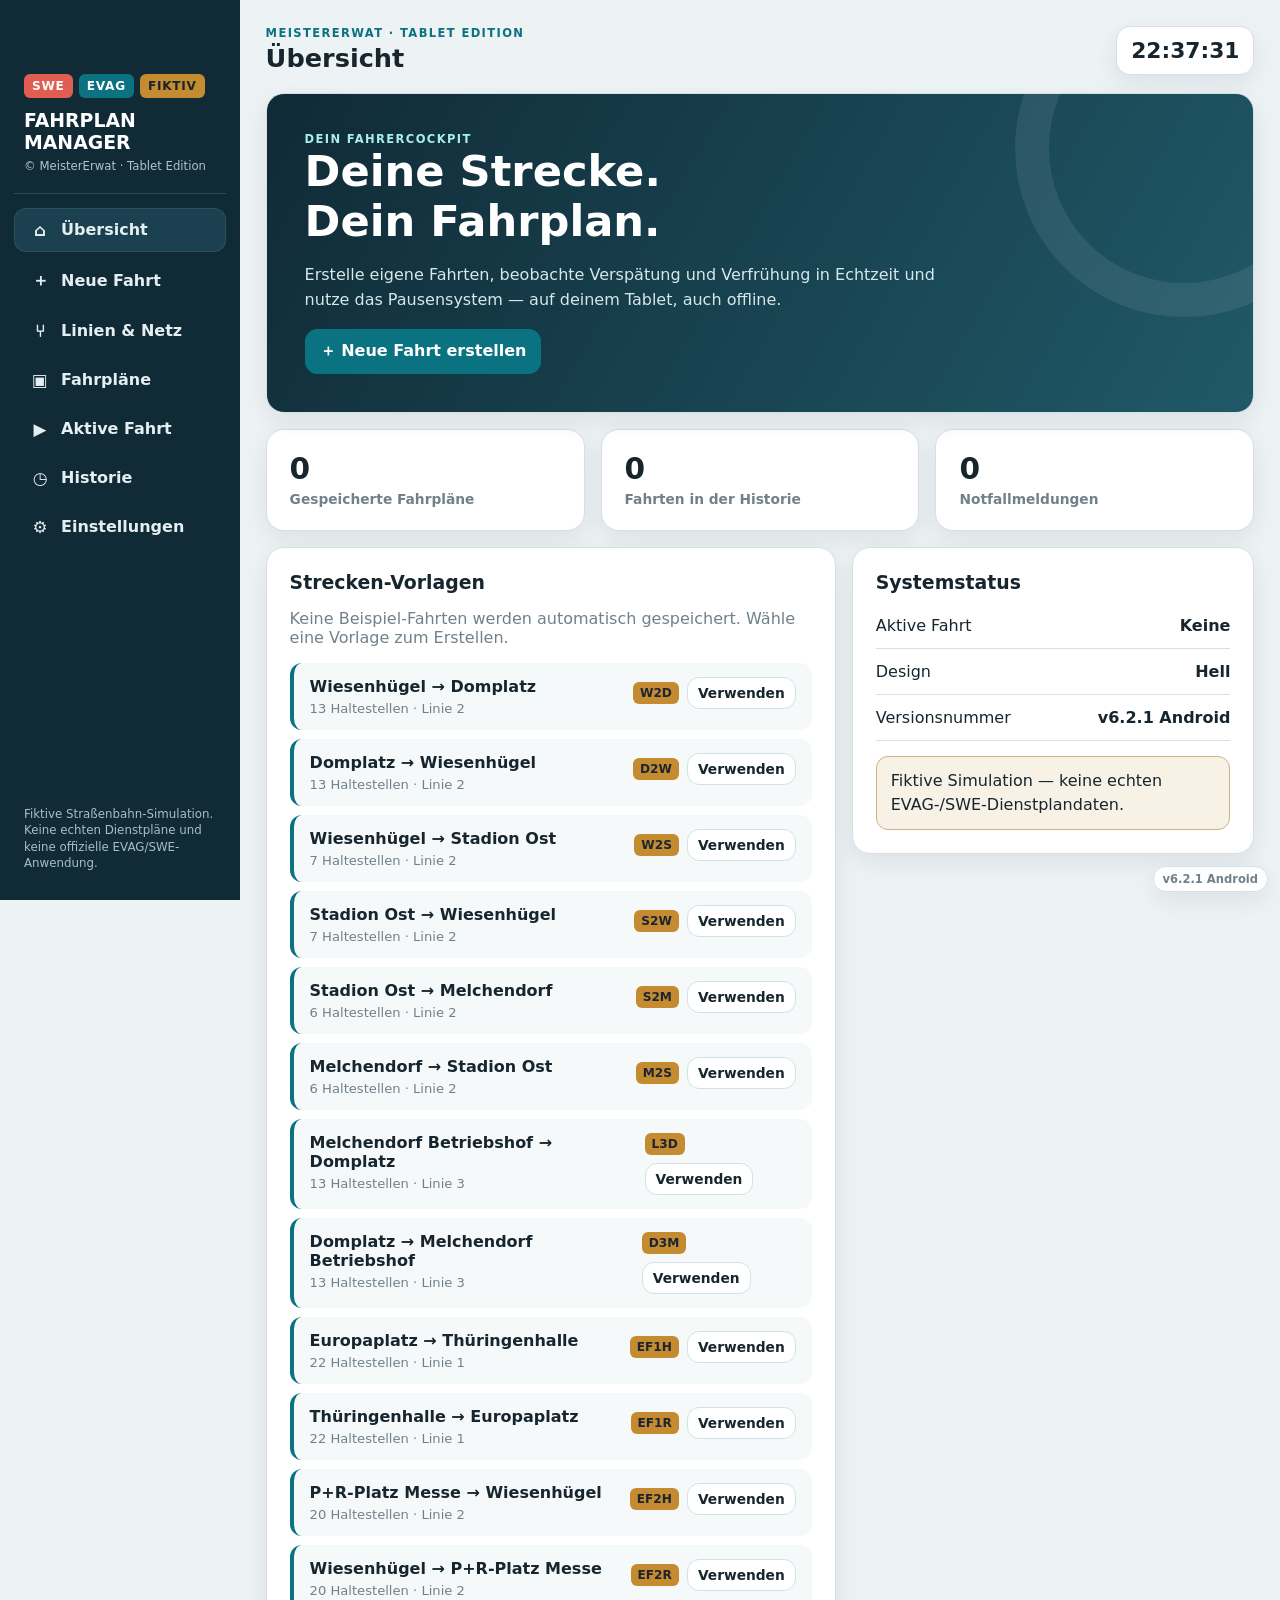
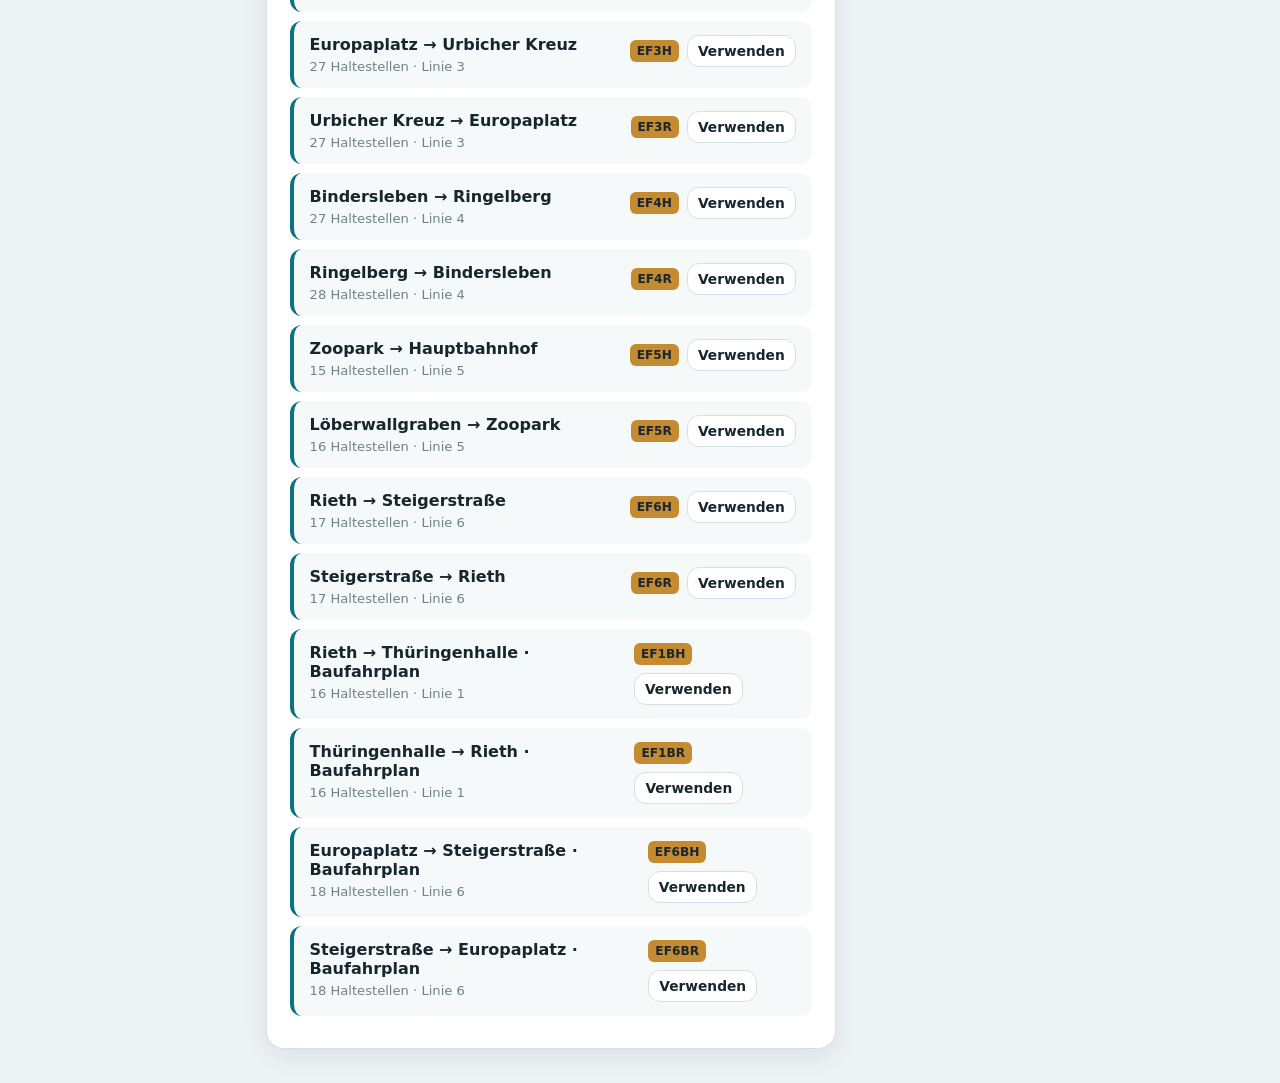
==== app/src/main/assets/index.html @ 9c811a41 "Add Erfurt line editor and photographed tram cockpit with MP3 effects Include current construction a" ====
<!doctype html>
<html lang="de">
<head>
<meta charset="utf-8">
<meta name="viewport" content="width=device-width, initial-scale=1, viewport-fit=cover">
<meta name="theme-color" content="#102a36">
<meta name="description" content="Fiktive Straßenbahn-Fahrplan-Simulation von MeisterErwat">
<link rel="manifest" href="manifest.webmanifest">
<title>Fahrplan Manager • MeisterErwat</title>
<style>
:root{--bg:#edf2f4;--panel:#fff;--nav:#102a36;--nav2:#1b4150;--text:#17262e;--muted:#71818a;--teal:#0a7280;--teal2:#075560;--coral:#e05d52;--gold:#c48b31;--green:#14845a;--red:#b72d3c;--line:#d5e0e5;--soft:#f6f9fa;--shadow:0 8px 24px rgba(16,42,54,.08)}
*{box-sizing:border-box}html,body{margin:0;min-height:100%;font-family:system-ui,-apple-system,"Segoe UI",Roboto,sans-serif;background:var(--bg);color:var(--text)}body.dark{--bg:#101b21;--panel:#192930;--nav:#09151b;--nav2:#203943;--text:#ecf3f5;--muted:#9cb0b7;--teal:#42bdc8;--teal2:#2aa3af;--coral:#f0796e;--gold:#e3b45e;--green:#4fc28e;--red:#ff7380;--line:#30464f;--soft:#132229;--shadow:0 8px 24px rgba(0,0,0,.22)}
button,input,select,textarea{font:inherit}button{cursor:pointer;border:1px solid var(--line);background:var(--panel);color:var(--text);padding:11px 14px;border-radius:12px;font-weight:700;transition:filter .12s,transform .12s}button:active{transform:scale(.99)}button:hover{filter:brightness(.98)}button:disabled{opacity:.45;cursor:not-allowed}.primary{background:var(--teal);border-color:var(--teal);color:white}.danger{background:var(--red);border-color:var(--red);color:white}.gold{background:var(--gold);border-color:var(--gold);color:#1d2630}.ghost{background:transparent}.small{font-size:.86rem;padding:7px 10px}.muted{color:var(--muted)}.hidden{display:none!important}
.shell{min-height:100dvh;display:grid;grid-template-columns:240px minmax(0,1fr)}.sidebar{--menu-offset:48px;min-width:0;background:var(--nav);color:#fff;padding:calc(18px + var(--menu-offset) + env(safe-area-inset-top,0px)) 14px max(18px,env(safe-area-inset-bottom,0px)) max(14px,env(safe-area-inset-left,0px));display:flex;flex-direction:column;gap:10px;min-height:100dvh;position:sticky;top:0;height:100dvh;overflow-x:hidden;overflow-y:auto;overscroll-behavior:contain}.sidebar>*{flex-shrink:0}.brand{padding:8px 10px 18px;border-bottom:1px solid rgba(255,255,255,.14);margin-bottom:4px}.brand-badges{display:flex;gap:6px;align-items:center}.badge{font-size:.76rem;font-weight:900;letter-spacing:.06em;padding:5px 8px;border-radius:6px;color:#fff;background:var(--coral)}.badge.teal{background:var(--teal)}.brand h1{font-size:1.18rem;line-height:1.15;margin:12px 0 5px}.brand p{font-size:.73rem;line-height:1.4;color:#afc3ca;margin:0}.nav{display:flex;flex-direction:column;gap:5px}.nav button{background:transparent;border-color:transparent;color:#e5eef1;text-align:left;display:flex;align-items:center;gap:10px}.nav button.active,.nav button:hover{background:var(--nav2);border-color:rgba(255,255,255,.08)}.nav-icon{width:22px;text-align:center;font-size:1.05rem}.side-bottom{margin-top:auto;padding:10px;color:#a9bec5;font-size:.74rem;line-height:1.4}.main{min-width:0;padding:clamp(12px,2vw,28px);padding-bottom:34px}.topbar{display:flex;align-items:center;justify-content:space-between;gap:12px;margin-bottom:18px}.title-area{min-width:0}.eyebrow{color:var(--teal);text-transform:uppercase;letter-spacing:.12em;font-size:.72rem;font-weight:900}.page-title{font-size:clamp(1.45rem,2vw,2rem);line-height:1.15;margin:4px 0 0;overflow-wrap:anywhere}.clock-chip{font-variant-numeric:tabular-nums;font-weight:850;font-size:clamp(1rem,1.7vw,1.45rem);padding:11px 14px;border:1px solid var(--line);background:var(--panel);border-radius:14px;white-space:nowrap;box-shadow:var(--shadow)}.content{max-width:1480px;margin:0 auto}.grid{display:grid;grid-template-columns:repeat(12,minmax(0,1fr));gap:16px}.col-12{grid-column:span 12}.col-8{grid-column:span 8}.col-7{grid-column:span 7}.col-6{grid-column:span 6}.col-5{grid-column:span 5}.col-4{grid-column:span 4}.card{min-width:0;background:var(--panel);border:1px solid var(--line);border-radius:18px;box-shadow:var(--shadow);padding:clamp(15px,2vw,23px)}.card h2,.card h3{margin:0 0 10px}.card h2{font-size:1.18rem}.card h3{font-size:1rem}.lead{font-size:1.02rem;line-height:1.6;color:var(--muted);max-width:65ch}.hero{background:linear-gradient(120deg,var(--nav),#205968);color:#fff;position:relative;overflow:hidden;padding:clamp(22px,4vw,38px)}.hero:after{content:"";position:absolute;width:270px;height:270px;border-radius:50%;right:-100px;top:-115px;border:34px solid rgba(255,255,255,.08)}.hero h2{font-size:clamp(1.7rem,3.5vw,2.7rem);max-width:16ch;margin-bottom:8px}.hero p{color:#d5e8ec;max-width:62ch;line-height:1.6}.hero button{position:relative;z-index:1}.stat{display:flex;flex-direction:column;gap:6px}.stat strong{font-size:1.85rem;line-height:1.1}.stat span{color:var(--muted);font-weight:650;font-size:.86rem}.route-card{border-left:4px solid var(--teal);padding:14px 16px;background:var(--soft);border-radius:12px;display:flex;align-items:flex-start;justify-content:space-between;gap:14px;margin:9px 0}.route-name{font-weight:800}.route-code{display:inline-block;background:var(--gold);color:#1d2630;border-radius:6px;padding:4px 7px;font-size:.76rem;font-weight:900;white-space:nowrap}.actions{display:flex;gap:8px;flex-wrap:wrap;align-items:center}.field{display:flex;flex-direction:column;gap:6px;min-width:0}.field label{font-size:.78rem;font-weight:850;color:var(--muted)}input,select,textarea{width:100%;min-width:0;background:var(--panel);color:var(--text);border:1px solid var(--line);border-radius:11px;padding:11px 12px;outline:0}input:focus,select:focus,textarea:focus{border-color:var(--teal);box-shadow:0 0 0 3px color-mix(in srgb,var(--teal) 16%,transparent)}input[type=checkbox]{width:auto;accent-color:var(--teal);transform:scale(1.1)}input[type=time]{color-scheme:light}body.dark input[type=time]{color-scheme:dark}body.dark input[type=time]::-webkit-calendar-picker-indicator{filter:brightness(0) invert(1);opacity:1}.form-grid{display:grid;grid-template-columns:repeat(3,minmax(0,1fr));gap:12px}.stop-editor{border:1px solid var(--line);border-radius:13px;margin:9px 0;overflow:hidden;background:var(--panel)}.stop-editor-top{display:flex;align-items:center;gap:10px;background:var(--soft);padding:11px 13px}.stop-number{flex:none;border-radius:8px;background:var(--teal);color:#fff;width:30px;height:30px;display:grid;place-items:center;font-weight:900}.stop-label{font-weight:800;flex:1;min-width:0}.time-text{font-size:.82rem;color:var(--muted);white-space:nowrap;font-variant-numeric:tabular-nums}.stop-editor-fields{display:grid;grid-template-columns:1fr 1fr;gap:10px;padding:12px}.stop-editor-fields .field input{padding:9px}.pill{display:inline-flex;align-items:center;gap:7px;border-radius:999px;padding:7px 10px;font-size:.8rem;font-weight:850;background:var(--soft);border:1px solid var(--line)}.status{display:inline-flex;align-items:center;gap:7px;padding:9px 12px;border-radius:10px;font-weight:900}.status.on-time{background:color-mix(in srgb,var(--teal) 15%,var(--panel));color:var(--teal)}.status.late{background:color-mix(in srgb,var(--red) 13%,var(--panel));color:var(--red)}.status.early{background:color-mix(in srgb,var(--green) 13%,var(--panel));color:var(--green)}.driver-station{font-size:clamp(1.7rem,4vw,3rem);line-height:1.13;font-weight:900;overflow-wrap:anywhere}.big-time{font-size:clamp(1.5rem,3vw,2.5rem);font-weight:900;font-variant-numeric:tabular-nums}.driver-controls{display:flex;flex-wrap:wrap;justify-content:center;gap:8px;margin-top:18px}.route-progress{display:flex;flex-direction:column;gap:0;max-height:520px;overflow:auto;padding-right:4px}.route-stop{position:relative;isolation:isolate;flex:0 0 auto;display:grid;grid-template-columns:23px minmax(0,1fr) auto;gap:9px;align-items:center;padding:9px 2px;border-bottom:1px dashed var(--line)}.route-stop::before{content:"";position:absolute;z-index:0;left:10px;top:0;bottom:-1px;width:3px;background:var(--teal);opacity:.45;pointer-events:none}.route-stop:first-child::before{top:50%}.route-stop:last-child::before{bottom:50%}.route-stop:only-child::before{display:none}.route-dot{width:13px;height:13px;border-radius:100%;border:3px solid var(--teal);background:var(--panel);position:relative;z-index:1;margin-left:3px}.route-stop.current .route-dot{background:var(--coral);border-color:var(--coral)}.route-stop.visited .route-stop-name,.route-stop.visited .route-stop-time{opacity:.55}.route-stop.visited .route-dot{border-color:color-mix(in srgb,var(--teal) 55%,var(--panel))}.route-stop-name{font-weight:750;overflow-wrap:anywhere}.route-stop-time{font-size:.8rem;color:var(--muted);white-space:nowrap;font-variant-numeric:tabular-nums}.route-stop small{display:block;color:var(--muted);font-size:.75rem}.data-list{display:flex;flex-direction:column;gap:10px}.data-item{border:1px solid var(--line);border-radius:14px;padding:14px;display:flex;justify-content:space-between;align-items:flex-start;gap:12px}.data-main{min-width:0}.data-main strong{display:block;font-size:1rem;overflow-wrap:anywhere}.data-main p{margin:5px 0;color:var(--muted);font-size:.88rem;line-height:1.5}.data-actions{display:flex;flex-wrap:wrap;gap:6px;justify-content:flex-end}.empty{border:1px dashed var(--line);border-radius:15px;padding:28px;text-align:center;color:var(--muted)}.notice{border:1px solid color-mix(in srgb,var(--gold) 55%,var(--line));background:color-mix(in srgb,var(--gold) 12%,var(--panel));padding:12px 14px;border-radius:12px;line-height:1.5}.settings-row{display:flex;justify-content:space-between;align-items:center;gap:12px;padding:13px 0;border-bottom:1px solid var(--line)}.settings-row:last-child{border-bottom:0}.version{position:fixed;right:12px;bottom:8px;z-index:10;color:var(--muted);background:color-mix(in srgb,var(--panel) 90%,transparent);border:1px solid var(--line);border-radius:999px;padding:5px 9px;font-size:.72rem;font-weight:800;box-shadow:var(--shadow)}.modal-backdrop{position:fixed;z-index:50;inset:0;background:rgba(4,15,20,.63);display:grid;place-items:center;padding:14px}.modal{width:min(640px,100%);max-height:min(88dvh,850px);overflow:auto;background:var(--panel);border:1px solid var(--line);border-radius:20px;box-shadow:0 24px 70px rgba(0,0,0,.35);padding:22px}.modal h2{margin:0 0 7px}.modal p{color:var(--muted);line-height:1.5}.modal-footer{display:flex;gap:8px;justify-content:flex-end;flex-wrap:wrap;margin-top:17px}.toast{position:fixed;left:50%;bottom:22px;transform:translateX(-50%);z-index:80;background:var(--nav);color:white;border-radius:12px;padding:12px 16px;box-shadow:var(--shadow);max-width:90vw;font-weight:750;text-align:center}
@media(max-width:900px){.shell{grid-template-columns:minmax(0,1fr)}.sidebar{position:relative;min-height:0;height:auto;padding:calc(10px + var(--menu-offset) + env(safe-area-inset-top,0px)) max(12px,env(safe-area-inset-right,0px)) 10px max(12px,env(safe-area-inset-left,0px));gap:8px;overflow:visible}.brand{display:flex;justify-content:space-between;align-items:center;padding:4px 4px 10px;margin:0}.brand h1{margin:0 0 2px;font-size:1rem}.brand p{display:none}.nav{display:flex;flex-direction:row;overflow:auto;padding-bottom:2px}.nav button{white-space:nowrap;padding:9px 11px;font-size:.84rem}.nav-icon{width:auto}.side-bottom{display:none}.main{padding:14px;padding-bottom:42px}.col-8,.col-7,.col-6,.col-5,.col-4{grid-column:span 12}.form-grid{grid-template-columns:1fr 1fr}.topbar{margin-bottom:12px}}
@media(max-width:520px){.main{padding:10px;padding-bottom:40px}.topbar{align-items:flex-start}.clock-chip{padding:8px 9px;font-size:.95rem}.page-title{font-size:1.4rem}.form-grid{grid-template-columns:1fr}.card{border-radius:15px}.stop-editor-fields{gap:8px}.route-card{display:block}.route-card .actions{margin-top:10px}.data-item{display:block}.data-actions{justify-content:flex-start;margin-top:12px}.driver-controls button{flex:1 1 42%}.driver-controls .primary{flex-basis:100%}.hero h2{font-size:1.75rem}}
.network-map{margin-top:14px;overflow:auto;max-height:700px;border:1px solid var(--line);border-radius:12px}.network-map svg{display:block;width:1100px;height:1080px;touch-action:pan-x pan-y}.network-map text{font:12px system-ui;fill:var(--text);pointer-events:none}.network-map .draft-node text{fill:white;font-weight:800}.network-node{cursor:crosshair}.network-node:focus circle{stroke:var(--teal);stroke-width:5}.draft-node{cursor:grab;touch-action:none}.line-stops{max-height:620px;overflow:auto;margin-top:12px}.line-stop{display:grid;grid-template-columns:30px minmax(0,1fr) 38px;gap:10px;border-bottom:1px solid var(--line);padding:12px 0}.line-stop-actions{display:flex;flex-direction:column;gap:6px}.line-stop input{padding:8px}details summary{cursor:pointer;font-weight:750}details p{line-height:1.6}a{color:var(--teal)}
#networkTemplate{flex-basis:100%!important}input[type=color]{height:46px;padding:4px}.network-map-tools{margin-top:12px}
.content.network-view{max-width:none}.network-view .network-map{max-height:none}.network-view .line-stops{display:grid;grid-template-columns:repeat(auto-fit,minmax(260px,1fr));gap:0 22px}.network-mode-field{margin:12px 0;max-width:540px}.network-legend{display:flex;flex-wrap:wrap;gap:8px;margin-top:12px}.network-legend .pill{border-left:5px solid var(--route-color)}
.departure-controls{display:flex;gap:8px;align-items:center}.departure-controls input{flex:1}.departure-controls button{flex:none}
.traffic-actions{display:grid;grid-template-columns:repeat(5,minmax(0,1fr));gap:8px;width:100%;align-items:stretch}.traffic-actions button{min-width:0;padding:11px 4px;font-size:clamp(.7rem,2.6vw,.9rem);overflow-wrap:anywhere}</style>
<link rel="stylesheet" href="cockpit.css">
</head>
<body>
<div class="shell">
  <aside class="sidebar">
    <div class="brand"><div><div class="brand-badges"><span class="badge">SWE</span><span class="badge teal">EVAG</span><span class="badge" style="background:var(--gold);color:#19252b">FIKTIV</span></div><h1>FAHRPLAN MANAGER</h1><p>© MeisterErwat · Tablet Edition</p></div></div>
    <nav class="nav" id="nav">
      <button data-view="home" onclick="showView('home')" class="active"><span class="nav-icon">⌂</span> Übersicht</button>
      <button data-view="new" onclick="showView('new')"><span class="nav-icon">＋</span> Neue Fahrt</button>
      <button data-view="network" onclick="showView('network')"><span class="nav-icon">⑂</span> Linien & Netz</button>
      <button data-view="plans" onclick="showView('plans')"><span class="nav-icon">▣</span> Fahrpläne</button>
      <button data-view="driver" onclick="openActiveTrip()"><span class="nav-icon">▶</span> Aktive Fahrt <span id="activeDot"></span></button>
      <button data-view="history" onclick="showView('history')"><span class="nav-icon">◷</span> Historie</button>
      <button data-view="settings" onclick="showView('settings')"><span class="nav-icon">⚙</span> Einstellungen</button>
    </nav>
    <div class="side-bottom">Fiktive Straßenbahn-Simulation.<br>Keine echten Dienstpläne und keine offizielle EVAG/SWE-Anwendung.</div>
  </aside>
  <main class="main">
    <div class="topbar"><div class="title-area"><div class="eyebrow">MeisterErwat · Tablet Edition</div><h1 class="page-title" id="pageTitle">Übersicht</h1></div><div class="clock-chip" id="clock">--:--:--</div></div>
    <div class="content" id="view"></div>
  </main>
</div>
<div class="version" id="appVersion"></div>
<div id="modalRoot"></div>
<div id="toastRoot"></div>
<script src="audio/announcements-data.js"></script>
<script src="announcements.js"></script>
<script src="erfurt-network.js"></script>
<script src="line-editor.js"></script>
<script src="cockpit.js"></script>
<script src="app.js"></script>
</body></html>
---- app/src/main/assets/cockpit.css ----
.cab-console{margin-top:24px;border:1px solid #131b20;border-radius:20px;background:radial-gradient(ellipse at top,#404a50,#252e34 70%);padding:18px;color:#eef3f5;box-shadow:inset 0 2px 2px #ffffff20,inset 0 -3px 8px #0008,0 8px 18px #0002;position:relative}.cab-console:before,.cab-console:after{content:'⊖';position:absolute;bottom:10px;color:#91a1aa;font-size:17px;text-shadow:0 1px #000}.cab-console:before{left:12px}.cab-console:after{right:12px}.cab-header{display:flex;align-items:center;justify-content:space-between;gap:12px;font-size:.72rem;font-weight:900;letter-spacing:.1em;border-bottom:1px solid #ffffff20;padding-bottom:14px}.cab-header small{color:#a3b2bc;margin-left:8px;font-size:.65rem}.cab-lamp{display:flex;align-items:center;gap:8px;font-size:.62rem;letter-spacing:.06em}.cab-lamp i{display:block;width:8px;height:8px;border-radius:50%;background:#72ed9e;box-shadow:0 0 9px #53d88399}.cab-lamp.is-open i{background:#ffc55c;box-shadow:0 0 9px #ffc55c99}.driver-controls.cab-controls{display:grid;grid-template-columns:repeat(4,minmax(0,1fr));gap:22px 10px;margin:22px 0 24px;align-items:start}.cab-button{--face:#e7ecee;--deep:#82919a;--ink:#172329;display:flex;align-items:center;flex-direction:column;gap:10px;background:none!important;border:0!important;box-shadow:none;color:#f1f5f7;padding:0 2px;min-width:0}.cab-bezel{display:grid;place-items:center;width:82px;height:82px;border-radius:50%;background:linear-gradient(140deg,#10181d,#65727a 48%,#121a20 53%);padding:7px;box-shadow:0 4px 5px #0009,inset 0 1px 1px #b9c6ca66}.cab-face{display:grid;place-items:center;width:100%;height:100%;border-radius:50%;color:var(--ink);background:radial-gradient(circle at 35% 25%,color-mix(in srgb,var(--face) 78%,white),var(--face) 60%,var(--deep));box-shadow:inset 0 3px 4px #ffffff88,inset 0 -4px 5px #0005,0 2px 3px #0009;border:1px solid #ffffff30;transition:box-shadow .12s,transform .12s}.cab-button:hover{filter:none}.cab-button:hover .cab-face{filter:brightness(1.1)}.cab-button:active{transform:none}.cab-button:active .cab-face{transform:translateY(2px);box-shadow:inset 0 2px 8px #0009}.cab-button:focus-visible{outline:3px solid #9adaff;outline-offset:5px;border-radius:8px}.cab-button:disabled{opacity:.42}.cab-button:disabled .cab-face{filter:saturate(.35)}.cab-face svg{width:34px;height:34px;fill:none;stroke:currentColor;stroke-width:2;stroke-linecap:round;stroke-linejoin:round}.cab-label{display:block;font-size:.76rem;font-weight:800;line-height:1.4;text-align:center;max-width:120px;min-height:2.8em;letter-spacing:.02em;text-shadow:0 1px 1px #000;overflow-wrap:anywhere}.cab-green{--face:#63d58c;--deep:#258649}.cab-amber{--face:#ffc658;--deep:#b47713}.cab-blue{--face:#71c4f6;--deep:#247cae}.cab-red{--face:#ed4f4a;--deep:#9b191e;--ink:#fff}.cab-red .cab-bezel{background:linear-gradient(135deg,#e8b951,#8e6722);padding:8px}.cab-black{--face:#53616a;--deep:#17232a;--ink:#fff}.cab-footer{display:flex;align-items:center;justify-content:space-between;flex-wrap:wrap;gap:10px;border-top:1px solid #ffffff20;padding:12px 12px 8px;color:#acbac3;font-size:.57rem;letter-spacing:.1em}.cab-footer>div{display:flex;gap:14px}.cab-text-button{color:#cbd7df;background:none;border:none;font-size:.67rem;text-decoration:underline;text-underline-offset:3px;padding:4px 0}.cab-text-button[aria-pressed=true]{color:#ffcc71}@media(max-width:520px){.cab-console{padding:15px 10px}.cab-header{flex-wrap:wrap}.driver-controls.cab-controls{grid-template-columns:repeat(3,minmax(0,1fr));gap:18px 4px}.cab-bezel{width:74px;height:74px}.cab-label{font-size:.7rem}.cab-footer{padding-left:12px;padding-right:12px}}

.cab-photographic{padding:0;background:#202b32;overflow:hidden}.cab-photographic .cab-header{padding:17px 20px;margin:0;border:0;background:linear-gradient(#354149,#202b32)}.cab-deck{position:relative;isolation:isolate;min-height:490px;padding:190px 18px 18px;display:flex;align-items:flex-end;overflow:hidden}.cab-photo{position:absolute;inset:0;width:100%;height:100%;object-fit:cover;object-position:60% 52%;z-index:-2}.cab-deck::before{content:'';position:absolute;inset:0;background:linear-gradient(180deg,#08131a00 15%,#08131a16 35%,#08131aab 62%,#08131aeb);z-index:-1;pointer-events:none}.cab-photo-note{position:absolute;top:12px;right:12px;padding:5px 8px;border-radius:4px;background:#142129c9;color:#e5edf2;font-size:.63rem;letter-spacing:.04em}.cab-photographic .cab-controls{width:100%;margin:0;gap:18px 8px}.cab-photographic .cab-bezel{width:72px;height:72px;padding:6px;background:linear-gradient(140deg,#0a1015,#5d6b74 48%,#111a20 53%)}.cab-photographic .cab-face svg{width:30px;height:30px}.cab-photographic .cab-label{background:#111d25e8;border:1px solid #7b8c9759;border-radius:4px;box-shadow:0 2px 3px #0005;padding:5px 8px;min-height:2.7em;max-width:132px;display:flex;align-items:center;justify-content:center;font-size:.72rem}.cab-photographic .cab-footer{padding:12px 20px 17px;margin:0;border-color:#5b6e7966}.cab-photographic .cab-button:disabled{opacity:.6}.cab-photographic .cab-button:disabled .cab-label{color:#c0cbd2}@media(max-width:520px){.cab-photographic .cab-header{padding:14px}.cab-photographic .cab-header small{display:block;margin:6px 0 0}.cab-deck{min-height:560px;padding:180px 10px 20px}.cab-photo{object-position:62% 48%}.cab-photographic .cab-controls{gap:18px 5px}.cab-photographic .cab-bezel{width:66px;height:66px}.cab-photographic .cab-label{font-size:.67rem;padding:5px}.cab-photographic .cab-footer{padding:12px 20px 18px}.cab-photographic .cab-footer>span{font-size:.5rem}}
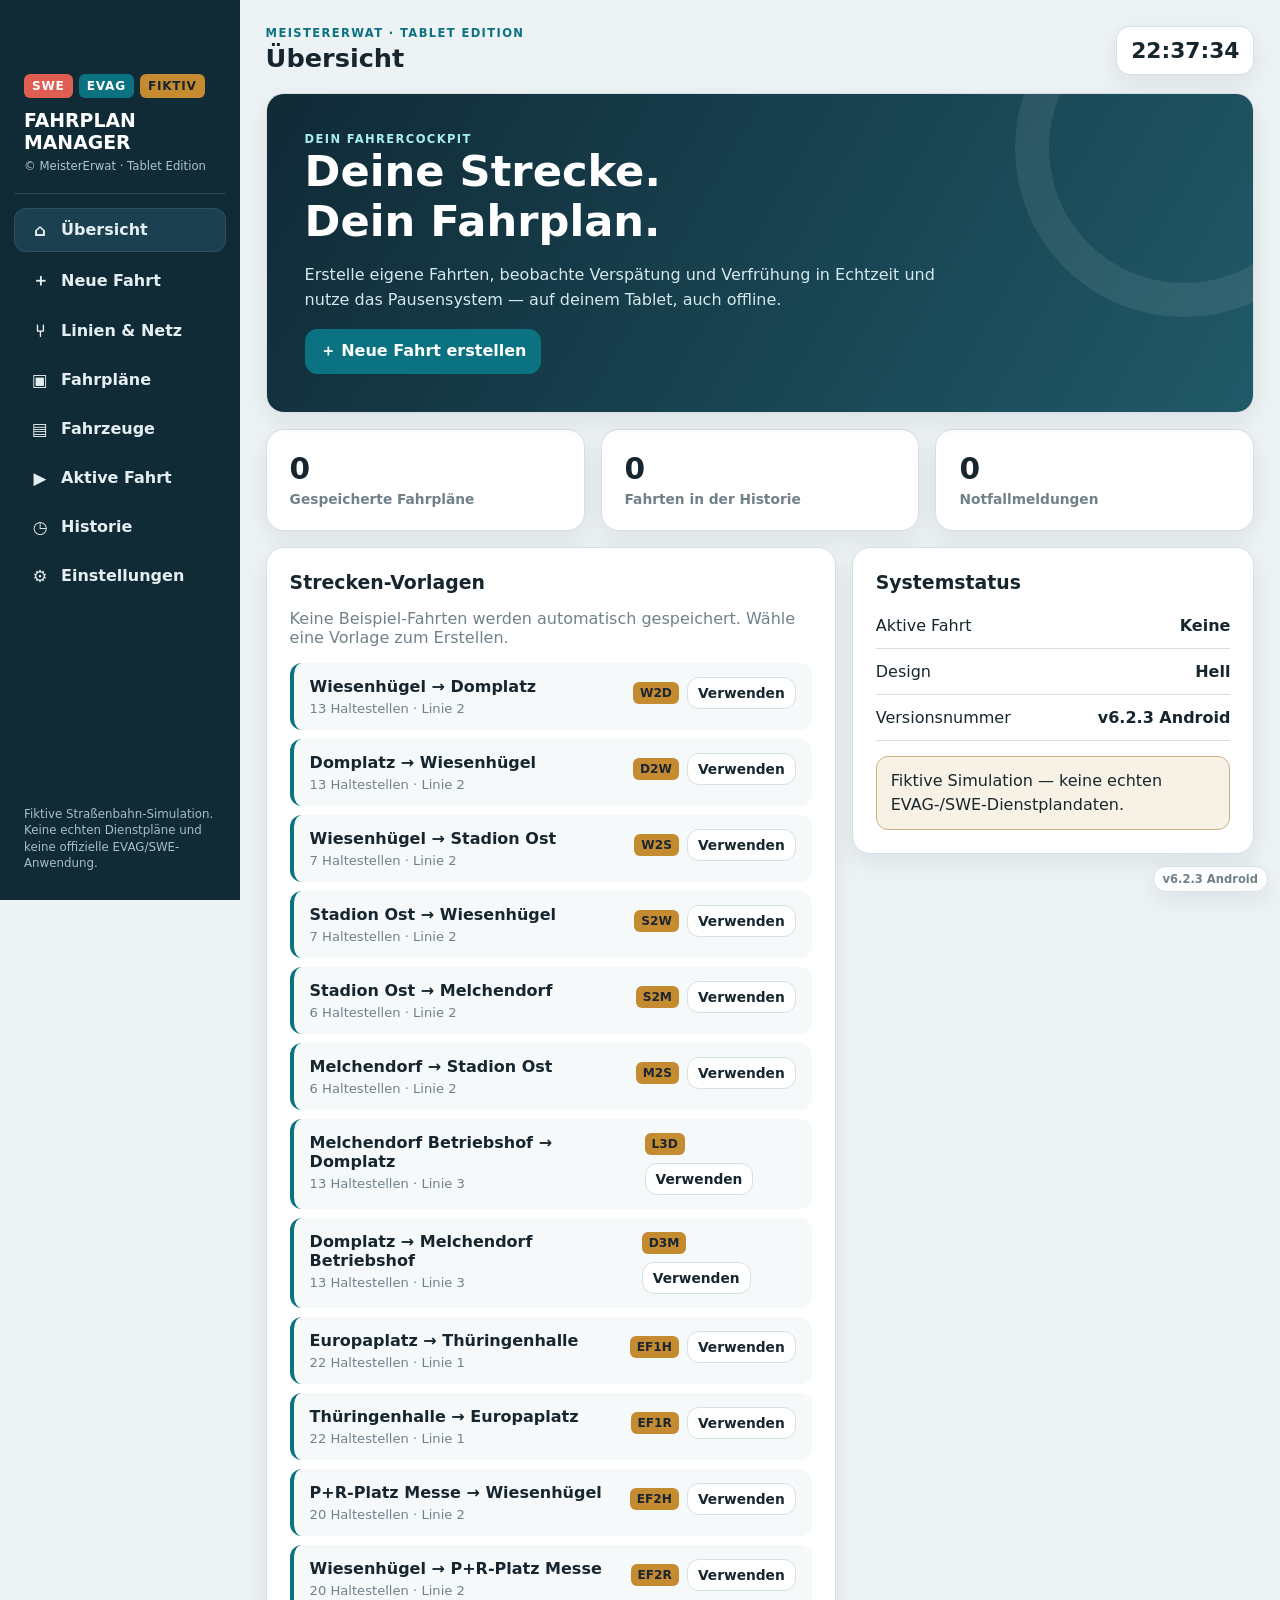
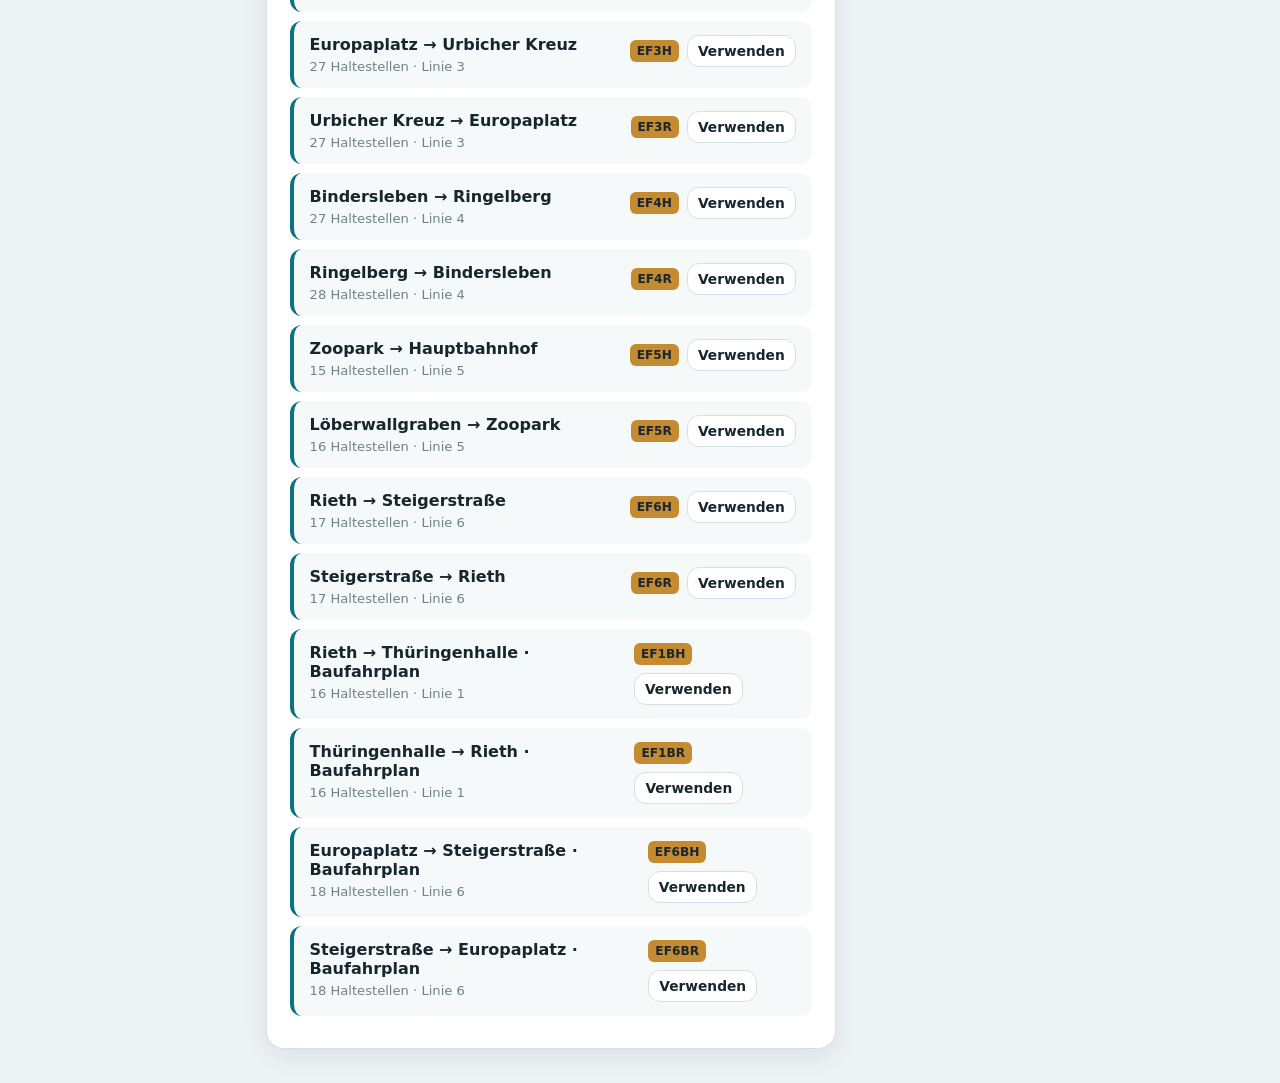
==== commit 3b1ed380: "Expand cab controls, network editing and vehicle management in 6.2.3 Add a compact photorealistic ca" ====
--- a/app/src/main/assets/index.html
+++ b/app/src/main/assets/index.html
@@ -5,6 +5,8 @@
 <meta name="viewport" content="width=device-width, initial-scale=1, viewport-fit=cover">
 <meta name="theme-color" content="#102a36">
 <meta name="description" content="Fiktive Straßenbahn-Fahrplan-Simulation von MeisterErwat">
+<link rel="icon" type="image/png" sizes="32x32" href="favicon-32.png">
+<link rel="apple-touch-icon" href="icon-192.png">
 <link rel="manifest" href="manifest.webmanifest">
 <title>Fahrplan Manager • MeisterErwat</title>
 <style>
@@ -18,8 +20,12 @@
 #networkTemplate{flex-basis:100%!important}input[type=color]{height:46px;padding:4px}.network-map-tools{margin-top:12px}
 .content.network-view{max-width:none}.network-view .network-map{max-height:none}.network-view .line-stops{display:grid;grid-template-columns:repeat(auto-fit,minmax(260px,1fr));gap:0 22px}.network-mode-field{margin:12px 0;max-width:540px}.network-legend{display:flex;flex-wrap:wrap;gap:8px;margin-top:12px}.network-legend .pill{border-left:5px solid var(--route-color)}
 .departure-controls{display:flex;gap:8px;align-items:center}.departure-controls input{flex:1}.departure-controls button{flex:none}
-.traffic-actions{display:grid;grid-template-columns:repeat(5,minmax(0,1fr));gap:8px;width:100%;align-items:stretch}.traffic-actions button{min-width:0;padding:11px 4px;font-size:clamp(.7rem,2.6vw,.9rem);overflow-wrap:anywhere}</style>
+.traffic-actions{display:grid;grid-template-columns:repeat(5,minmax(0,1fr));gap:8px;width:100%;align-items:stretch}.traffic-actions button{min-width:0;padding:11px 4px;font-size:clamp(.7rem,2.6vw,.9rem);overflow-wrap:anywhere}
+.departure-controls{flex-wrap:wrap}.departure-controls input{flex:1 1 105px}.network-map-tools .is-editing{background:#253039;border-color:#253039;color:white;box-shadow:inset 0 2px 4px #0005}.network-map.is-editing svg{touch-action:none}.network-map.is-editing .network-connections{pointer-events:stroke}.network-map.is-editing .network-link{cursor:pointer;stroke-width:5}.network-map.is-editing .network-node{cursor:grab}.network-map.is-editing .network-stop-label{pointer-events:auto;cursor:move;paint-order:stroke;stroke:var(--soft);stroke-width:3px;stroke-linejoin:round}.network-map.is-editing .network-node.selected circle{stroke:#ed7b22;stroke-width:5}.network-map.is-editing .network-link.selected{stroke-width:7;opacity:1}.network-editor-tools,.network-edit-inspector{padding:15px;background:var(--soft);border:1px solid var(--line);border-radius:12px;margin-top:12px}.network-editor-tools p{margin:10px 0 0;font-size:.86rem;line-height:1.5}.network-editor-tools button[aria-pressed=true]{background:var(--nav);color:white;border-color:var(--nav)}.network-edit-inspector .form-grid{grid-template-columns:repeat(auto-fit,minmax(160px,1fr))}.network-edit-inspector h3{margin-bottom:14px}.color-swatches{display:flex;gap:8px;flex-wrap:wrap;margin:12px 0}.color-swatch{width:36px;height:36px;padding:0;border:3px solid var(--panel);border-radius:50%;background:var(--swatch);box-shadow:0 0 0 1px var(--muted)}.color-swatch[aria-pressed=true]{outline:3px solid var(--text);outline-offset:2px}.network-edit-inspector input[type=color]{max-width:160px}.network-link{vector-effect:none}.network-stop-label{paint-order:stroke;stroke:var(--soft);stroke-width:3px;stroke-linejoin:round}.network-plan-files details{margin-top:12px}.network-plan-files code{overflow-wrap:anywhere}
+.network-edge-style{border-top:1px solid var(--line);margin-top:18px;padding-top:4px}.network-dash-field{display:flex;gap:9px;align-items:center;align-self:center}.network-plan-files p,.network-plan-files details{font-size:.86rem}
+</style>
 <link rel="stylesheet" href="cockpit.css">
+<link rel="stylesheet" href="vehicles.css">
 </head>
 <body>
 <div class="shell">
@@ -30,6 +36,7 @@
       <button data-view="new" onclick="showView('new')"><span class="nav-icon">＋</span> Neue Fahrt</button>
       <button data-view="network" onclick="showView('network')"><span class="nav-icon">⑂</span> Linien & Netz</button>
       <button data-view="plans" onclick="showView('plans')"><span class="nav-icon">▣</span> Fahrpläne</button>
+      <button data-view="vehicles" onclick="showView('vehicles')"><span class="nav-icon">▤</span> Fahrzeuge</button>
       <button data-view="driver" onclick="openActiveTrip()"><span class="nav-icon">▶</span> Aktive Fahrt <span id="activeDot"></span></button>
       <button data-view="history" onclick="showView('history')"><span class="nav-icon">◷</span> Historie</button>
       <button data-view="settings" onclick="showView('settings')"><span class="nav-icon">⚙</span> Einstellungen</button>
@@ -47,7 +54,11 @@
 <script src="audio/announcements-data.js"></script>
 <script src="announcements.js"></script>
 <script src="erfurt-network.js"></script>
+<script src="network-plan-data.js"></script>
+<script src="network-editor.js"></script>
 <script src="line-editor.js"></script>
 <script src="cockpit.js"></script>
+<script src="vehicle-types-data.js"></script>
+<script src="vehicles.js"></script>
 <script src="app.js"></script>
 </body></html>
--- a/app/src/main/assets/cockpit.css
+++ b/app/src/main/assets/cockpit.css
@@ -1,3 +1,5 @@
-.cab-console{margin-top:24px;border:1px solid #131b20;border-radius:20px;background:radial-gradient(ellipse at top,#404a50,#252e34 70%);padding:18px;color:#eef3f5;box-shadow:inset 0 2px 2px #ffffff20,inset 0 -3px 8px #0008,0 8px 18px #0002;position:relative}.cab-console:before,.cab-console:after{content:'⊖';position:absolute;bottom:10px;color:#91a1aa;font-size:17px;text-shadow:0 1px #000}.cab-console:before{left:12px}.cab-console:after{right:12px}.cab-header{display:flex;align-items:center;justify-content:space-between;gap:12px;font-size:.72rem;font-weight:900;letter-spacing:.1em;border-bottom:1px solid #ffffff20;padding-bottom:14px}.cab-header small{color:#a3b2bc;margin-left:8px;font-size:.65rem}.cab-lamp{display:flex;align-items:center;gap:8px;font-size:.62rem;letter-spacing:.06em}.cab-lamp i{display:block;width:8px;height:8px;border-radius:50%;background:#72ed9e;box-shadow:0 0 9px #53d88399}.cab-lamp.is-open i{background:#ffc55c;box-shadow:0 0 9px #ffc55c99}.driver-controls.cab-controls{display:grid;grid-template-columns:repeat(4,minmax(0,1fr));gap:22px 10px;margin:22px 0 24px;align-items:start}.cab-button{--face:#e7ecee;--deep:#82919a;--ink:#172329;display:flex;align-items:center;flex-direction:column;gap:10px;background:none!important;border:0!important;box-shadow:none;color:#f1f5f7;padding:0 2px;min-width:0}.cab-bezel{display:grid;place-items:center;width:82px;height:82px;border-radius:50%;background:linear-gradient(140deg,#10181d,#65727a 48%,#121a20 53%);padding:7px;box-shadow:0 4px 5px #0009,inset 0 1px 1px #b9c6ca66}.cab-face{display:grid;place-items:center;width:100%;height:100%;border-radius:50%;color:var(--ink);background:radial-gradient(circle at 35% 25%,color-mix(in srgb,var(--face) 78%,white),var(--face) 60%,var(--deep));box-shadow:inset 0 3px 4px #ffffff88,inset 0 -4px 5px #0005,0 2px 3px #0009;border:1px solid #ffffff30;transition:box-shadow .12s,transform .12s}.cab-button:hover{filter:none}.cab-button:hover .cab-face{filter:brightness(1.1)}.cab-button:active{transform:none}.cab-button:active .cab-face{transform:translateY(2px);box-shadow:inset 0 2px 8px #0009}.cab-button:focus-visible{outline:3px solid #9adaff;outline-offset:5px;border-radius:8px}.cab-button:disabled{opacity:.42}.cab-button:disabled .cab-face{filter:saturate(.35)}.cab-face svg{width:34px;height:34px;fill:none;stroke:currentColor;stroke-width:2;stroke-linecap:round;stroke-linejoin:round}.cab-label{display:block;font-size:.76rem;font-weight:800;line-height:1.4;text-align:center;max-width:120px;min-height:2.8em;letter-spacing:.02em;text-shadow:0 1px 1px #000;overflow-wrap:anywhere}.cab-green{--face:#63d58c;--deep:#258649}.cab-amber{--face:#ffc658;--deep:#b47713}.cab-blue{--face:#71c4f6;--deep:#247cae}.cab-red{--face:#ed4f4a;--deep:#9b191e;--ink:#fff}.cab-red .cab-bezel{background:linear-gradient(135deg,#e8b951,#8e6722);padding:8px}.cab-black{--face:#53616a;--deep:#17232a;--ink:#fff}.cab-footer{display:flex;align-items:center;justify-content:space-between;flex-wrap:wrap;gap:10px;border-top:1px solid #ffffff20;padding:12px 12px 8px;color:#acbac3;font-size:.57rem;letter-spacing:.1em}.cab-footer>div{display:flex;gap:14px}.cab-text-button{color:#cbd7df;background:none;border:none;font-size:.67rem;text-decoration:underline;text-underline-offset:3px;padding:4px 0}.cab-text-button[aria-pressed=true]{color:#ffcc71}@media(max-width:520px){.cab-console{padding:15px 10px}.cab-header{flex-wrap:wrap}.driver-controls.cab-controls{grid-template-columns:repeat(3,minmax(0,1fr));gap:18px 4px}.cab-bezel{width:74px;height:74px}.cab-label{font-size:.7rem}.cab-footer{padding-left:12px;padding-right:12px}}
-
-.cab-photographic{padding:0;background:#202b32;overflow:hidden}.cab-photographic .cab-header{padding:17px 20px;margin:0;border:0;background:linear-gradient(#354149,#202b32)}.cab-deck{position:relative;isolation:isolate;min-height:490px;padding:190px 18px 18px;display:flex;align-items:flex-end;overflow:hidden}.cab-photo{position:absolute;inset:0;width:100%;height:100%;object-fit:cover;object-position:60% 52%;z-index:-2}.cab-deck::before{content:'';position:absolute;inset:0;background:linear-gradient(180deg,#08131a00 15%,#08131a16 35%,#08131aab 62%,#08131aeb);z-index:-1;pointer-events:none}.cab-photo-note{position:absolute;top:12px;right:12px;padding:5px 8px;border-radius:4px;background:#142129c9;color:#e5edf2;font-size:.63rem;letter-spacing:.04em}.cab-photographic .cab-controls{width:100%;margin:0;gap:18px 8px}.cab-photographic .cab-bezel{width:72px;height:72px;padding:6px;background:linear-gradient(140deg,#0a1015,#5d6b74 48%,#111a20 53%)}.cab-photographic .cab-face svg{width:30px;height:30px}.cab-photographic .cab-label{background:#111d25e8;border:1px solid #7b8c9759;border-radius:4px;box-shadow:0 2px 3px #0005;padding:5px 8px;min-height:2.7em;max-width:132px;display:flex;align-items:center;justify-content:center;font-size:.72rem}.cab-photographic .cab-footer{padding:12px 20px 17px;margin:0;border-color:#5b6e7966}.cab-photographic .cab-button:disabled{opacity:.6}.cab-photographic .cab-button:disabled .cab-label{color:#c0cbd2}@media(max-width:520px){.cab-photographic .cab-header{padding:14px}.cab-photographic .cab-header small{display:block;margin:6px 0 0}.cab-deck{min-height:560px;padding:180px 10px 20px}.cab-photo{object-position:62% 48%}.cab-photographic .cab-controls{gap:18px 5px}.cab-photographic .cab-bezel{width:66px;height:66px}.cab-photographic .cab-label{font-size:.67rem;padding:5px}.cab-photographic .cab-footer{padding:12px 20px 18px}.cab-photographic .cab-footer>span{font-size:.5rem}}
+.cab-console{position:relative;min-width:0;padding:14px;background:#242932;border:1px solid #10151d;border-radius:14px;color:#eef1f3;box-shadow:0 8px 22px #10182033,inset 0 1px #b5c2cb33}.cab-header{display:flex;align-items:center;justify-content:space-between;gap:12px;flex-wrap:wrap;padding:0 4px 12px;font-size:.72rem;font-weight:850;letter-spacing:.09em}.cab-header small{margin-left:10px;color:#aebac5;font-size:.64rem}.cab-lamp{display:flex;align-items:center;gap:8px;font-size:.6rem;letter-spacing:.04em}.cab-lamp i{width:9px;height:9px;border:1px solid #15271e;border-radius:50%;background:radial-gradient(circle at 35% 25%,#ddffe2,#4de889 60%,#168844);box-shadow:0 0 6px #54e97a77}.cab-lamp.is-open i{background:radial-gradient(circle at 35% 25%,#fff6c9,#ffc149 60%,#a96d1c);box-shadow:0 0 6px #ffbd4588}
+.cab-panel-viewport{overflow-x:auto;overscroll-behavior-inline:contain;max-width:100%;border-radius:8px;scrollbar-color:#89949f #171c23;scrollbar-width:thin}.cab-panel-viewport:focus-visible{outline:2px solid #ffe89b;outline-offset:4px}.cab-stage{position:relative;container-type:inline-size;isolation:isolate;width:100%;min-width:0;aspect-ratio:1681/936;overflow:hidden;background:#65636f}.cab-panel-photo{position:absolute;inset:0;width:100%;height:100%;display:block;pointer-events:none;user-select:none}.cab-screw{position:absolute;aspect-ratio:1;transform:translate(-50%,-50%);pointer-events:none}.driver-controls.cab-controls{position:absolute;inset:0;display:grid;grid-template-columns:1fr;margin:0;padding:0;border:0;gap:0;pointer-events:none}.cab-group-mark{position:absolute;transform:translate(-50%,-50%);color:#efefea;font-size:max(8px,1.16cqw);font-weight:750;line-height:1;letter-spacing:.055em;white-space:nowrap;text-shadow:0 1px 1px #23232a80;pointer-events:none}
+.cab-button,.cab-placeholder{position:absolute;aspect-ratio:1;transform:translate(-50%,-50%);display:block;min-width:0;min-height:0;margin:0;padding:0!important;border:0!important;border-radius:50%;background:none!important;box-shadow:none;color:#f7f7ef;pointer-events:auto;touch-action:manipulation}.cab-placeholder{pointer-events:none}.cab-placeholder .cab-face{background:none}.cab-bezel{position:absolute;inset:0;display:block;border-radius:50%;pointer-events:none}.cab-face{position:absolute;inset:var(--cap-inset,15.7143%);display:grid;place-items:center;border-radius:50%;background-image:url('images/cab-panel-photoreal.webp');background-size:var(--cap-size-x) var(--cap-size-y);background-position:var(--cap-x) var(--cap-y);color:#13212a;pointer-events:none;transition:filter .09s,transform .09s,box-shadow .09s}.cab-face::after{content:'';position:absolute;inset:0;border-radius:inherit;background:#0000;transition:background .08s;pointer-events:none}.cab-face svg{position:relative;z-index:1;width:47%;height:47%;fill:none;stroke:currentColor;stroke-width:1.8;stroke-linecap:round;stroke-linejoin:round;opacity:.9;filter:drop-shadow(0 1px 0 #ffffff22)}.cab-blue .cab-face,.cab-red .cab-face{color:#f0f1e6}.cab-amber .cab-face{color:#422706}.cab-green .cab-face{color:#073525}.cab-button:hover{filter:none}.cab-button:hover .cab-face{filter:brightness(1.1)}.cab-button:active,.cab-button.is-down{transform:translate(-50%,-50%)}.cab-button:active .cab-face,.cab-button.is-down .cab-face{transform:translateY(1px) scale(.985);filter:brightness(.86);box-shadow:inset 0 3px 6px #0009}.cab-button:active .cab-face::after,.cab-button.is-down .cab-face::after{background:#00000016}.cab-button:focus-visible{outline:3px solid #ffe5a0;outline-offset:2px;z-index:2}.cab-button:disabled{opacity:1;cursor:not-allowed}.cab-button:disabled .cab-face{filter:grayscale(.85) brightness(.72)}.cab-button:disabled .cab-label{opacity:.5}.cab-label{position:absolute;bottom:calc(100% + .45cqw);left:-35%;width:170%;display:block;color:#f1f1e9;font-size:max(8px,1.07cqw);line-height:1.17;font-weight:700;letter-spacing:.015em;text-align:center;text-shadow:0 1px 1px #272831aa;pointer-events:none}.cab-emergency .cab-label{font-weight:900;color:#fff1c0;letter-spacing:.08em}.cab-emergency .cab-face svg{width:36%;height:36%;stroke-width:1.7}.cab-emergency[aria-pressed=true] .cab-face{transform:translateY(3px) scale(.97);filter:brightness(.79);box-shadow:inset 0 4px 7px #0008}
+.cab-footer{display:flex;align-items:center;justify-content:space-between;gap:10px;flex-wrap:wrap;padding:12px 4px 0;font-size:.53rem;letter-spacing:.08em;color:#aab8c3}.cab-footer>div{display:flex;gap:16px;flex-wrap:wrap}.cab-text-button{padding:4px 0;border:0;background:none;color:#dce6ec;font-size:.7rem;text-decoration:underline;text-underline-offset:3px}.cab-text-button[aria-pressed=true]{color:#ffd997}.cab-scroll-hint{display:none;margin:0 4px 10px;font-size:.75rem;color:#b7c4ce}.driver-view>.grid{grid-template-columns:minmax(0,2fr) minmax(260px,1fr);grid-template-areas:"summary route" "console route";align-items:start}.driver-view>.grid>.col-8{grid-area:summary}.driver-view>.grid>.col-4{grid-area:route}.driver-view>.grid>.cab-panel-row{grid-area:console}.driver-view #driverRouteMap{max-height:520px}
+@media(max-width:900px){.driver-view>.grid{grid-template-columns:minmax(0,1fr);grid-template-areas:"summary" "console" "route"}.driver-view #driverRouteMap{max-height:300px}.cab-header small{display:block;margin:5px 0 0}.cab-console{padding:10px}}@media(max-width:520px){.cab-stage{min-width:720px}.cab-scroll-hint{display:block}.cab-header{font-size:.67rem}.cab-lamp{font-size:.55rem}.cab-footer>span{font-size:.48rem}}
--- a/app/src/main/assets/vehicles.css
+++ b/app/src/main/assets/vehicles.css
@@ -0,0 +1,2 @@
+.vehicles-page{display:grid;gap:16px}.vehicle-toolbar{display:flex;align-items:center;justify-content:space-between;gap:15px;flex-wrap:wrap}.vehicle-toolbar h2{margin-bottom:0}.vehicle-toolbar p{margin:8px 0 16px}.vehicles-page button[aria-pressed=true]{background:var(--nav);border-color:var(--nav);color:#fff}.vehicle-grid{display:grid;grid-template-columns:repeat(auto-fit,minmax(min(100%,300px),1fr));gap:18px}.vehicle-card,.vehicle-type-card{padding:0;overflow:hidden;border:1px solid var(--line);border-radius:16px;background:var(--panel)}.vehicle-photo{margin:0;background:var(--soft)}.vehicle-photo img{display:block;width:100%;height:210px;object-fit:contain;background:#17262e}.vehicle-photo figcaption{padding:9px 13px;font-size:.74rem;line-height:1.45;color:var(--muted)}.vehicle-photo details{margin-top:5px;overflow-wrap:anywhere}.vehicle-photo summary{font-size:.72rem}.vehicle-card-body{padding:18px}.vehicle-card-body h3{margin:8px 0}.vehicle-card-body p{line-height:1.55;font-size:.9rem}.vehicle-card-body>.actions{margin:12px 0}.vehicle-category{font-size:.72rem;letter-spacing:.06em;text-transform:uppercase;font-weight:800;color:var(--teal)}.vehicle-sources{margin:14px 0;font-size:.8rem;line-height:1.6}.vehicle-sources summary{color:var(--muted)}.vehicle-notes{white-space:pre-wrap;overflow-wrap:anywhere;border-left:3px solid var(--teal);padding-left:10px}.vehicle-filters{display:grid;grid-template-columns:2fr 1fr;gap:12px;margin:18px 0}.vehicle-type-preview:not(:empty){display:grid;grid-template-columns:minmax(180px,1fr) 2fr;gap:20px;margin:16px 0 22px;padding:16px;border:1px solid var(--line);border-radius:14px}.vehicle-type-preview .vehicle-photo{align-self:start;border-radius:10px;overflow:hidden}.vehicle-type-preview .vehicle-photo img{height:200px}.vehicle-type-preview p{line-height:1.5}.vehicle-form-error{color:var(--red);font-weight:700}.vehicle-catalog-note{font-size:.8rem;line-height:1.6;margin-top:22px}#vehicleEditor{scroll-margin-top:15px}#vehicleEditor:empty{display:none}#vehicleFleet[hidden],#vehicleCatalog[hidden]{display:none}
+@media(max-width:620px){.vehicle-type-preview:not(:empty),.vehicle-filters{grid-template-columns:1fr}.vehicle-grid{grid-template-columns:1fr}.vehicle-card-body{padding:15px}.vehicle-toolbar>.primary{width:100%}}
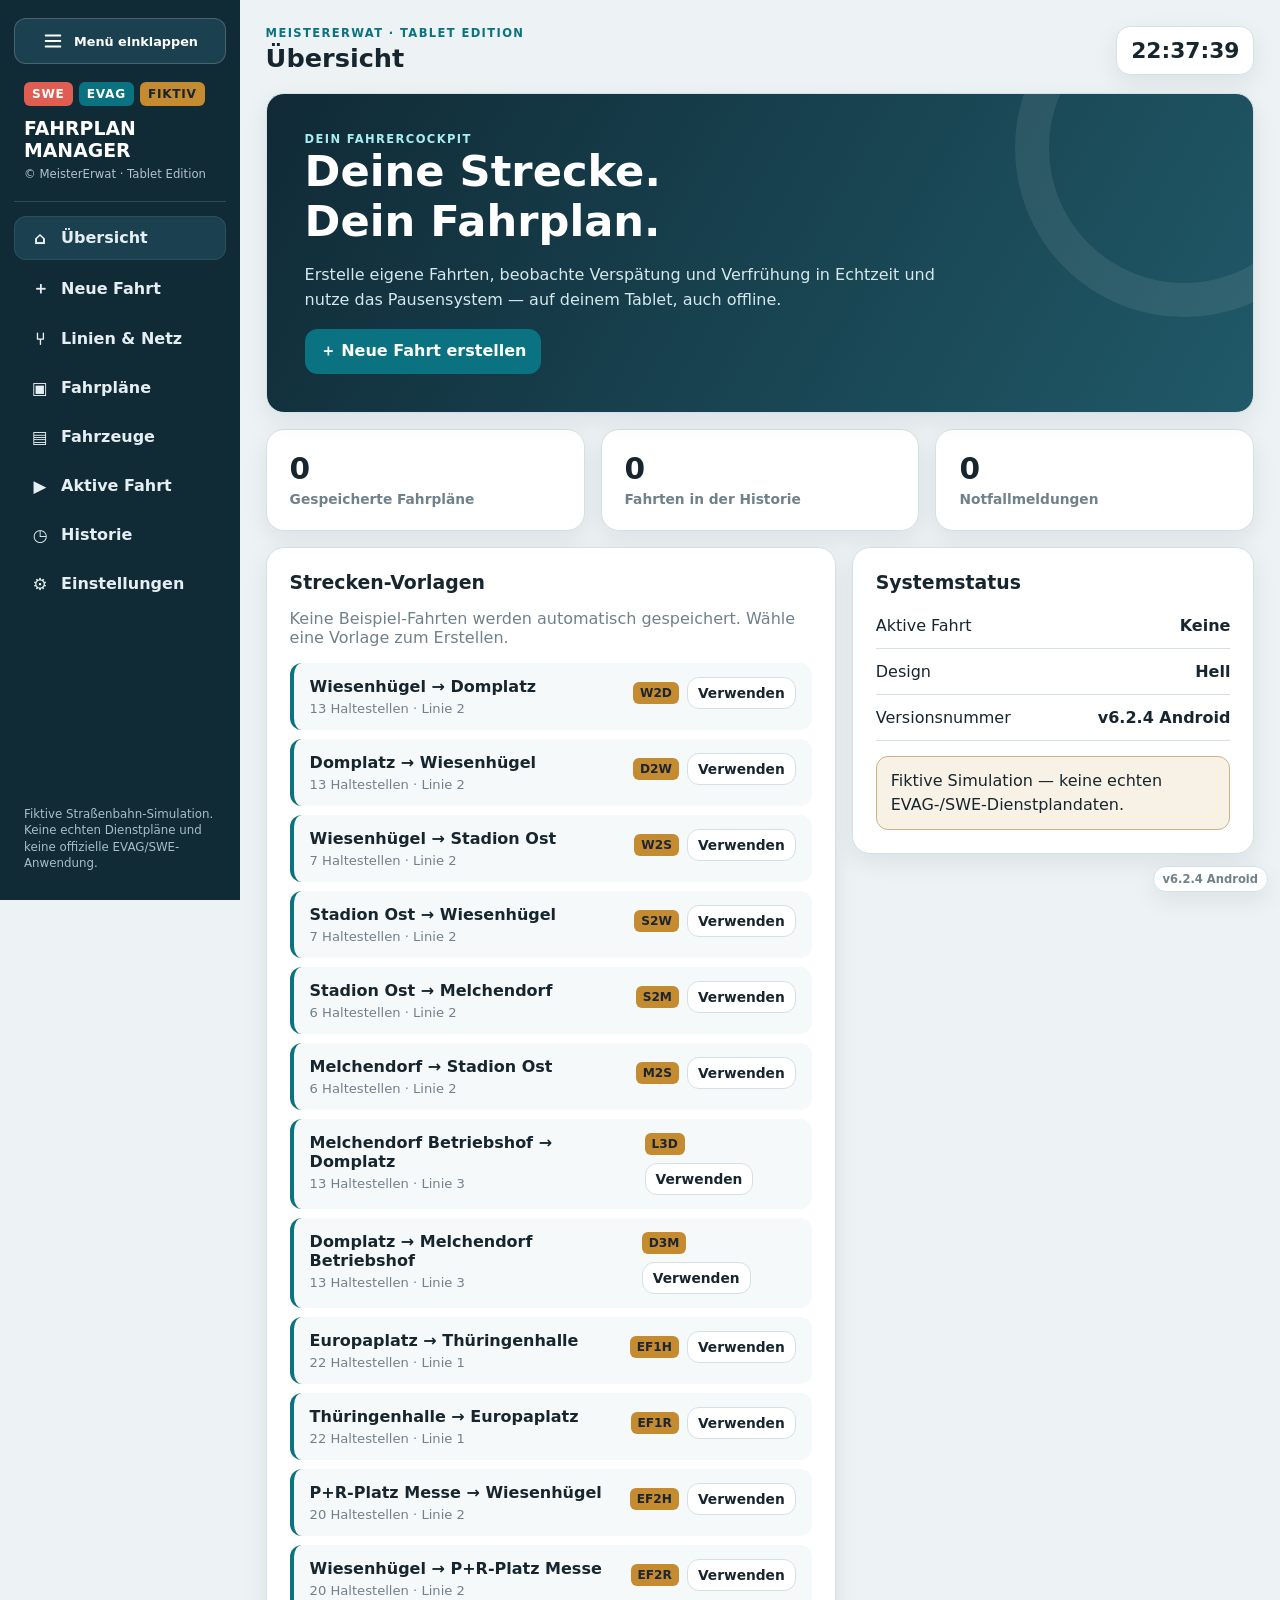
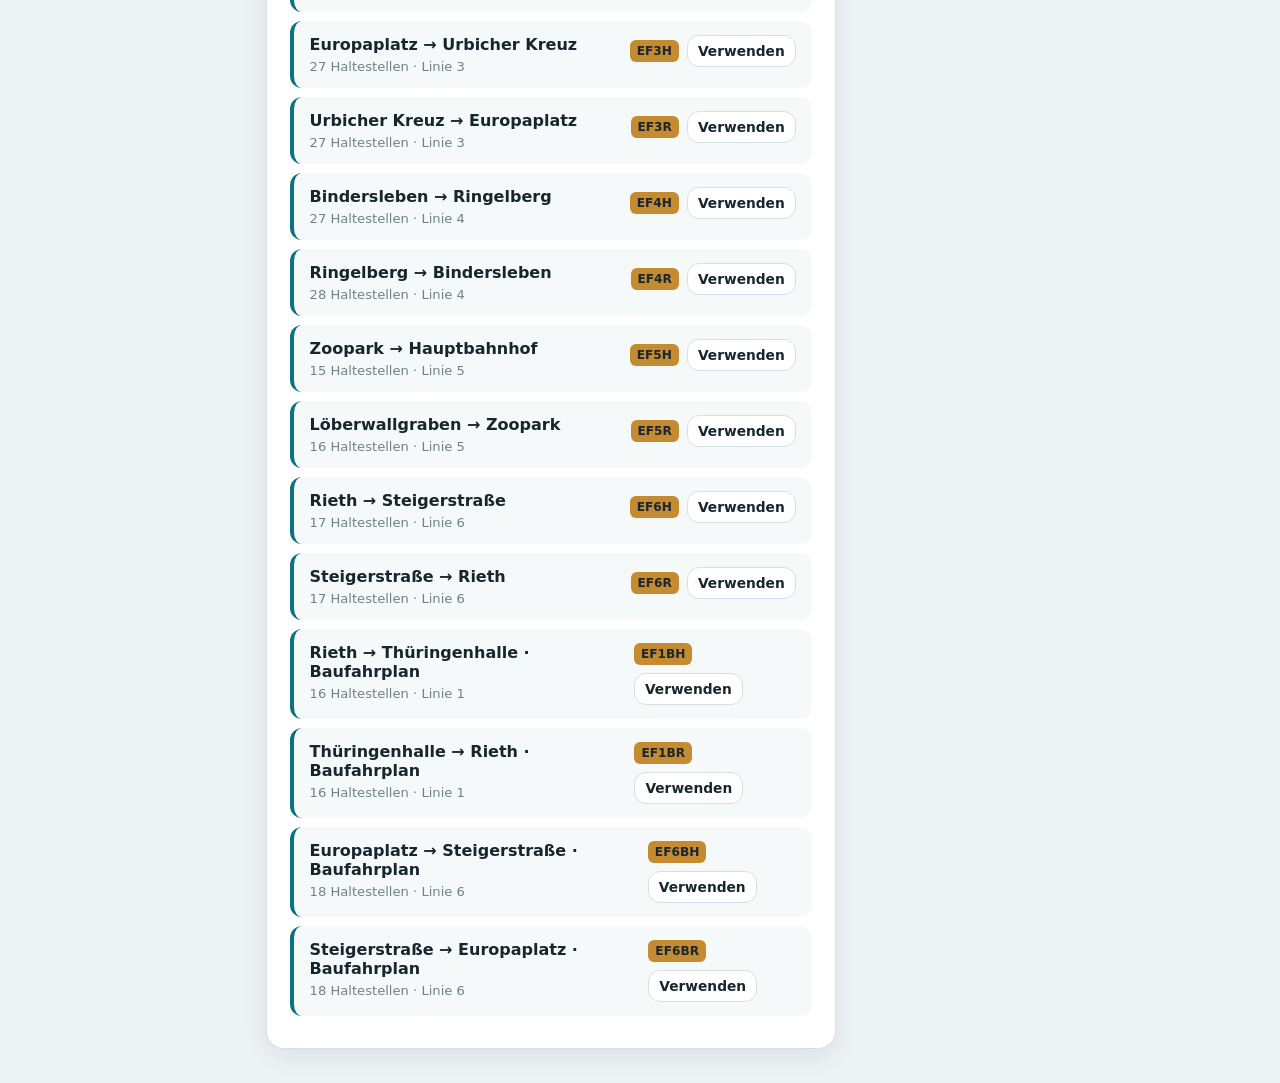
==== commit 5caed81d: "Expand interactive cab and fullscreen driving mode in 6.2.4 Add collapsible navigation and a fullscr" ====
--- a/app/src/main/assets/index.html
+++ b/app/src/main/assets/index.html
@@ -13,7 +13,7 @@
 :root{--bg:#edf2f4;--panel:#fff;--nav:#102a36;--nav2:#1b4150;--text:#17262e;--muted:#71818a;--teal:#0a7280;--teal2:#075560;--coral:#e05d52;--gold:#c48b31;--green:#14845a;--red:#b72d3c;--line:#d5e0e5;--soft:#f6f9fa;--shadow:0 8px 24px rgba(16,42,54,.08)}
 *{box-sizing:border-box}html,body{margin:0;min-height:100%;font-family:system-ui,-apple-system,"Segoe UI",Roboto,sans-serif;background:var(--bg);color:var(--text)}body.dark{--bg:#101b21;--panel:#192930;--nav:#09151b;--nav2:#203943;--text:#ecf3f5;--muted:#9cb0b7;--teal:#42bdc8;--teal2:#2aa3af;--coral:#f0796e;--gold:#e3b45e;--green:#4fc28e;--red:#ff7380;--line:#30464f;--soft:#132229;--shadow:0 8px 24px rgba(0,0,0,.22)}
 button,input,select,textarea{font:inherit}button{cursor:pointer;border:1px solid var(--line);background:var(--panel);color:var(--text);padding:11px 14px;border-radius:12px;font-weight:700;transition:filter .12s,transform .12s}button:active{transform:scale(.99)}button:hover{filter:brightness(.98)}button:disabled{opacity:.45;cursor:not-allowed}.primary{background:var(--teal);border-color:var(--teal);color:white}.danger{background:var(--red);border-color:var(--red);color:white}.gold{background:var(--gold);border-color:var(--gold);color:#1d2630}.ghost{background:transparent}.small{font-size:.86rem;padding:7px 10px}.muted{color:var(--muted)}.hidden{display:none!important}
-.shell{min-height:100dvh;display:grid;grid-template-columns:240px minmax(0,1fr)}.sidebar{--menu-offset:48px;min-width:0;background:var(--nav);color:#fff;padding:calc(18px + var(--menu-offset) + env(safe-area-inset-top,0px)) 14px max(18px,env(safe-area-inset-bottom,0px)) max(14px,env(safe-area-inset-left,0px));display:flex;flex-direction:column;gap:10px;min-height:100dvh;position:sticky;top:0;height:100dvh;overflow-x:hidden;overflow-y:auto;overscroll-behavior:contain}.sidebar>*{flex-shrink:0}.brand{padding:8px 10px 18px;border-bottom:1px solid rgba(255,255,255,.14);margin-bottom:4px}.brand-badges{display:flex;gap:6px;align-items:center}.badge{font-size:.76rem;font-weight:900;letter-spacing:.06em;padding:5px 8px;border-radius:6px;color:#fff;background:var(--coral)}.badge.teal{background:var(--teal)}.brand h1{font-size:1.18rem;line-height:1.15;margin:12px 0 5px}.brand p{font-size:.73rem;line-height:1.4;color:#afc3ca;margin:0}.nav{display:flex;flex-direction:column;gap:5px}.nav button{background:transparent;border-color:transparent;color:#e5eef1;text-align:left;display:flex;align-items:center;gap:10px}.nav button.active,.nav button:hover{background:var(--nav2);border-color:rgba(255,255,255,.08)}.nav-icon{width:22px;text-align:center;font-size:1.05rem}.side-bottom{margin-top:auto;padding:10px;color:#a9bec5;font-size:.74rem;line-height:1.4}.main{min-width:0;padding:clamp(12px,2vw,28px);padding-bottom:34px}.topbar{display:flex;align-items:center;justify-content:space-between;gap:12px;margin-bottom:18px}.title-area{min-width:0}.eyebrow{color:var(--teal);text-transform:uppercase;letter-spacing:.12em;font-size:.72rem;font-weight:900}.page-title{font-size:clamp(1.45rem,2vw,2rem);line-height:1.15;margin:4px 0 0;overflow-wrap:anywhere}.clock-chip{font-variant-numeric:tabular-nums;font-weight:850;font-size:clamp(1rem,1.7vw,1.45rem);padding:11px 14px;border:1px solid var(--line);background:var(--panel);border-radius:14px;white-space:nowrap;box-shadow:var(--shadow)}.content{max-width:1480px;margin:0 auto}.grid{display:grid;grid-template-columns:repeat(12,minmax(0,1fr));gap:16px}.col-12{grid-column:span 12}.col-8{grid-column:span 8}.col-7{grid-column:span 7}.col-6{grid-column:span 6}.col-5{grid-column:span 5}.col-4{grid-column:span 4}.card{min-width:0;background:var(--panel);border:1px solid var(--line);border-radius:18px;box-shadow:var(--shadow);padding:clamp(15px,2vw,23px)}.card h2,.card h3{margin:0 0 10px}.card h2{font-size:1.18rem}.card h3{font-size:1rem}.lead{font-size:1.02rem;line-height:1.6;color:var(--muted);max-width:65ch}.hero{background:linear-gradient(120deg,var(--nav),#205968);color:#fff;position:relative;overflow:hidden;padding:clamp(22px,4vw,38px)}.hero:after{content:"";position:absolute;width:270px;height:270px;border-radius:50%;right:-100px;top:-115px;border:34px solid rgba(255,255,255,.08)}.hero h2{font-size:clamp(1.7rem,3.5vw,2.7rem);max-width:16ch;margin-bottom:8px}.hero p{color:#d5e8ec;max-width:62ch;line-height:1.6}.hero button{position:relative;z-index:1}.stat{display:flex;flex-direction:column;gap:6px}.stat strong{font-size:1.85rem;line-height:1.1}.stat span{color:var(--muted);font-weight:650;font-size:.86rem}.route-card{border-left:4px solid var(--teal);padding:14px 16px;background:var(--soft);border-radius:12px;display:flex;align-items:flex-start;justify-content:space-between;gap:14px;margin:9px 0}.route-name{font-weight:800}.route-code{display:inline-block;background:var(--gold);color:#1d2630;border-radius:6px;padding:4px 7px;font-size:.76rem;font-weight:900;white-space:nowrap}.actions{display:flex;gap:8px;flex-wrap:wrap;align-items:center}.field{display:flex;flex-direction:column;gap:6px;min-width:0}.field label{font-size:.78rem;font-weight:850;color:var(--muted)}input,select,textarea{width:100%;min-width:0;background:var(--panel);color:var(--text);border:1px solid var(--line);border-radius:11px;padding:11px 12px;outline:0}input:focus,select:focus,textarea:focus{border-color:var(--teal);box-shadow:0 0 0 3px color-mix(in srgb,var(--teal) 16%,transparent)}input[type=checkbox]{width:auto;accent-color:var(--teal);transform:scale(1.1)}input[type=time]{color-scheme:light}body.dark input[type=time]{color-scheme:dark}body.dark input[type=time]::-webkit-calendar-picker-indicator{filter:brightness(0) invert(1);opacity:1}.form-grid{display:grid;grid-template-columns:repeat(3,minmax(0,1fr));gap:12px}.stop-editor{border:1px solid var(--line);border-radius:13px;margin:9px 0;overflow:hidden;background:var(--panel)}.stop-editor-top{display:flex;align-items:center;gap:10px;background:var(--soft);padding:11px 13px}.stop-number{flex:none;border-radius:8px;background:var(--teal);color:#fff;width:30px;height:30px;display:grid;place-items:center;font-weight:900}.stop-label{font-weight:800;flex:1;min-width:0}.time-text{font-size:.82rem;color:var(--muted);white-space:nowrap;font-variant-numeric:tabular-nums}.stop-editor-fields{display:grid;grid-template-columns:1fr 1fr;gap:10px;padding:12px}.stop-editor-fields .field input{padding:9px}.pill{display:inline-flex;align-items:center;gap:7px;border-radius:999px;padding:7px 10px;font-size:.8rem;font-weight:850;background:var(--soft);border:1px solid var(--line)}.status{display:inline-flex;align-items:center;gap:7px;padding:9px 12px;border-radius:10px;font-weight:900}.status.on-time{background:color-mix(in srgb,var(--teal) 15%,var(--panel));color:var(--teal)}.status.late{background:color-mix(in srgb,var(--red) 13%,var(--panel));color:var(--red)}.status.early{background:color-mix(in srgb,var(--green) 13%,var(--panel));color:var(--green)}.driver-station{font-size:clamp(1.7rem,4vw,3rem);line-height:1.13;font-weight:900;overflow-wrap:anywhere}.big-time{font-size:clamp(1.5rem,3vw,2.5rem);font-weight:900;font-variant-numeric:tabular-nums}.driver-controls{display:flex;flex-wrap:wrap;justify-content:center;gap:8px;margin-top:18px}.route-progress{display:flex;flex-direction:column;gap:0;max-height:520px;overflow:auto;padding-right:4px}.route-stop{position:relative;isolation:isolate;flex:0 0 auto;display:grid;grid-template-columns:23px minmax(0,1fr) auto;gap:9px;align-items:center;padding:9px 2px;border-bottom:1px dashed var(--line)}.route-stop::before{content:"";position:absolute;z-index:0;left:10px;top:0;bottom:-1px;width:3px;background:var(--teal);opacity:.45;pointer-events:none}.route-stop:first-child::before{top:50%}.route-stop:last-child::before{bottom:50%}.route-stop:only-child::before{display:none}.route-dot{width:13px;height:13px;border-radius:100%;border:3px solid var(--teal);background:var(--panel);position:relative;z-index:1;margin-left:3px}.route-stop.current .route-dot{background:var(--coral);border-color:var(--coral)}.route-stop.visited .route-stop-name,.route-stop.visited .route-stop-time{opacity:.55}.route-stop.visited .route-dot{border-color:color-mix(in srgb,var(--teal) 55%,var(--panel))}.route-stop-name{font-weight:750;overflow-wrap:anywhere}.route-stop-time{font-size:.8rem;color:var(--muted);white-space:nowrap;font-variant-numeric:tabular-nums}.route-stop small{display:block;color:var(--muted);font-size:.75rem}.data-list{display:flex;flex-direction:column;gap:10px}.data-item{border:1px solid var(--line);border-radius:14px;padding:14px;display:flex;justify-content:space-between;align-items:flex-start;gap:12px}.data-main{min-width:0}.data-main strong{display:block;font-size:1rem;overflow-wrap:anywhere}.data-main p{margin:5px 0;color:var(--muted);font-size:.88rem;line-height:1.5}.data-actions{display:flex;flex-wrap:wrap;gap:6px;justify-content:flex-end}.empty{border:1px dashed var(--line);border-radius:15px;padding:28px;text-align:center;color:var(--muted)}.notice{border:1px solid color-mix(in srgb,var(--gold) 55%,var(--line));background:color-mix(in srgb,var(--gold) 12%,var(--panel));padding:12px 14px;border-radius:12px;line-height:1.5}.settings-row{display:flex;justify-content:space-between;align-items:center;gap:12px;padding:13px 0;border-bottom:1px solid var(--line)}.settings-row:last-child{border-bottom:0}.version{position:fixed;right:12px;bottom:8px;z-index:10;color:var(--muted);background:color-mix(in srgb,var(--panel) 90%,transparent);border:1px solid var(--line);border-radius:999px;padding:5px 9px;font-size:.72rem;font-weight:800;box-shadow:var(--shadow)}.modal-backdrop{position:fixed;z-index:50;inset:0;background:rgba(4,15,20,.63);display:grid;place-items:center;padding:14px}.modal{width:min(640px,100%);max-height:min(88dvh,850px);overflow:auto;background:var(--panel);border:1px solid var(--line);border-radius:20px;box-shadow:0 24px 70px rgba(0,0,0,.35);padding:22px}.modal h2{margin:0 0 7px}.modal p{color:var(--muted);line-height:1.5}.modal-footer{display:flex;gap:8px;justify-content:flex-end;flex-wrap:wrap;margin-top:17px}.toast{position:fixed;left:50%;bottom:22px;transform:translateX(-50%);z-index:80;background:var(--nav);color:white;border-radius:12px;padding:12px 16px;box-shadow:var(--shadow);max-width:90vw;font-weight:750;text-align:center}
+.shell{min-height:100dvh;display:grid;grid-template-columns:240px minmax(0,1fr)}.sidebar{--menu-offset:0px;min-width:0;background:var(--nav);color:#fff;padding:calc(18px + var(--menu-offset) + env(safe-area-inset-top,0px)) 14px max(18px,env(safe-area-inset-bottom,0px)) max(14px,env(safe-area-inset-left,0px));display:flex;flex-direction:column;gap:10px;min-height:100dvh;position:sticky;top:0;height:100dvh;overflow-x:hidden;overflow-y:auto;overscroll-behavior:contain}.sidebar>*{flex-shrink:0}.brand{padding:8px 10px 18px;border-bottom:1px solid rgba(255,255,255,.14);margin-bottom:4px}.brand-badges{display:flex;gap:6px;align-items:center}.badge{font-size:.76rem;font-weight:900;letter-spacing:.06em;padding:5px 8px;border-radius:6px;color:#fff;background:var(--coral)}.badge.teal{background:var(--teal)}.brand h1{font-size:1.18rem;line-height:1.15;margin:12px 0 5px}.brand p{font-size:.73rem;line-height:1.4;color:#afc3ca;margin:0}.nav{display:flex;flex-direction:column;gap:5px}.nav button{background:transparent;border-color:transparent;color:#e5eef1;text-align:left;display:flex;align-items:center;gap:10px}.nav button.active,.nav button:hover{background:var(--nav2);border-color:rgba(255,255,255,.08)}.nav-icon{width:22px;text-align:center;font-size:1.05rem}.side-bottom{margin-top:auto;padding:10px;color:#a9bec5;font-size:.74rem;line-height:1.4}.main{min-width:0;padding:clamp(12px,2vw,28px);padding-bottom:34px}.topbar{display:flex;align-items:center;justify-content:space-between;gap:12px;margin-bottom:18px}.title-area{min-width:0}.eyebrow{color:var(--teal);text-transform:uppercase;letter-spacing:.12em;font-size:.72rem;font-weight:900}.page-title{font-size:clamp(1.45rem,2vw,2rem);line-height:1.15;margin:4px 0 0;overflow-wrap:anywhere}.clock-chip{font-variant-numeric:tabular-nums;font-weight:850;font-size:clamp(1rem,1.7vw,1.45rem);padding:11px 14px;border:1px solid var(--line);background:var(--panel);border-radius:14px;white-space:nowrap;box-shadow:var(--shadow)}.content{max-width:1480px;margin:0 auto}.grid{display:grid;grid-template-columns:repeat(12,minmax(0,1fr));gap:16px}.col-12{grid-column:span 12}.col-8{grid-column:span 8}.col-7{grid-column:span 7}.col-6{grid-column:span 6}.col-5{grid-column:span 5}.col-4{grid-column:span 4}.card{min-width:0;background:var(--panel);border:1px solid var(--line);border-radius:18px;box-shadow:var(--shadow);padding:clamp(15px,2vw,23px)}.card h2,.card h3{margin:0 0 10px}.card h2{font-size:1.18rem}.card h3{font-size:1rem}.lead{font-size:1.02rem;line-height:1.6;color:var(--muted);max-width:65ch}.hero{background:linear-gradient(120deg,var(--nav),#205968);color:#fff;position:relative;overflow:hidden;padding:clamp(22px,4vw,38px)}.hero:after{content:"";position:absolute;width:270px;height:270px;border-radius:50%;right:-100px;top:-115px;border:34px solid rgba(255,255,255,.08)}.hero h2{font-size:clamp(1.7rem,3.5vw,2.7rem);max-width:16ch;margin-bottom:8px}.hero p{color:#d5e8ec;max-width:62ch;line-height:1.6}.hero button{position:relative;z-index:1}.stat{display:flex;flex-direction:column;gap:6px}.stat strong{font-size:1.85rem;line-height:1.1}.stat span{color:var(--muted);font-weight:650;font-size:.86rem}.route-card{border-left:4px solid var(--teal);padding:14px 16px;background:var(--soft);border-radius:12px;display:flex;align-items:flex-start;justify-content:space-between;gap:14px;margin:9px 0}.route-name{font-weight:800}.route-code{display:inline-block;background:var(--gold);color:#1d2630;border-radius:6px;padding:4px 7px;font-size:.76rem;font-weight:900;white-space:nowrap}.actions{display:flex;gap:8px;flex-wrap:wrap;align-items:center}.field{display:flex;flex-direction:column;gap:6px;min-width:0}.field label{font-size:.78rem;font-weight:850;color:var(--muted)}input,select,textarea{width:100%;min-width:0;background:var(--panel);color:var(--text);border:1px solid var(--line);border-radius:11px;padding:11px 12px;outline:0}input:focus,select:focus,textarea:focus{border-color:var(--teal);box-shadow:0 0 0 3px color-mix(in srgb,var(--teal) 16%,transparent)}input[type=checkbox]{width:auto;accent-color:var(--teal);transform:scale(1.1)}input[type=time]{color-scheme:light}body.dark input[type=time]{color-scheme:dark}body.dark input[type=time]::-webkit-calendar-picker-indicator{filter:brightness(0) invert(1);opacity:1}.form-grid{display:grid;grid-template-columns:repeat(3,minmax(0,1fr));gap:12px}.stop-editor{border:1px solid var(--line);border-radius:13px;margin:9px 0;overflow:hidden;background:var(--panel)}.stop-editor-top{display:flex;align-items:center;gap:10px;background:var(--soft);padding:11px 13px}.stop-number{flex:none;border-radius:8px;background:var(--teal);color:#fff;width:30px;height:30px;display:grid;place-items:center;font-weight:900}.stop-label{font-weight:800;flex:1;min-width:0}.time-text{font-size:.82rem;color:var(--muted);white-space:nowrap;font-variant-numeric:tabular-nums}.stop-editor-fields{display:grid;grid-template-columns:1fr 1fr;gap:10px;padding:12px}.stop-editor-fields .field input{padding:9px}.pill{display:inline-flex;align-items:center;gap:7px;border-radius:999px;padding:7px 10px;font-size:.8rem;font-weight:850;background:var(--soft);border:1px solid var(--line)}.status{display:inline-flex;align-items:center;gap:7px;padding:9px 12px;border-radius:10px;font-weight:900}.status.on-time{background:color-mix(in srgb,var(--teal) 15%,var(--panel));color:var(--teal)}.status.late{background:color-mix(in srgb,var(--red) 13%,var(--panel));color:var(--red)}.status.early{background:color-mix(in srgb,var(--green) 13%,var(--panel));color:var(--green)}.driver-station{font-size:clamp(1.7rem,4vw,3rem);line-height:1.13;font-weight:900;overflow-wrap:anywhere}.big-time{font-size:clamp(1.5rem,3vw,2.5rem);font-weight:900;font-variant-numeric:tabular-nums}.driver-controls{display:flex;flex-wrap:wrap;justify-content:center;gap:8px;margin-top:18px}.route-progress{display:flex;flex-direction:column;gap:0;max-height:520px;overflow:auto;padding-right:4px}.route-stop{position:relative;isolation:isolate;flex:0 0 auto;display:grid;grid-template-columns:23px minmax(0,1fr) auto;gap:9px;align-items:center;padding:9px 2px;border-bottom:1px dashed var(--line)}.route-stop::before{content:"";position:absolute;z-index:0;left:10px;top:0;bottom:-1px;width:3px;background:var(--teal);opacity:.45;pointer-events:none}.route-stop:first-child::before{top:50%}.route-stop:last-child::before{bottom:50%}.route-stop:only-child::before{display:none}.route-dot{width:13px;height:13px;border-radius:100%;border:3px solid var(--teal);background:var(--panel);position:relative;z-index:1;margin-left:3px}.route-stop.current .route-dot{background:var(--coral);border-color:var(--coral)}.route-stop.visited .route-stop-name,.route-stop.visited .route-stop-time{opacity:.55}.route-stop.visited .route-dot{border-color:color-mix(in srgb,var(--teal) 55%,var(--panel))}.route-stop-name{font-weight:750;overflow-wrap:anywhere}.route-stop-time{font-size:.8rem;color:var(--muted);white-space:nowrap;font-variant-numeric:tabular-nums}.route-stop small{display:block;color:var(--muted);font-size:.75rem}.data-list{display:flex;flex-direction:column;gap:10px}.data-item{border:1px solid var(--line);border-radius:14px;padding:14px;display:flex;justify-content:space-between;align-items:flex-start;gap:12px}.data-main{min-width:0}.data-main strong{display:block;font-size:1rem;overflow-wrap:anywhere}.data-main p{margin:5px 0;color:var(--muted);font-size:.88rem;line-height:1.5}.data-actions{display:flex;flex-wrap:wrap;gap:6px;justify-content:flex-end}.empty{border:1px dashed var(--line);border-radius:15px;padding:28px;text-align:center;color:var(--muted)}.notice{border:1px solid color-mix(in srgb,var(--gold) 55%,var(--line));background:color-mix(in srgb,var(--gold) 12%,var(--panel));padding:12px 14px;border-radius:12px;line-height:1.5}.settings-row{display:flex;justify-content:space-between;align-items:center;gap:12px;padding:13px 0;border-bottom:1px solid var(--line)}.settings-row:last-child{border-bottom:0}.version{position:fixed;right:12px;bottom:8px;z-index:10;color:var(--muted);background:color-mix(in srgb,var(--panel) 90%,transparent);border:1px solid var(--line);border-radius:999px;padding:5px 9px;font-size:.72rem;font-weight:800;box-shadow:var(--shadow)}.modal-backdrop{position:fixed;z-index:50;inset:0;background:rgba(4,15,20,.63);display:grid;place-items:center;padding:14px}.modal{width:min(640px,100%);max-height:min(88dvh,850px);overflow:auto;background:var(--panel);border:1px solid var(--line);border-radius:20px;box-shadow:0 24px 70px rgba(0,0,0,.35);padding:22px}.modal h2{margin:0 0 7px}.modal p{color:var(--muted);line-height:1.5}.modal-footer{display:flex;gap:8px;justify-content:flex-end;flex-wrap:wrap;margin-top:17px}.toast{position:fixed;left:50%;bottom:22px;transform:translateX(-50%);z-index:80;background:var(--nav);color:white;border-radius:12px;padding:12px 16px;box-shadow:var(--shadow);max-width:90vw;font-weight:750;text-align:center}
 @media(max-width:900px){.shell{grid-template-columns:minmax(0,1fr)}.sidebar{position:relative;min-height:0;height:auto;padding:calc(10px + var(--menu-offset) + env(safe-area-inset-top,0px)) max(12px,env(safe-area-inset-right,0px)) 10px max(12px,env(safe-area-inset-left,0px));gap:8px;overflow:visible}.brand{display:flex;justify-content:space-between;align-items:center;padding:4px 4px 10px;margin:0}.brand h1{margin:0 0 2px;font-size:1rem}.brand p{display:none}.nav{display:flex;flex-direction:row;overflow:auto;padding-bottom:2px}.nav button{white-space:nowrap;padding:9px 11px;font-size:.84rem}.nav-icon{width:auto}.side-bottom{display:none}.main{padding:14px;padding-bottom:42px}.col-8,.col-7,.col-6,.col-5,.col-4{grid-column:span 12}.form-grid{grid-template-columns:1fr 1fr}.topbar{margin-bottom:12px}}
 @media(max-width:520px){.main{padding:10px;padding-bottom:40px}.topbar{align-items:flex-start}.clock-chip{padding:8px 9px;font-size:.95rem}.page-title{font-size:1.4rem}.form-grid{grid-template-columns:1fr}.card{border-radius:15px}.stop-editor-fields{gap:8px}.route-card{display:block}.route-card .actions{margin-top:10px}.data-item{display:block}.data-actions{justify-content:flex-start;margin-top:12px}.driver-controls button{flex:1 1 42%}.driver-controls .primary{flex-basis:100%}.hero h2{font-size:1.75rem}}
 .network-map{margin-top:14px;overflow:auto;max-height:700px;border:1px solid var(--line);border-radius:12px}.network-map svg{display:block;width:1100px;height:1080px;touch-action:pan-x pan-y}.network-map text{font:12px system-ui;fill:var(--text);pointer-events:none}.network-map .draft-node text{fill:white;font-weight:800}.network-node{cursor:crosshair}.network-node:focus circle{stroke:var(--teal);stroke-width:5}.draft-node{cursor:grab;touch-action:none}.line-stops{max-height:620px;overflow:auto;margin-top:12px}.line-stop{display:grid;grid-template-columns:30px minmax(0,1fr) 38px;gap:10px;border-bottom:1px solid var(--line);padding:12px 0}.line-stop-actions{display:flex;flex-direction:column;gap:6px}.line-stop input{padding:8px}details summary{cursor:pointer;font-weight:750}details p{line-height:1.6}a{color:var(--teal)}
@@ -25,21 +25,23 @@
 .network-edge-style{border-top:1px solid var(--line);margin-top:18px;padding-top:4px}.network-dash-field{display:flex;gap:9px;align-items:center;align-self:center}.network-plan-files p,.network-plan-files details{font-size:.86rem}
 </style>
 <link rel="stylesheet" href="cockpit.css">
+<link rel="stylesheet" href="shell.css">
 <link rel="stylesheet" href="vehicles.css">
 </head>
 <body>
 <div class="shell">
-  <aside class="sidebar">
+  <aside class="sidebar" id="sidebar">
+    <button id="sidebarToggle" class="sidebar-toggle" type="button" onclick="toggleSidebar()" aria-controls="nav" aria-expanded="true" aria-label="Menü einklappen" title="Menü einklappen"><span id="sidebarToggleIcon" aria-hidden="true"><svg viewBox="0 0 24 24" focusable="false"><path d="M4 6h16M4 12h16M4 18h16"/></svg></span><span class="sidebar-toggle-label">Menü einklappen</span></button>
     <div class="brand"><div><div class="brand-badges"><span class="badge">SWE</span><span class="badge teal">EVAG</span><span class="badge" style="background:var(--gold);color:#19252b">FIKTIV</span></div><h1>FAHRPLAN MANAGER</h1><p>© MeisterErwat · Tablet Edition</p></div></div>
     <nav class="nav" id="nav">
-      <button data-view="home" onclick="showView('home')" class="active"><span class="nav-icon">⌂</span> Übersicht</button>
-      <button data-view="new" onclick="showView('new')"><span class="nav-icon">＋</span> Neue Fahrt</button>
-      <button data-view="network" onclick="showView('network')"><span class="nav-icon">⑂</span> Linien & Netz</button>
-      <button data-view="plans" onclick="showView('plans')"><span class="nav-icon">▣</span> Fahrpläne</button>
-      <button data-view="vehicles" onclick="showView('vehicles')"><span class="nav-icon">▤</span> Fahrzeuge</button>
-      <button data-view="driver" onclick="openActiveTrip()"><span class="nav-icon">▶</span> Aktive Fahrt <span id="activeDot"></span></button>
-      <button data-view="history" onclick="showView('history')"><span class="nav-icon">◷</span> Historie</button>
-      <button data-view="settings" onclick="showView('settings')"><span class="nav-icon">⚙</span> Einstellungen</button>
+      <button data-view="home" onclick="showView('home')" class="active" aria-label="Übersicht" title="Übersicht"><span class="nav-icon" aria-hidden="true">⌂</span><span class="nav-label">Übersicht</span></button>
+      <button data-view="new" onclick="showView('new')" aria-label="Neue Fahrt" title="Neue Fahrt"><span class="nav-icon" aria-hidden="true">＋</span><span class="nav-label">Neue Fahrt</span></button>
+      <button data-view="network" onclick="showView('network')" aria-label="Linien & Netz" title="Linien & Netz"><span class="nav-icon" aria-hidden="true">⑂</span><span class="nav-label">Linien & Netz</span></button>
+      <button data-view="plans" onclick="showView('plans')" aria-label="Fahrpläne" title="Fahrpläne"><span class="nav-icon" aria-hidden="true">▣</span><span class="nav-label">Fahrpläne</span></button>
+      <button data-view="vehicles" onclick="showView('vehicles')" aria-label="Fahrzeuge" title="Fahrzeuge"><span class="nav-icon" aria-hidden="true">▤</span><span class="nav-label">Fahrzeuge</span></button>
+      <button data-view="driver" onclick="openActiveTrip()" aria-label="Aktive Fahrt" title="Aktive Fahrt"><span class="nav-icon" aria-hidden="true">▶</span><span class="nav-label">Aktive Fahrt</span><span id="activeDot" aria-hidden="true"></span></button>
+      <button data-view="history" onclick="showView('history')" aria-label="Historie" title="Historie"><span class="nav-icon" aria-hidden="true">◷</span><span class="nav-label">Historie</span></button>
+      <button data-view="settings" onclick="showView('settings')" aria-label="Einstellungen" title="Einstellungen"><span class="nav-icon" aria-hidden="true">⚙</span><span class="nav-label">Einstellungen</span></button>
     </nav>
     <div class="side-bottom">Fiktive Straßenbahn-Simulation.<br>Keine echten Dienstpläne und keine offizielle EVAG/SWE-Anwendung.</div>
   </aside>
@@ -48,7 +50,7 @@
     <div class="content" id="view"></div>
   </main>
 </div>
-<div class="version" id="appVersion"></div>
+<button type="button" class="version" id="appVersion" onclick="registerDevVersionClick()"></button>
 <div id="modalRoot"></div>
 <div id="toastRoot"></div>
 <script src="audio/announcements-data.js"></script>
--- a/app/src/main/assets/cockpit.css
+++ b/app/src/main/assets/cockpit.css
@@ -1,5 +1,23 @@
-.cab-console{position:relative;min-width:0;padding:14px;background:#242932;border:1px solid #10151d;border-radius:14px;color:#eef1f3;box-shadow:0 8px 22px #10182033,inset 0 1px #b5c2cb33}.cab-header{display:flex;align-items:center;justify-content:space-between;gap:12px;flex-wrap:wrap;padding:0 4px 12px;font-size:.72rem;font-weight:850;letter-spacing:.09em}.cab-header small{margin-left:10px;color:#aebac5;font-size:.64rem}.cab-lamp{display:flex;align-items:center;gap:8px;font-size:.6rem;letter-spacing:.04em}.cab-lamp i{width:9px;height:9px;border:1px solid #15271e;border-radius:50%;background:radial-gradient(circle at 35% 25%,#ddffe2,#4de889 60%,#168844);box-shadow:0 0 6px #54e97a77}.cab-lamp.is-open i{background:radial-gradient(circle at 35% 25%,#fff6c9,#ffc149 60%,#a96d1c);box-shadow:0 0 6px #ffbd4588}
+.cab-console{position:relative;min-width:0;padding:14px;background:#242932;border:1px solid #10151d;border-radius:14px;color:#eef1f3;box-shadow:0 8px 22px #10182033,inset 0 1px #b5c2cb33}.cab-header{display:flex;align-items:center;justify-content:space-between;gap:12px;flex-wrap:wrap;padding:0 4px 12px;font-size:.72rem;font-weight:850;letter-spacing:.09em}.cab-header small{margin-left:10px;color:#aebac5;font-size:.64rem}
 .cab-panel-viewport{overflow-x:auto;overscroll-behavior-inline:contain;max-width:100%;border-radius:8px;scrollbar-color:#89949f #171c23;scrollbar-width:thin}.cab-panel-viewport:focus-visible{outline:2px solid #ffe89b;outline-offset:4px}.cab-stage{position:relative;container-type:inline-size;isolation:isolate;width:100%;min-width:0;aspect-ratio:1681/936;overflow:hidden;background:#65636f}.cab-panel-photo{position:absolute;inset:0;width:100%;height:100%;display:block;pointer-events:none;user-select:none}.cab-screw{position:absolute;aspect-ratio:1;transform:translate(-50%,-50%);pointer-events:none}.driver-controls.cab-controls{position:absolute;inset:0;display:grid;grid-template-columns:1fr;margin:0;padding:0;border:0;gap:0;pointer-events:none}.cab-group-mark{position:absolute;transform:translate(-50%,-50%);color:#efefea;font-size:max(8px,1.16cqw);font-weight:750;line-height:1;letter-spacing:.055em;white-space:nowrap;text-shadow:0 1px 1px #23232a80;pointer-events:none}
 .cab-button,.cab-placeholder{position:absolute;aspect-ratio:1;transform:translate(-50%,-50%);display:block;min-width:0;min-height:0;margin:0;padding:0!important;border:0!important;border-radius:50%;background:none!important;box-shadow:none;color:#f7f7ef;pointer-events:auto;touch-action:manipulation}.cab-placeholder{pointer-events:none}.cab-placeholder .cab-face{background:none}.cab-bezel{position:absolute;inset:0;display:block;border-radius:50%;pointer-events:none}.cab-face{position:absolute;inset:var(--cap-inset,15.7143%);display:grid;place-items:center;border-radius:50%;background-image:url('images/cab-panel-photoreal.webp');background-size:var(--cap-size-x) var(--cap-size-y);background-position:var(--cap-x) var(--cap-y);color:#13212a;pointer-events:none;transition:filter .09s,transform .09s,box-shadow .09s}.cab-face::after{content:'';position:absolute;inset:0;border-radius:inherit;background:#0000;transition:background .08s;pointer-events:none}.cab-face svg{position:relative;z-index:1;width:47%;height:47%;fill:none;stroke:currentColor;stroke-width:1.8;stroke-linecap:round;stroke-linejoin:round;opacity:.9;filter:drop-shadow(0 1px 0 #ffffff22)}.cab-blue .cab-face,.cab-red .cab-face{color:#f0f1e6}.cab-amber .cab-face{color:#422706}.cab-green .cab-face{color:#073525}.cab-button:hover{filter:none}.cab-button:hover .cab-face{filter:brightness(1.1)}.cab-button:active,.cab-button.is-down{transform:translate(-50%,-50%)}.cab-button:active .cab-face,.cab-button.is-down .cab-face{transform:translateY(1px) scale(.985);filter:brightness(.86);box-shadow:inset 0 3px 6px #0009}.cab-button:active .cab-face::after,.cab-button.is-down .cab-face::after{background:#00000016}.cab-button:focus-visible{outline:3px solid #ffe5a0;outline-offset:2px;z-index:2}.cab-button:disabled{opacity:1;cursor:not-allowed}.cab-button:disabled .cab-face{filter:grayscale(.85) brightness(.72)}.cab-button:disabled .cab-label{opacity:.5}.cab-label{position:absolute;bottom:calc(100% + .45cqw);left:-35%;width:170%;display:block;color:#f1f1e9;font-size:max(8px,1.07cqw);line-height:1.17;font-weight:700;letter-spacing:.015em;text-align:center;text-shadow:0 1px 1px #272831aa;pointer-events:none}.cab-emergency .cab-label{font-weight:900;color:#fff1c0;letter-spacing:.08em}.cab-emergency .cab-face svg{width:36%;height:36%;stroke-width:1.7}.cab-emergency[aria-pressed=true] .cab-face{transform:translateY(3px) scale(.97);filter:brightness(.79);box-shadow:inset 0 4px 7px #0008}
 .cab-footer{display:flex;align-items:center;justify-content:space-between;gap:10px;flex-wrap:wrap;padding:12px 4px 0;font-size:.53rem;letter-spacing:.08em;color:#aab8c3}.cab-footer>div{display:flex;gap:16px;flex-wrap:wrap}.cab-text-button{padding:4px 0;border:0;background:none;color:#dce6ec;font-size:.7rem;text-decoration:underline;text-underline-offset:3px}.cab-text-button[aria-pressed=true]{color:#ffd997}.cab-scroll-hint{display:none;margin:0 4px 10px;font-size:.75rem;color:#b7c4ce}.driver-view>.grid{grid-template-columns:minmax(0,2fr) minmax(260px,1fr);grid-template-areas:"summary route" "console route";align-items:start}.driver-view>.grid>.col-8{grid-area:summary}.driver-view>.grid>.col-4{grid-area:route}.driver-view>.grid>.cab-panel-row{grid-area:console}.driver-view #driverRouteMap{max-height:520px}
-@media(max-width:900px){.driver-view>.grid{grid-template-columns:minmax(0,1fr);grid-template-areas:"summary" "console" "route"}.driver-view #driverRouteMap{max-height:300px}.cab-header small{display:block;margin:5px 0 0}.cab-console{padding:10px}}@media(max-width:520px){.cab-stage{min-width:720px}.cab-scroll-hint{display:block}.cab-header{font-size:.67rem}.cab-lamp{font-size:.55rem}.cab-footer>span{font-size:.48rem}}
+@media(max-width:900px){.driver-view>.grid{grid-template-columns:minmax(0,1fr);grid-template-areas:"summary" "console" "route"}.driver-view #driverRouteMap{max-height:300px}.cab-header small{display:block;margin:5px 0 0}.cab-console{padding:10px}}@media(max-width:520px){.cab-stage{min-width:720px}.cab-scroll-hint{display:block}.cab-header{font-size:.67rem}.cab-footer>span{font-size:.48rem}}
+.cab-fullscreen-toggle .cab-face{background-image:linear-gradient(145deg,#90d4ff88,#0a57c1bb),url('images/cab-panel-photoreal.webp');background-size:100% 100%,var(--cap-size-x) var(--cap-size-y);background-position:center,var(--cap-x) var(--cap-y);color:#f4faff;box-shadow:inset 0 1px 2px #b5e6ff88}.cab-fullscreen-toggle[aria-pressed=true] .cab-face{filter:brightness(1.2);box-shadow:inset 0 3px 6px #00294faa,0 0 9px #5bc9ff88}.cab-fullscreen-status{display:none}
+body.cab-fullscreen{overflow:hidden}.cab-fullscreen .shell{display:block;min-height:0}.cab-fullscreen .sidebar,.cab-fullscreen .topbar,.cab-fullscreen .version{display:none}.cab-fullscreen .main{position:fixed;inset:0;z-index:20;padding:max(10px,env(safe-area-inset-top,0px)) max(10px,env(safe-area-inset-right,0px)) max(10px,env(safe-area-inset-bottom,0px)) max(10px,env(safe-area-inset-left,0px));background:var(--bg);overflow:hidden}.cab-fullscreen .driver-view{display:grid;grid-template-rows:auto minmax(0,1fr);gap:10px;max-width:none;height:100%;min-height:0}.cab-fullscreen .cab-fullscreen-status{display:flex;justify-content:space-between;align-items:center;gap:15px;padding:10px 14px;background:var(--panel);border:1px solid var(--line);border-radius:12px}.cab-fullscreen-status>div:first-child{min-width:0}.cab-fullscreen-stop{display:block;font-size:clamp(1.15rem,2.1vw,1.9rem);line-height:1.15;margin:3px 0;overflow-wrap:anywhere}.cab-fullscreen-status .muted{font-size:.78rem}.cab-fullscreen-status .actions{justify-content:flex-end;flex-shrink:0}.cab-fullscreen .driver-view>.grid{grid-template-columns:minmax(0,1fr) clamp(240px,24vw,340px);grid-template-rows:minmax(0,1fr);grid-template-areas:"console route";gap:10px;min-height:0;align-items:stretch}.cab-fullscreen .driver-view>.grid>.col-8{display:none}.cab-fullscreen .driver-view>.grid>.col-4{height:100%;min-height:0}.cab-fullscreen .driver-view>.grid>.col-4>.card:first-child{display:flex;flex-direction:column;height:100%;min-height:0;padding:14px}.cab-fullscreen .driver-view>.grid>.col-4>.card:first-child>p,.cab-fullscreen .driver-view>.grid>.col-4>.card+.card{display:none}.cab-fullscreen .driver-view #driverRouteMap{flex:1;min-height:0;max-height:none}.cab-fullscreen .cab-panel-row{min-height:0}.cab-fullscreen .cab-console{height:100%;min-height:0;display:flex;flex-direction:column;padding:10px}.cab-fullscreen .cab-header,.cab-fullscreen .cab-footer{flex-shrink:0}.cab-fullscreen .cab-panel-viewport{flex:1;min-height:0;display:flex;align-items:center;justify-content:center;container-type:size;overflow:hidden}.cab-fullscreen .cab-stage{flex-shrink:0;width:min(100%,calc(100cqh * 1681 / 936));min-width:0}.cab-fullscreen .cab-scroll-hint{display:none}.cab-fullscreen .cab-footer>span{display:none}
+@media(max-width:760px) and (orientation:portrait){.cab-fullscreen .main{padding:6px}.cab-fullscreen .driver-view{gap:6px}.cab-fullscreen .driver-view>.grid{grid-template-columns:minmax(0,1fr);grid-template-rows:minmax(0,1.3fr) minmax(130px,1fr);grid-template-areas:"console" "route";gap:6px}.cab-fullscreen .cab-fullscreen-status{align-items:flex-start;gap:6px;padding:8px;flex-wrap:wrap}.cab-fullscreen-status .actions{justify-content:flex-start;gap:6px;flex-wrap:wrap}.cab-fullscreen-status .status,.cab-fullscreen-status .pill{padding:5px 8px;font-size:.78rem}.cab-fullscreen .cab-header{padding-bottom:6px}.cab-fullscreen .cab-footer{padding-top:5px}.cab-fullscreen .cab-console{padding:6px}.cab-fullscreen .driver-view>.grid>.col-4>.card:first-child{padding:10px}}
+@media(max-height:520px) and (orientation:landscape){.cab-fullscreen .main{padding:5px}.cab-fullscreen .cab-fullscreen-status{padding:5px 10px}.cab-fullscreen .cab-fullscreen-status .eyebrow{display:none}.cab-fullscreen-stop{font-size:1rem}.cab-fullscreen .driver-view{gap:5px}.cab-fullscreen .cab-header{padding-bottom:5px}.cab-fullscreen .cab-footer{padding-top:5px}}
+
+.cab-fullscreen .route-stop{grid-template-columns:18px minmax(0,1fr) auto;gap:6px}.cab-fullscreen .route-stop-name{font-size:.88rem;hyphens:auto}.cab-fullscreen .route-stop-time{font-size:.73rem}.cab-fullscreen .cab-label{overflow-wrap:anywhere}
+@media(max-width:520px) and (orientation:portrait){.cab-fullscreen .cab-group-mark{display:none}.cab-fullscreen .cab-label{font-size:7px;line-height:1.05}}
+
+@media(max-width:520px) and (orientation:portrait){.cab-fullscreen .cab-label{left:-15%;width:130%}}
+
+.cab-door-indicators{position:absolute;inset:0;pointer-events:none}.cab-door-indicator{position:absolute;aspect-ratio:1;transform:translate(-50%,-50%);display:block;pointer-events:none}.cab-door-indicator .cab-face{filter:brightness(.65);color:#222b32}.cab-door-indicator .cab-face svg{opacity:.3}.cab-door-indicator.is-lit .cab-face{filter:none;background-size:100% 100%,var(--cap-size-x) var(--cap-size-y);background-position:center,var(--cap-x) var(--cap-y)}.cab-indicator-green.is-lit .cab-face{background-image:radial-gradient(circle at 32% 25%,#a4ffb780,#12e977bb,#048b3cdd),url('images/cab-panel-photoreal.webp');color:#073d25;box-shadow:0 0 10px #46e99988,inset 0 1px 4px #d9ffe7}.cab-indicator-amber.is-lit .cab-face{background-image:radial-gradient(circle at 32% 25%,#fff3ba88,#ffc544cc,#b96806dd),url('images/cab-panel-photoreal.webp');color:#593700;box-shadow:0 0 10px #ffc54888,inset 0 1px 4px #fff5c5}.cab-door-indicator.is-lit .cab-face svg{opacity:.9}
+.cab-screw{z-index:3;display:block;padding:0!important;border:0!important;border-radius:50%;background:none!important;min-width:0;min-height:0;touch-action:manipulation;cursor:pointer;pointer-events:auto}.cab-screw:hover{filter:none}.cab-screw:active{transform:translate(-50%,-50%)}.cab-screw:focus-visible{outline:2px solid #ffe5a0;outline-offset:2px}.cab-screw-face{position:absolute;inset:12.5%;border-radius:50%;background-image:url('images/cab-panel-photoreal.webp');background-size:var(--screw-size-x) var(--screw-size-y);background-position:var(--screw-x) var(--screw-y);pointer-events:none}.cab-screw-hole{position:absolute;inset:10%;border-radius:50%;opacity:0;background:radial-gradient(circle,#11151c 0 12%,#3b3c44 14% 19%,#777380 22% 68%,#696470 72% 100%);pointer-events:none}.cab-screw.is-loose .cab-screw-hole,.cab-screw.is-missing .cab-screw-hole{opacity:1}.cab-screw.is-missing .cab-screw-face{opacity:0}.cab-screw.is-loose .cab-screw-face{animation:cab-screw-drop 1.5s linear forwards;will-change:transform}
+@keyframes cab-screw-drop{0%{transform:translate(0,0) rotate(0) scale(1)}40%{transform:translate(0,-.6cqw) rotate(-900deg) scale(1.12);filter:drop-shadow(0 .6cqw .3cqw #0009)}48%{transform:translate(0,-.6cqw) rotate(-1020deg) scale(1.12)}60%{transform:translate(.5cqw,3cqw) rotate(-1120deg) scale(1.1)}75%{transform:translate(1.3cqw,18cqw) rotate(-1270deg) scale(1)}99%{transform:translate(3cqw,64cqw) rotate(-1500deg) scale(.9);opacity:1}100%{transform:translate(3cqw,65cqw) rotate(-1510deg) scale(.9);opacity:0}}
+.cab-screw.is-tightening .cab-screw-hole{opacity:1}.cab-screw.is-tightening .cab-screw-face{animation:cab-screw-tighten 1.25s linear forwards;will-change:transform}
+.cab-rotary{position:absolute;aspect-ratio:1;transform:translate(-50%,-50%);display:block;min-width:0;min-height:0;margin:0;padding:0!important;border:0!important;border-radius:50%;background:none!important;box-shadow:none;pointer-events:auto;touch-action:manipulation}.cab-rotary:active{transform:translate(-50%,-50%)}.cab-rotary:hover{filter:none}.cab-rotary:focus-visible{outline:3px solid #ffe5a0;outline-offset:2px}.cab-rotary span{position:absolute;display:block;pointer-events:none}.cab-rotary-mask{inset:0;border-radius:50%;background-image:url('images/cab-panel-photoreal.webp');background-size:var(--rotary-mask-size);background-position:var(--rotary-mask-position);mask-image:radial-gradient(closest-side,#000 90%,#0000 100%)}.cab-rotary-ring{inset:9.4444%;border-radius:50%;background-image:url('images/cab-panel-photoreal.webp');background-size:var(--rotary-ring-size);background-position:var(--rotary-ring-position)}.cab-rotary-disc{inset:17.1%;border-radius:50%;background:radial-gradient(circle at 35% 25%,#292d30,#101318 65%,#05080b);box-shadow:inset 0 1px 3px #000,0 0 1px 1px #111}.cab-rotary-turn{inset:0;transform:rotate(var(--rotary-angle));transition:transform .18s cubic-bezier(.2,.7,.35,1.12)}.cab-rotary-grip{left:40.5556%;top:23.8889%;width:18.8889%;height:68.8889%;border-radius:42% 42% 28% 28%/12%;background-image:url('images/cab-panel-photoreal.webp');background-size:var(--rotary-grip-size);background-position:var(--rotary-grip-position);filter:drop-shadow(.12cqw .2cqw .1cqw #0008)}
+@media(prefers-reduced-motion:reduce){.cab-rotary-turn{transition:none}}
+@keyframes cab-screw-tighten{0%{transform:translate(0,-1.2cqw) rotate(-900deg) scale(1.15);opacity:0;filter:drop-shadow(0 .6cqw .3cqw #0009)}10%{transform:translate(0,-.9cqw) rotate(-900deg) scale(1.12);opacity:1}25%,33%{transform:translate(0,-.65cqw) rotate(-675deg) scale(1.09)}45%,53%{transform:translate(0,-.45cqw) rotate(-450deg) scale(1.06)}65%,73%{transform:translate(0,-.25cqw) rotate(-225deg) scale(1.03)}90%,100%{transform:translate(0,0) rotate(0) scale(1);opacity:1;filter:none}}
+@media(prefers-reduced-motion:reduce){.cab-screw.is-loose .cab-screw-face{animation:cab-screw-fade .2s linear forwards}.cab-screw.is-tightening .cab-screw-face{animation:cab-screw-appear .2s linear forwards}@keyframes cab-screw-fade{to{opacity:0}}@keyframes cab-screw-appear{from{opacity:0}to{opacity:1}}}
--- a/app/src/main/assets/shell.css
+++ b/app/src/main/assets/shell.css
@@ -0,0 +1,4 @@
+.sidebar-toggle{display:flex;align-items:center;justify-content:center;gap:10px;width:100%;min-height:44px;background:var(--nav2);border-color:#ffffff30;color:#fff;font-size:.8rem}.sidebar-toggle>span:first-child{display:flex;flex-shrink:0}.sidebar-toggle svg{display:block;width:22px;height:22px;fill:none;stroke:currentColor;stroke-width:2;stroke-linecap:round}.sidebar-toggle:focus-visible,.nav button:focus-visible{outline:3px solid #ffe5a0;outline-offset:1px}.sidebar-collapsed .shell{grid-template-columns:64px minmax(0,1fr)}.sidebar-collapsed .sidebar{padding-left:max(8px,env(safe-area-inset-left,0px));padding-right:8px}.sidebar-collapsed .brand,.sidebar-collapsed .side-bottom,.sidebar-collapsed .nav-label,.sidebar-collapsed .sidebar-toggle-label{display:none}.sidebar-collapsed .nav button{position:relative;justify-content:center;padding:11px 0;min-height:44px}.sidebar-collapsed .nav-icon{width:auto}.sidebar-collapsed #activeDot{position:absolute;right:1px;top:0;color:#79e5ac;font-size:.65rem}.sidebar-collapsed .content{max-width:none}
+@media(max-width:900px){.sidebar-toggle{width:auto;align-self:flex-end;padding:7px 12px}.sidebar-collapsed .shell{grid-template-columns:minmax(0,1fr)}.sidebar-collapsed .sidebar{padding:calc(8px + var(--menu-offset) + env(safe-area-inset-top,0px)) max(12px,env(safe-area-inset-right,0px)) 8px max(12px,env(safe-area-inset-left,0px))}.sidebar-collapsed .nav{display:none}.sidebar-collapsed .sidebar-toggle-label{display:inline}.sidebar-collapsed .sidebar-toggle{align-self:flex-start}}
+
+.version-trigger{border:0;background:transparent;padding:8px 0;font-weight:800}.version-trigger:focus-visible{outline:2px solid var(--teal);outline-offset:4px}.version-trigger,.version{touch-action:manipulation;user-select:none}
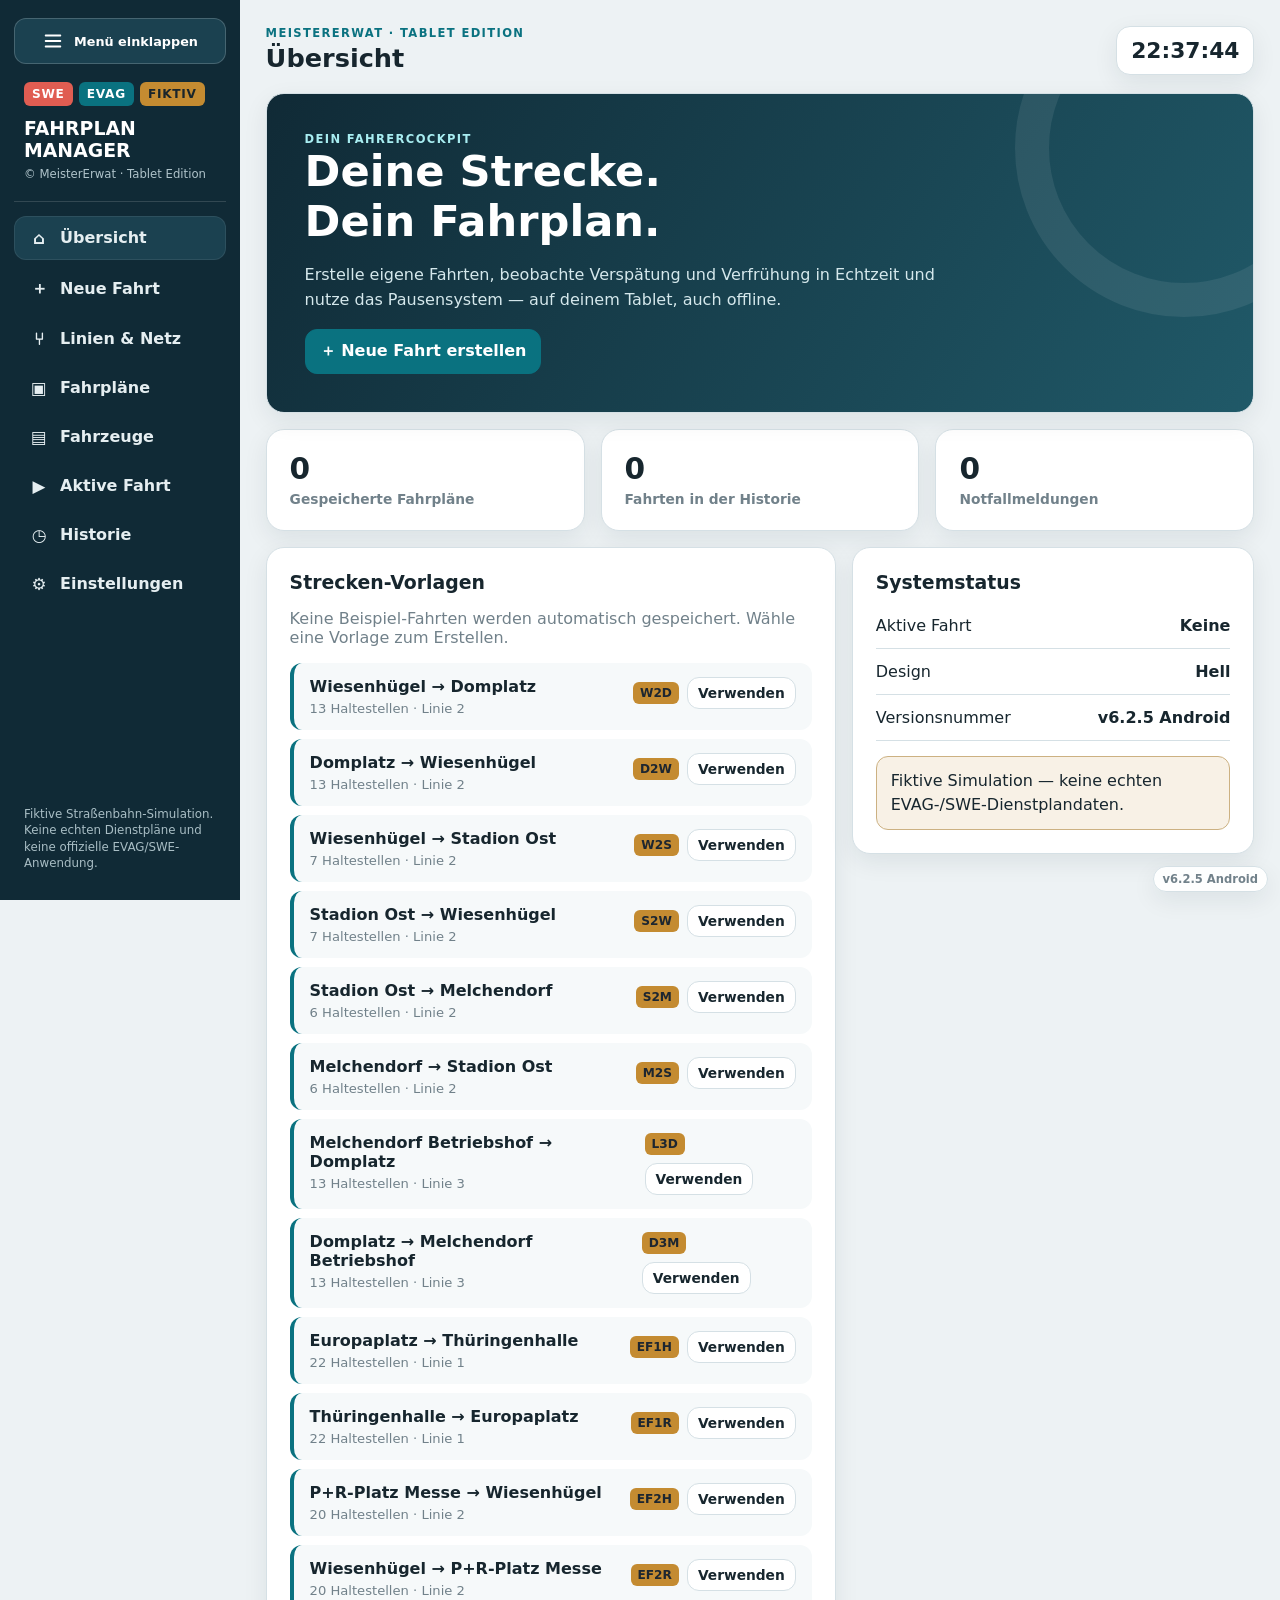
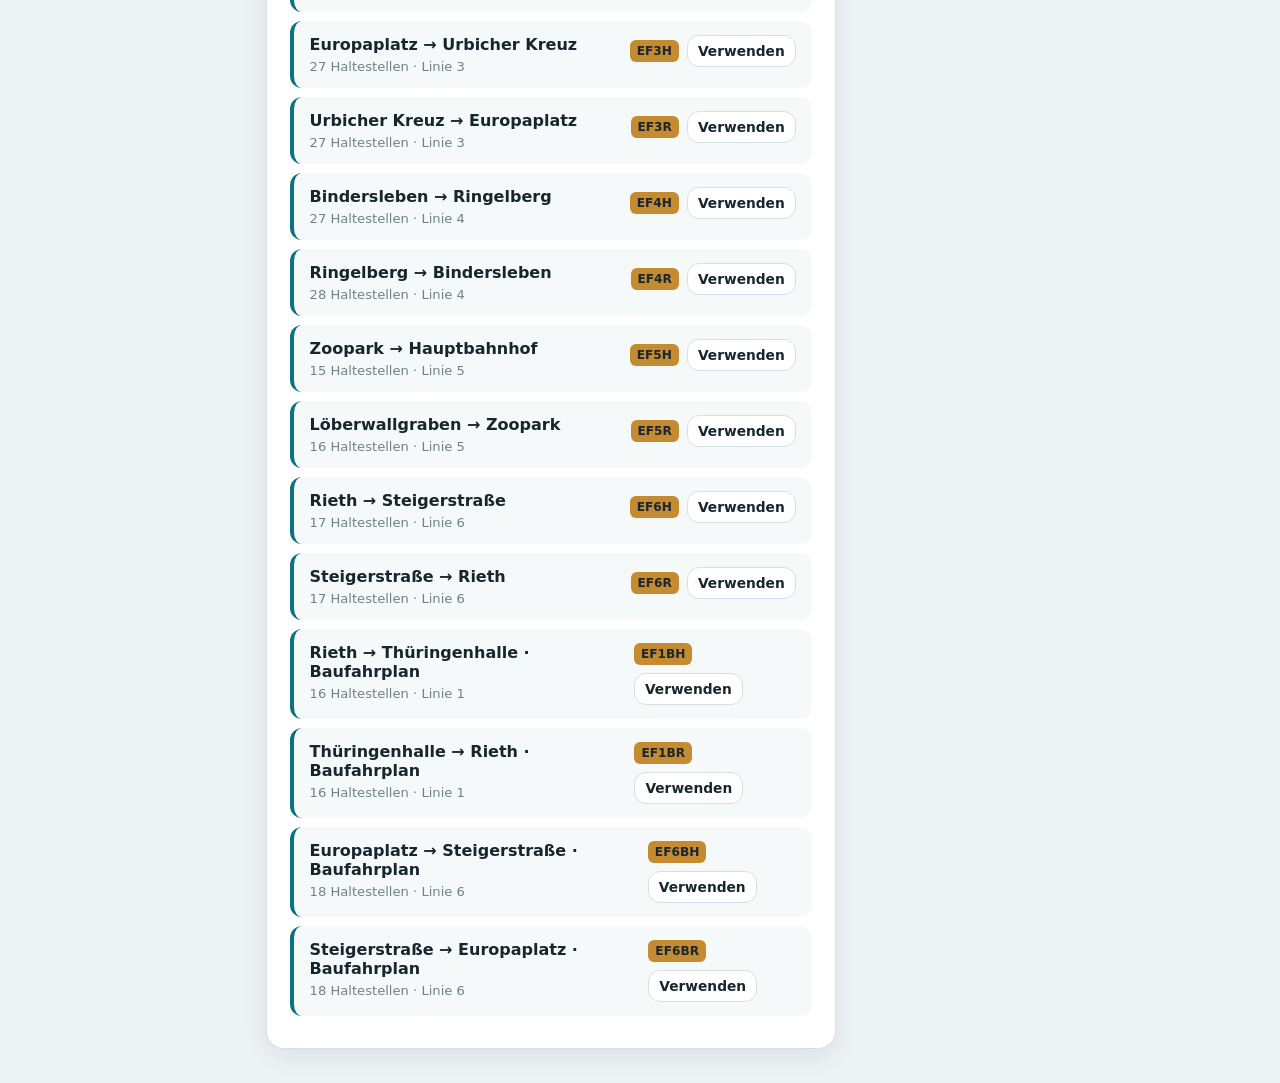
==== commit b5bce047: "Improve line editing, passenger display and sidebar motion in 6.2.5" ====
--- a/app/src/main/assets/index.html
+++ b/app/src/main/assets/index.html
@@ -18,7 +18,7 @@
 @media(max-width:520px){.main{padding:10px;padding-bottom:40px}.topbar{align-items:flex-start}.clock-chip{padding:8px 9px;font-size:.95rem}.page-title{font-size:1.4rem}.form-grid{grid-template-columns:1fr}.card{border-radius:15px}.stop-editor-fields{gap:8px}.route-card{display:block}.route-card .actions{margin-top:10px}.data-item{display:block}.data-actions{justify-content:flex-start;margin-top:12px}.driver-controls button{flex:1 1 42%}.driver-controls .primary{flex-basis:100%}.hero h2{font-size:1.75rem}}
 .network-map{margin-top:14px;overflow:auto;max-height:700px;border:1px solid var(--line);border-radius:12px}.network-map svg{display:block;width:1100px;height:1080px;touch-action:pan-x pan-y}.network-map text{font:12px system-ui;fill:var(--text);pointer-events:none}.network-map .draft-node text{fill:white;font-weight:800}.network-node{cursor:crosshair}.network-node:focus circle{stroke:var(--teal);stroke-width:5}.draft-node{cursor:grab;touch-action:none}.line-stops{max-height:620px;overflow:auto;margin-top:12px}.line-stop{display:grid;grid-template-columns:30px minmax(0,1fr) 38px;gap:10px;border-bottom:1px solid var(--line);padding:12px 0}.line-stop-actions{display:flex;flex-direction:column;gap:6px}.line-stop input{padding:8px}details summary{cursor:pointer;font-weight:750}details p{line-height:1.6}a{color:var(--teal)}
 #networkTemplate{flex-basis:100%!important}input[type=color]{height:46px;padding:4px}.network-map-tools{margin-top:12px}
-.content.network-view{max-width:none}.network-view .network-map{max-height:none}.network-view .line-stops{display:grid;grid-template-columns:repeat(auto-fit,minmax(260px,1fr));gap:0 22px}.network-mode-field{margin:12px 0;max-width:540px}.network-legend{display:flex;flex-wrap:wrap;gap:8px;margin-top:12px}.network-legend .pill{border-left:5px solid var(--route-color)}
+.content.network-view{max-width:none}.network-view .network-map{max-height:none}.network-view .line-stops{display:grid;grid-template-columns:repeat(auto-fit,minmax(260px,1fr));gap:0 22px}.network-mode-field{margin:12px 0;max-width:540px}.network-legend{display:grid;grid-template-columns:repeat(auto-fit,minmax(220px,1fr));gap:8px;margin-top:12px}.network-direction-buttons{display:flex;flex-direction:column;gap:8px}.network-map.is-line-editing svg{touch-action:none}.network-route-button{text-align:left;white-space:normal}.network-route-button[aria-pressed=true]{outline:2px solid var(--route-color);background:var(--soft)}.network-route-button:disabled{opacity:1}.network-link.is-muted{filter:grayscale(1);opacity:.25}.network-legend .pill{border-left:5px solid var(--route-color)}
 .departure-controls{display:flex;gap:8px;align-items:center}.departure-controls input{flex:1}.departure-controls button{flex:none}
 .traffic-actions{display:grid;grid-template-columns:repeat(5,minmax(0,1fr));gap:8px;width:100%;align-items:stretch}.traffic-actions button{min-width:0;padding:11px 4px;font-size:clamp(.7rem,2.6vw,.9rem);overflow-wrap:anywhere}
 .departure-controls{flex-wrap:wrap}.departure-controls input{flex:1 1 105px}.network-map-tools .is-editing{background:#253039;border-color:#253039;color:white;box-shadow:inset 0 2px 4px #0005}.network-map.is-editing svg{touch-action:none}.network-map.is-editing .network-connections{pointer-events:stroke}.network-map.is-editing .network-link{cursor:pointer;stroke-width:5}.network-map.is-editing .network-node{cursor:grab}.network-map.is-editing .network-stop-label{pointer-events:auto;cursor:move;paint-order:stroke;stroke:var(--soft);stroke-width:3px;stroke-linejoin:round}.network-map.is-editing .network-node.selected circle{stroke:#ed7b22;stroke-width:5}.network-map.is-editing .network-link.selected{stroke-width:7;opacity:1}.network-editor-tools,.network-edit-inspector{padding:15px;background:var(--soft);border:1px solid var(--line);border-radius:12px;margin-top:12px}.network-editor-tools p{margin:10px 0 0;font-size:.86rem;line-height:1.5}.network-editor-tools button[aria-pressed=true]{background:var(--nav);color:white;border-color:var(--nav)}.network-edit-inspector .form-grid{grid-template-columns:repeat(auto-fit,minmax(160px,1fr))}.network-edit-inspector h3{margin-bottom:14px}.color-swatches{display:flex;gap:8px;flex-wrap:wrap;margin:12px 0}.color-swatch{width:36px;height:36px;padding:0;border:3px solid var(--panel);border-radius:50%;background:var(--swatch);box-shadow:0 0 0 1px var(--muted)}.color-swatch[aria-pressed=true]{outline:3px solid var(--text);outline-offset:2px}.network-edit-inspector input[type=color]{max-width:160px}.network-link{vector-effect:none}.network-stop-label{paint-order:stroke;stroke:var(--soft);stroke-width:3px;stroke-linejoin:round}.network-plan-files details{margin-top:12px}.network-plan-files code{overflow-wrap:anywhere}
--- a/app/src/main/assets/cockpit.css
+++ b/app/src/main/assets/cockpit.css
@@ -21,3 +21,35 @@
 @media(prefers-reduced-motion:reduce){.cab-rotary-turn{transition:none}}
 @keyframes cab-screw-tighten{0%{transform:translate(0,-1.2cqw) rotate(-900deg) scale(1.15);opacity:0;filter:drop-shadow(0 .6cqw .3cqw #0009)}10%{transform:translate(0,-.9cqw) rotate(-900deg) scale(1.12);opacity:1}25%,33%{transform:translate(0,-.65cqw) rotate(-675deg) scale(1.09)}45%,53%{transform:translate(0,-.45cqw) rotate(-450deg) scale(1.06)}65%,73%{transform:translate(0,-.25cqw) rotate(-225deg) scale(1.03)}90%,100%{transform:translate(0,0) rotate(0) scale(1);opacity:1;filter:none}}
 @media(prefers-reduced-motion:reduce){.cab-screw.is-loose .cab-screw-face{animation:cab-screw-fade .2s linear forwards}.cab-screw.is-tightening .cab-screw-face{animation:cab-screw-appear .2s linear forwards}@keyframes cab-screw-fade{to{opacity:0}}@keyframes cab-screw-appear{from{opacity:0}to{opacity:1}}}
+
+/* Passenger LCD: fixed light palette, independent of the driver's night theme. */
+.modal.passenger-modal{width:min(1180px,100%);max-height:96dvh;padding:16px;background:#1c2023;border:1px solid #697072;border-radius:12px;box-shadow:0 24px 90px #000b}
+.passenger-modal>h2{position:absolute;width:1px;height:1px;overflow:hidden;clip-path:inset(50%)}
+.passenger-modal .modal-footer{margin-top:12px}.passenger-modal .modal-footer button{background:#333b40;border-color:#596166;color:#fff}
+#passengerDisplay{container-type:inline-size}
+.passenger-monitor{padding:2.2cqw 2.6cqw 2.8cqw;border-radius:1cqw;background:linear-gradient(110deg,#595a55,#222725 5%,#6b6c63 50%,#2b302d 94%,#595b54);box-shadow:inset 0 1px 2px #d4d5c055,0 3px 8px #0009}
+.passenger-screen{position:relative;isolation:isolate;overflow:hidden;border:1.2cqw solid #0b1015;background:#e9edf4;color:#080c15;font-family:Arial,Helvetica,sans-serif;aspect-ratio:1.6;display:grid;grid-template-rows:21% 62% 17%;box-shadow:0 0 0 1px #000,inset 0 0 10px #0d203033}
+.passenger-screen:after{content:"";position:absolute;z-index:2;inset:0;pointer-events:none;background:linear-gradient(115deg,#ffffff08,transparent 45%,#738fbc08);box-shadow:inset 0 0 1.6cqw #14243c1c}
+.passenger-heading{display:grid;grid-template-columns:14% minmax(0,1fr) 15%;align-items:start;background:#e5e9f3}
+.passenger-line{height:100%;display:grid;place-items:center;color:#fff;background:#132e60;font-size:9cqw;font-weight:400;line-height:1;letter-spacing:-.05em;padding:.6cqw;overflow-wrap:anywhere}
+.passenger-current{position:relative;min-width:0;padding:1cqw 1.8cqw .7cqw 6.8cqw;height:100%;display:flex;flex-direction:column;justify-content:center}
+.passenger-current:before{content:"";position:absolute;left:3.2cqw;bottom:0;width:1cqw;height:44%;background:#14384e}
+.passenger-current-name{font-size:5.6cqw;line-height:1.12;font-weight:700;letter-spacing:-.035em;overflow-wrap:anywhere}
+.passenger-departure{font-size:1.9cqw;line-height:1.2;font-weight:700;margin-top:.7cqw}
+.passenger-clock{font-size:4.2cqw;line-height:1;font-weight:700;letter-spacing:-.04em;font-variant-numeric:tabular-nums;padding:2.5cqw 1cqw 0 0;white-space:nowrap;text-align:right}
+.passenger-stops{display:flex;flex-direction:column;min-height:0;background:#e9edf3}
+.passenger-row{display:grid;grid-template-columns:14% 7% minmax(0,1fr);flex:1;min-height:0;align-items:stretch}
+.passenger-minutes{align-self:center;text-align:right;white-space:nowrap;font-size:2.3cqw;line-height:1;font-variant-numeric:tabular-nums}
+.passenger-track{position:relative}.passenger-track:before{content:"";position:absolute;top:0;bottom:0;left:50%;transform:translateX(-50%);width:1cqw;background:#14384e;border-top:.8cqw solid #e9edf3}
+.passenger-stop{min-width:0;display:flex;flex-direction:column;justify-content:center;padding:.7cqw 1cqw .7cqw 0;font-size:4.7cqw;line-height:1.08;letter-spacing:-.025em;overflow-wrap:anywhere}
+.passenger-row.is-destination{background:#dde3ed;flex:1.12}.passenger-row.is-destination .passenger-stop{font-size:5.5cqw;font-weight:700}
+.passenger-row.is-destination .passenger-track:before{bottom:50%;border-color:#dde3ed}.passenger-row.is-destination .passenger-track:after{content:"";position:absolute;width:3cqw;height:1cqw;background:#14384e;left:50%;top:50%;transform:translate(-50%,-50%)}
+.passenger-row.has-gap .passenger-track:before{background:repeating-linear-gradient(to bottom,#14384e 0 1cqw,transparent 1cqw 1.7cqw)}
+.passenger-connections{display:flex;gap:.5cqw;margin-top:.6cqw}.passenger-transfer{background:var(--transfer-color);color:#fff;min-width:3.5cqw;height:3.5cqw;display:grid;place-items:center;padding:0 .5cqw;font-size:2.9cqw;line-height:1;font-weight:700;letter-spacing:0}
+.passenger-brand{display:flex;align-items:center;justify-content:center;background:#eef0f5}
+.passenger-logo{display:inline-flex;border:.25cqw solid #d5103c;color:#d5103c;font-size:4.5cqw;line-height:1.03;font-weight:700;letter-spacing:-.05em;transform:scaleX(.94)}
+.passenger-logo b{background:#d5103c;color:#fff;padding:.3cqw .7cqw;letter-spacing:-.07em}.passenger-logo>span{padding:.3cqw .6cqw;font-weight:500}
+.passenger-terminus{margin:auto;text-align:center;font-size:4cqw;line-height:1.5}.passenger-terminus span{font-size:3cqw}
+.passenger-empty{padding:30px;color:#fff;text-align:center}
+@media(max-width:600px){.modal.passenger-modal{padding:8px}.passenger-modal .modal-footer{margin-top:8px}.modal-backdrop:has(.passenger-modal){padding:6px}}
+@media(orientation:landscape) and (max-height:700px){.modal.passenger-modal{width:min(1180px,calc(136dvh - 100px));padding:8px}.passenger-modal .modal-footer{margin-top:6px}.passenger-modal .modal-footer button{padding:7px 14px}}
--- a/app/src/main/assets/shell.css
+++ b/app/src/main/assets/shell.css
@@ -1,4 +1,31 @@
-.sidebar-toggle{display:flex;align-items:center;justify-content:center;gap:10px;width:100%;min-height:44px;background:var(--nav2);border-color:#ffffff30;color:#fff;font-size:.8rem}.sidebar-toggle>span:first-child{display:flex;flex-shrink:0}.sidebar-toggle svg{display:block;width:22px;height:22px;fill:none;stroke:currentColor;stroke-width:2;stroke-linecap:round}.sidebar-toggle:focus-visible,.nav button:focus-visible{outline:3px solid #ffe5a0;outline-offset:1px}.sidebar-collapsed .shell{grid-template-columns:64px minmax(0,1fr)}.sidebar-collapsed .sidebar{padding-left:max(8px,env(safe-area-inset-left,0px));padding-right:8px}.sidebar-collapsed .brand,.sidebar-collapsed .side-bottom,.sidebar-collapsed .nav-label,.sidebar-collapsed .sidebar-toggle-label{display:none}.sidebar-collapsed .nav button{position:relative;justify-content:center;padding:11px 0;min-height:44px}.sidebar-collapsed .nav-icon{width:auto}.sidebar-collapsed #activeDot{position:absolute;right:1px;top:0;color:#79e5ac;font-size:.65rem}.sidebar-collapsed .content{max-width:none}
-@media(max-width:900px){.sidebar-toggle{width:auto;align-self:flex-end;padding:7px 12px}.sidebar-collapsed .shell{grid-template-columns:minmax(0,1fr)}.sidebar-collapsed .sidebar{padding:calc(8px + var(--menu-offset) + env(safe-area-inset-top,0px)) max(12px,env(safe-area-inset-right,0px)) 8px max(12px,env(safe-area-inset-left,0px))}.sidebar-collapsed .nav{display:none}.sidebar-collapsed .sidebar-toggle-label{display:inline}.sidebar-collapsed .sidebar-toggle{align-self:flex-start}}
+.sidebar-toggle{display:flex;align-items:center;justify-content:center;gap:10px;width:100%;min-height:44px;background:var(--nav2);border-color:#ffffff30;color:#fff;font-size:.8rem;overflow:hidden}
+.sidebar-toggle>span:first-child{display:flex;flex-shrink:0}.sidebar-toggle svg{display:block;width:22px;height:22px;fill:none;stroke:currentColor;stroke-width:2;stroke-linecap:round}
+.sidebar-toggle:focus-visible,.nav button:focus-visible{outline:3px solid #ffe5a0;outline-offset:1px}
+.shell{transition:grid-template-columns 300ms cubic-bezier(.22,.68,0,1)}
+.sidebar{transition:padding 300ms cubic-bezier(.22,.68,0,1),gap 300ms cubic-bezier(.22,.68,0,1);overflow-x:hidden}
+.sidebar .brand,.sidebar .side-bottom{max-height:200px;overflow:hidden;transition:max-height 300ms cubic-bezier(.22,.68,0,1),opacity 180ms ease,padding 300ms ease,margin 300ms ease,transform 300ms ease,visibility 0s}
+.sidebar .brand>div{min-width:190px}
+.sidebar .nav-label,.sidebar-toggle-label{display:inline-block;max-width:180px;opacity:1;white-space:nowrap;overflow:hidden;transition:max-width 300ms cubic-bezier(.22,.68,0,1),opacity 150ms ease,transform 300ms ease}
+.sidebar .nav button{position:relative;justify-content:flex-start;padding:11px 13px;min-height:44px;gap:10px;overflow:hidden;transition:gap 300ms ease,background-color 150ms ease}
+.sidebar .nav-icon{width:22px;flex-shrink:0}
+.sidebar-collapsed .shell{grid-template-columns:64px minmax(0,1fr)}
+.sidebar-collapsed .sidebar{padding-left:max(8px,env(safe-area-inset-left,0px));padding-right:8px}
+.sidebar-collapsed .brand,.sidebar-collapsed .side-bottom{max-height:0;opacity:0;padding:0;margin:0;transform:translateX(-12px);visibility:hidden;transition-delay:0s,0s,0s,0s,0s,300ms}
+.sidebar-collapsed .nav-label,.sidebar-collapsed .sidebar-toggle-label{max-width:0;opacity:0;transform:translateX(-8px)}
+.sidebar-collapsed .nav button,.sidebar-collapsed .sidebar-toggle{gap:0}
+.sidebar-collapsed #activeDot{position:absolute;right:1px;top:0;color:#79e5ac;font-size:.65rem}
+.sidebar-collapsed .content{max-width:none}
+@media(max-width:900px){
+ .shell{transition:none}.sidebar{overflow:hidden}
+ .sidebar-toggle{width:100%;justify-content:flex-end;padding:7px 12px}
+ .sidebar .brand{max-height:100px}.sidebar .brand>div{min-width:0}
+ .sidebar .nav{max-height:64px;opacity:1;transform:translateY(0);visibility:visible;transition:max-height 300ms cubic-bezier(.22,.68,0,1),opacity 180ms ease,transform 300ms ease,padding 300ms ease,visibility 0s}
+ .sidebar .nav button{padding:9px 11px;flex-shrink:0}.sidebar .nav-icon{width:auto}
+ .sidebar-collapsed .shell{grid-template-columns:minmax(0,1fr)}
+ .sidebar-collapsed .sidebar{padding:calc(8px + var(--menu-offset) + env(safe-area-inset-top,0px)) max(12px,env(safe-area-inset-right,0px)) 8px max(12px,env(safe-area-inset-left,0px));gap:0}
+ .sidebar-collapsed .brand{max-height:0}.sidebar-collapsed .nav{max-height:0;opacity:0;transform:translateY(-8px);padding:0;visibility:hidden;pointer-events:none;transition-delay:0s,0s,0s,0s,300ms}
+ .sidebar-collapsed .sidebar-toggle-label{max-width:180px;opacity:1;transform:none}.sidebar-collapsed .sidebar-toggle{gap:10px}
+}
+@media(prefers-reduced-motion:reduce){.shell,.sidebar,.sidebar .brand,.sidebar .side-bottom,.sidebar .nav,.sidebar .nav button,.sidebar .nav-label,.sidebar-toggle-label{transition:none!important}}
 
 .version-trigger{border:0;background:transparent;padding:8px 0;font-weight:800}.version-trigger:focus-visible{outline:2px solid var(--teal);outline-offset:4px}.version-trigger,.version{touch-action:manipulation;user-select:none}
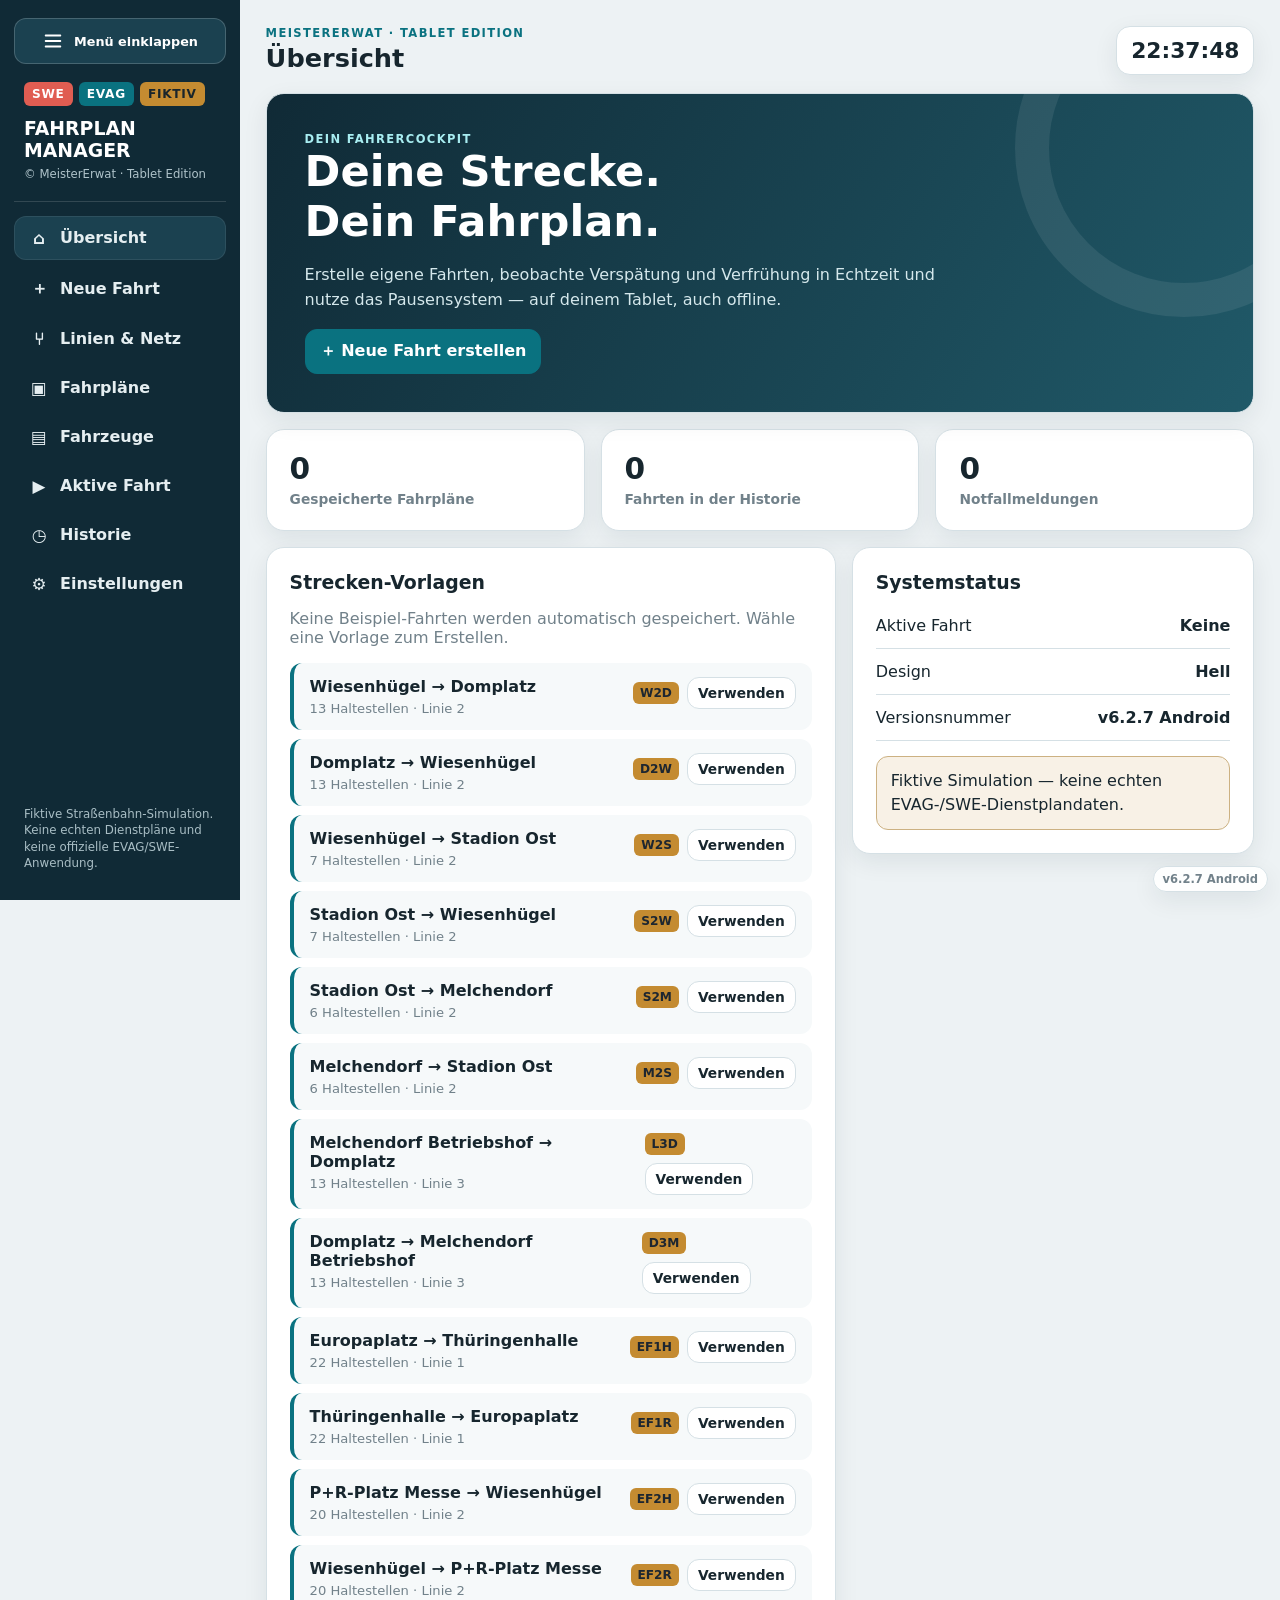
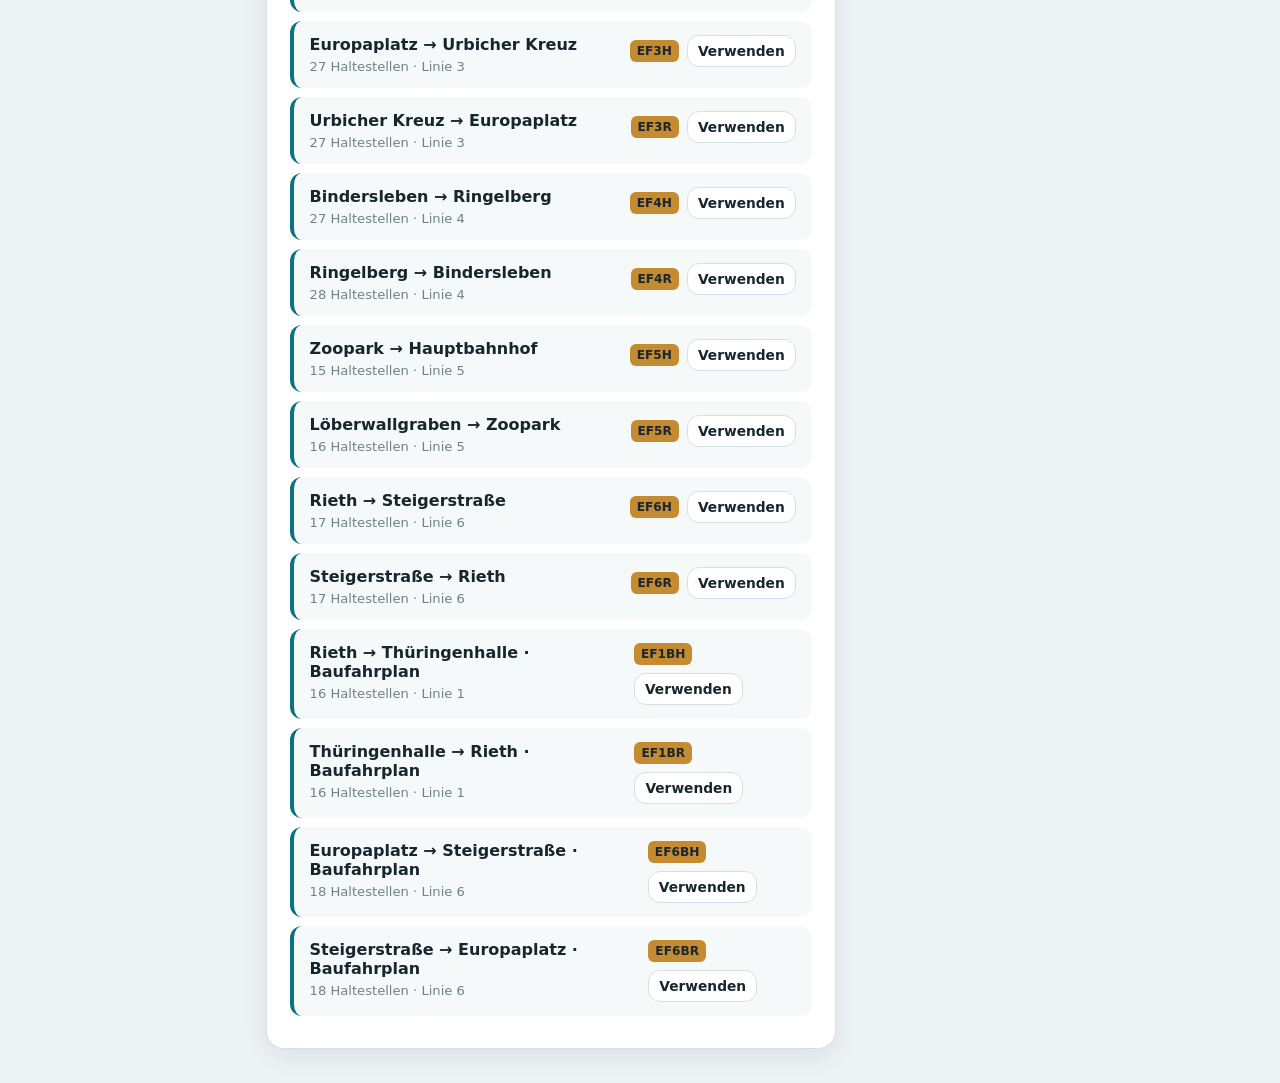
==== commit e52f95c8: "Add modular vehicle cabs and Android release updates in 6.2.7" ====
--- a/app/src/main/assets/index.html
+++ b/app/src/main/assets/index.html
@@ -59,8 +59,11 @@
 <script src="network-plan-data.js"></script>
 <script src="network-editor.js"></script>
 <script src="line-editor.js"></script>
+<script src="vehicle-bundles-data.js"></script>
+<script src="vehicle-bundles.js"></script>
 <script src="cockpit.js"></script>
 <script src="vehicle-types-data.js"></script>
 <script src="vehicles.js"></script>
+<script src="updates.js"></script>
 <script src="app.js"></script>
 </body></html>
--- a/app/src/main/assets/cockpit.css
+++ b/app/src/main/assets/cockpit.css
@@ -1,11 +1,11 @@
-.cab-console{position:relative;min-width:0;padding:14px;background:#242932;border:1px solid #10151d;border-radius:14px;color:#eef1f3;box-shadow:0 8px 22px #10182033,inset 0 1px #b5c2cb33}.cab-header{display:flex;align-items:center;justify-content:space-between;gap:12px;flex-wrap:wrap;padding:0 4px 12px;font-size:.72rem;font-weight:850;letter-spacing:.09em}.cab-header small{margin-left:10px;color:#aebac5;font-size:.64rem}
-.cab-panel-viewport{overflow-x:auto;overscroll-behavior-inline:contain;max-width:100%;border-radius:8px;scrollbar-color:#89949f #171c23;scrollbar-width:thin}.cab-panel-viewport:focus-visible{outline:2px solid #ffe89b;outline-offset:4px}.cab-stage{position:relative;container-type:inline-size;isolation:isolate;width:100%;min-width:0;aspect-ratio:1681/936;overflow:hidden;background:#65636f}.cab-panel-photo{position:absolute;inset:0;width:100%;height:100%;display:block;pointer-events:none;user-select:none}.cab-screw{position:absolute;aspect-ratio:1;transform:translate(-50%,-50%);pointer-events:none}.driver-controls.cab-controls{position:absolute;inset:0;display:grid;grid-template-columns:1fr;margin:0;padding:0;border:0;gap:0;pointer-events:none}.cab-group-mark{position:absolute;transform:translate(-50%,-50%);color:#efefea;font-size:max(8px,1.16cqw);font-weight:750;line-height:1;letter-spacing:.055em;white-space:nowrap;text-shadow:0 1px 1px #23232a80;pointer-events:none}
-.cab-button,.cab-placeholder{position:absolute;aspect-ratio:1;transform:translate(-50%,-50%);display:block;min-width:0;min-height:0;margin:0;padding:0!important;border:0!important;border-radius:50%;background:none!important;box-shadow:none;color:#f7f7ef;pointer-events:auto;touch-action:manipulation}.cab-placeholder{pointer-events:none}.cab-placeholder .cab-face{background:none}.cab-bezel{position:absolute;inset:0;display:block;border-radius:50%;pointer-events:none}.cab-face{position:absolute;inset:var(--cap-inset,15.7143%);display:grid;place-items:center;border-radius:50%;background-image:url('images/cab-panel-photoreal.webp');background-size:var(--cap-size-x) var(--cap-size-y);background-position:var(--cap-x) var(--cap-y);color:#13212a;pointer-events:none;transition:filter .09s,transform .09s,box-shadow .09s}.cab-face::after{content:'';position:absolute;inset:0;border-radius:inherit;background:#0000;transition:background .08s;pointer-events:none}.cab-face svg{position:relative;z-index:1;width:47%;height:47%;fill:none;stroke:currentColor;stroke-width:1.8;stroke-linecap:round;stroke-linejoin:round;opacity:.9;filter:drop-shadow(0 1px 0 #ffffff22)}.cab-blue .cab-face,.cab-red .cab-face{color:#f0f1e6}.cab-amber .cab-face{color:#422706}.cab-green .cab-face{color:#073525}.cab-button:hover{filter:none}.cab-button:hover .cab-face{filter:brightness(1.1)}.cab-button:active,.cab-button.is-down{transform:translate(-50%,-50%)}.cab-button:active .cab-face,.cab-button.is-down .cab-face{transform:translateY(1px) scale(.985);filter:brightness(.86);box-shadow:inset 0 3px 6px #0009}.cab-button:active .cab-face::after,.cab-button.is-down .cab-face::after{background:#00000016}.cab-button:focus-visible{outline:3px solid #ffe5a0;outline-offset:2px;z-index:2}.cab-button:disabled{opacity:1;cursor:not-allowed}.cab-button:disabled .cab-face{filter:grayscale(.85) brightness(.72)}.cab-button:disabled .cab-label{opacity:.5}.cab-label{position:absolute;bottom:calc(100% + .45cqw);left:-35%;width:170%;display:block;color:#f1f1e9;font-size:max(8px,1.07cqw);line-height:1.17;font-weight:700;letter-spacing:.015em;text-align:center;text-shadow:0 1px 1px #272831aa;pointer-events:none}.cab-emergency .cab-label{font-weight:900;color:#fff1c0;letter-spacing:.08em}.cab-emergency .cab-face svg{width:36%;height:36%;stroke-width:1.7}.cab-emergency[aria-pressed=true] .cab-face{transform:translateY(3px) scale(.97);filter:brightness(.79);box-shadow:inset 0 4px 7px #0008}
+.cab-console{position:relative;min-width:0;padding:14px;background:var(--cab-console,#242932);border:1px solid #10151d;border-radius:14px;color:var(--cab-text,#eef1f3);box-shadow:0 8px 22px #10182033,inset 0 1px #b5c2cb33}.cab-header{display:flex;align-items:center;justify-content:space-between;gap:12px;flex-wrap:wrap;padding:0 4px 12px;font-size:.72rem;font-weight:850;letter-spacing:.09em}.cab-header small{margin-left:10px;color:#aebac5;font-size:.64rem}
+.cab-panel-viewport{overflow-x:auto;overscroll-behavior-inline:contain;max-width:100%;border-radius:8px;scrollbar-color:#89949f #171c23;scrollbar-width:thin}.cab-panel-viewport:focus-visible{outline:2px solid #ffe89b;outline-offset:4px}.cab-stage{position:relative;container-type:inline-size;isolation:isolate;width:100%;min-width:0;aspect-ratio:var(--cab-width,1681)/var(--cab-height,936);overflow:hidden;background:var(--cab-panel,#65636f)}.cab-panel-photo{position:absolute;inset:0;width:100%;height:100%;display:block;pointer-events:none;user-select:none}.cab-screw{position:absolute;aspect-ratio:1;transform:translate(-50%,-50%);pointer-events:none}.driver-controls.cab-controls{position:absolute;inset:0;display:grid;grid-template-columns:1fr;margin:0;padding:0;border:0;gap:0;pointer-events:none}.cab-group-mark{position:absolute;transform:translate(-50%,-50%);color:#efefea;font-size:max(8px,1.16cqw);font-weight:750;line-height:1;letter-spacing:.055em;white-space:nowrap;text-shadow:0 1px 1px #23232a80;pointer-events:none}
+.cab-button,.cab-placeholder{position:absolute;aspect-ratio:1;transform:translate(-50%,-50%);display:block;min-width:0;min-height:0;margin:0;padding:0!important;border:0!important;border-radius:50%;background:none!important;box-shadow:none;color:#f7f7ef;pointer-events:auto;touch-action:manipulation}.cab-placeholder{pointer-events:none}.cab-placeholder .cab-face{background:none}.cab-bezel{position:absolute;inset:0;display:block;border-radius:50%;pointer-events:none}.cab-face{position:absolute;inset:var(--cap-inset,15.7143%);display:grid;place-items:center;border-radius:50%;background-image:var(--cab-image);background-size:var(--cap-size-x) var(--cap-size-y);background-position:var(--cap-x) var(--cap-y);color:#13212a;pointer-events:none;transition:filter .09s,transform .09s,box-shadow .09s}.cab-face::after{content:'';position:absolute;inset:0;border-radius:inherit;background:#0000;transition:background .08s;pointer-events:none}.cab-face svg{position:relative;z-index:1;width:47%;height:47%;fill:none;stroke:currentColor;stroke-width:1.8;stroke-linecap:round;stroke-linejoin:round;opacity:.9;filter:drop-shadow(0 1px 0 #ffffff22)}.cab-blue .cab-face,.cab-red .cab-face{color:#f0f1e6}.cab-amber .cab-face{color:#422706}.cab-green .cab-face{color:#073525}.cab-button:hover{filter:none}.cab-button:hover .cab-face{filter:brightness(1.1)}.cab-button:active,.cab-button.is-down{transform:translate(-50%,-50%)}.cab-button:active .cab-face,.cab-button.is-down .cab-face{transform:translateY(1px) scale(.985);filter:brightness(.86);box-shadow:inset 0 3px 6px #0009}.cab-button:active .cab-face::after,.cab-button.is-down .cab-face::after{background:#00000016}.cab-button:focus-visible{outline:3px solid #ffe5a0;outline-offset:2px;z-index:2}.cab-button:disabled{opacity:1;cursor:not-allowed}.cab-button:disabled .cab-face{filter:grayscale(.85) brightness(.72)}.cab-button:disabled .cab-label{opacity:.5}.cab-label{position:absolute;bottom:calc(100% + .45cqw);left:-35%;width:170%;display:block;color:#f1f1e9;font-size:max(8px,1.07cqw);line-height:1.17;font-weight:700;letter-spacing:.015em;text-align:center;text-shadow:0 1px 1px #272831aa;pointer-events:none}.cab-emergency .cab-label{font-weight:900;color:#fff1c0;letter-spacing:.08em}.cab-emergency .cab-face svg{width:36%;height:36%;stroke-width:1.7}.cab-emergency[aria-pressed=true] .cab-face{transform:translateY(3px) scale(.97);filter:brightness(.79);box-shadow:inset 0 4px 7px #0008}
 .cab-footer{display:flex;align-items:center;justify-content:space-between;gap:10px;flex-wrap:wrap;padding:12px 4px 0;font-size:.53rem;letter-spacing:.08em;color:#aab8c3}.cab-footer>div{display:flex;gap:16px;flex-wrap:wrap}.cab-text-button{padding:4px 0;border:0;background:none;color:#dce6ec;font-size:.7rem;text-decoration:underline;text-underline-offset:3px}.cab-text-button[aria-pressed=true]{color:#ffd997}.cab-scroll-hint{display:none;margin:0 4px 10px;font-size:.75rem;color:#b7c4ce}.driver-view>.grid{grid-template-columns:minmax(0,2fr) minmax(260px,1fr);grid-template-areas:"summary route" "console route";align-items:start}.driver-view>.grid>.col-8{grid-area:summary}.driver-view>.grid>.col-4{grid-area:route}.driver-view>.grid>.cab-panel-row{grid-area:console}.driver-view #driverRouteMap{max-height:520px}
 @media(max-width:900px){.driver-view>.grid{grid-template-columns:minmax(0,1fr);grid-template-areas:"summary" "console" "route"}.driver-view #driverRouteMap{max-height:300px}.cab-header small{display:block;margin:5px 0 0}.cab-console{padding:10px}}@media(max-width:520px){.cab-stage{min-width:720px}.cab-scroll-hint{display:block}.cab-header{font-size:.67rem}.cab-footer>span{font-size:.48rem}}
-.cab-fullscreen-toggle .cab-face{background-image:linear-gradient(145deg,#90d4ff88,#0a57c1bb),url('images/cab-panel-photoreal.webp');background-size:100% 100%,var(--cap-size-x) var(--cap-size-y);background-position:center,var(--cap-x) var(--cap-y);color:#f4faff;box-shadow:inset 0 1px 2px #b5e6ff88}.cab-fullscreen-toggle[aria-pressed=true] .cab-face{filter:brightness(1.2);box-shadow:inset 0 3px 6px #00294faa,0 0 9px #5bc9ff88}.cab-fullscreen-status{display:none}
-body.cab-fullscreen{overflow:hidden}.cab-fullscreen .shell{display:block;min-height:0}.cab-fullscreen .sidebar,.cab-fullscreen .topbar,.cab-fullscreen .version{display:none}.cab-fullscreen .main{position:fixed;inset:0;z-index:20;padding:max(10px,env(safe-area-inset-top,0px)) max(10px,env(safe-area-inset-right,0px)) max(10px,env(safe-area-inset-bottom,0px)) max(10px,env(safe-area-inset-left,0px));background:var(--bg);overflow:hidden}.cab-fullscreen .driver-view{display:grid;grid-template-rows:auto minmax(0,1fr);gap:10px;max-width:none;height:100%;min-height:0}.cab-fullscreen .cab-fullscreen-status{display:flex;justify-content:space-between;align-items:center;gap:15px;padding:10px 14px;background:var(--panel);border:1px solid var(--line);border-radius:12px}.cab-fullscreen-status>div:first-child{min-width:0}.cab-fullscreen-stop{display:block;font-size:clamp(1.15rem,2.1vw,1.9rem);line-height:1.15;margin:3px 0;overflow-wrap:anywhere}.cab-fullscreen-status .muted{font-size:.78rem}.cab-fullscreen-status .actions{justify-content:flex-end;flex-shrink:0}.cab-fullscreen .driver-view>.grid{grid-template-columns:minmax(0,1fr) clamp(240px,24vw,340px);grid-template-rows:minmax(0,1fr);grid-template-areas:"console route";gap:10px;min-height:0;align-items:stretch}.cab-fullscreen .driver-view>.grid>.col-8{display:none}.cab-fullscreen .driver-view>.grid>.col-4{height:100%;min-height:0}.cab-fullscreen .driver-view>.grid>.col-4>.card:first-child{display:flex;flex-direction:column;height:100%;min-height:0;padding:14px}.cab-fullscreen .driver-view>.grid>.col-4>.card:first-child>p,.cab-fullscreen .driver-view>.grid>.col-4>.card+.card{display:none}.cab-fullscreen .driver-view #driverRouteMap{flex:1;min-height:0;max-height:none}.cab-fullscreen .cab-panel-row{min-height:0}.cab-fullscreen .cab-console{height:100%;min-height:0;display:flex;flex-direction:column;padding:10px}.cab-fullscreen .cab-header,.cab-fullscreen .cab-footer{flex-shrink:0}.cab-fullscreen .cab-panel-viewport{flex:1;min-height:0;display:flex;align-items:center;justify-content:center;container-type:size;overflow:hidden}.cab-fullscreen .cab-stage{flex-shrink:0;width:min(100%,calc(100cqh * 1681 / 936));min-width:0}.cab-fullscreen .cab-scroll-hint{display:none}.cab-fullscreen .cab-footer>span{display:none}
-@media(max-width:760px) and (orientation:portrait){.cab-fullscreen .main{padding:6px}.cab-fullscreen .driver-view{gap:6px}.cab-fullscreen .driver-view>.grid{grid-template-columns:minmax(0,1fr);grid-template-rows:minmax(0,1.3fr) minmax(130px,1fr);grid-template-areas:"console" "route";gap:6px}.cab-fullscreen .cab-fullscreen-status{align-items:flex-start;gap:6px;padding:8px;flex-wrap:wrap}.cab-fullscreen-status .actions{justify-content:flex-start;gap:6px;flex-wrap:wrap}.cab-fullscreen-status .status,.cab-fullscreen-status .pill{padding:5px 8px;font-size:.78rem}.cab-fullscreen .cab-header{padding-bottom:6px}.cab-fullscreen .cab-footer{padding-top:5px}.cab-fullscreen .cab-console{padding:6px}.cab-fullscreen .driver-view>.grid>.col-4>.card:first-child{padding:10px}}
+.cab-fullscreen-toggle .cab-face{background-image:linear-gradient(145deg,#90d4ff88,#0a57c1bb),var(--cab-image);background-size:100% 100%,var(--cap-size-x) var(--cap-size-y);background-position:center,var(--cap-x) var(--cap-y);color:#f4faff;box-shadow:inset 0 1px 2px #b5e6ff88}.cab-fullscreen-toggle[aria-pressed=true] .cab-face{filter:brightness(1.2);box-shadow:inset 0 3px 6px #00294faa,0 0 9px #5bc9ff88}.cab-fullscreen-status{display:none}
+body.cab-fullscreen{overflow:hidden}.cab-fullscreen .shell{display:block;min-height:0}.cab-fullscreen .sidebar,.cab-fullscreen .topbar,.cab-fullscreen .version{display:none}.cab-fullscreen .main{position:fixed;inset:0;z-index:20;padding:max(10px,env(safe-area-inset-top,0px)) max(10px,env(safe-area-inset-right,0px)) max(10px,env(safe-area-inset-bottom,0px)) max(10px,env(safe-area-inset-left,0px));background:var(--bg);overflow:hidden}.cab-fullscreen .driver-view{display:grid;grid-template-rows:auto minmax(0,1fr);gap:10px;max-width:none;height:100%;min-height:0}.cab-fullscreen .cab-fullscreen-status{display:flex;justify-content:space-between;align-items:center;gap:15px;padding:10px 14px;background:var(--panel);border:1px solid var(--line);border-radius:12px}.cab-fullscreen-status>div:first-child{min-width:0}.cab-fullscreen-stop{display:block;font-size:clamp(1.15rem,2.1vw,1.9rem);line-height:1.15;margin:3px 0;overflow-wrap:anywhere}.cab-fullscreen-status .muted{font-size:.78rem}.cab-fullscreen-status .actions{justify-content:flex-end;flex-shrink:0}.cab-fullscreen .driver-view>.grid{grid-template-columns:minmax(0,1fr) minmax(0,clamp(240px,24vw,340px));grid-template-rows:minmax(0,1fr);grid-template-areas:"console route";gap:10px;min-height:0;align-items:stretch}.cab-fullscreen .driver-view>.grid>.col-8{display:none}.cab-fullscreen .driver-view>.grid>.col-4{height:100%;min-height:0}.cab-fullscreen .driver-view>.grid>.col-4>.card:first-child{display:flex;flex-direction:column;height:100%;min-height:0;padding:14px}.cab-fullscreen .driver-view>.grid>.col-4>.card:first-child>p,.cab-fullscreen .driver-view>.grid>.col-4>.card+.card{display:none}.cab-fullscreen .driver-view #driverRouteMap{flex:1;min-height:0;max-height:none}.cab-fullscreen .cab-panel-row{min-height:0}.cab-fullscreen .cab-console{height:100%;min-height:0;display:flex;flex-direction:column;padding:10px}.cab-fullscreen .cab-header,.cab-fullscreen .cab-footer{flex-shrink:0}.cab-fullscreen .cab-panel-viewport{flex:1;min-height:0;display:flex;align-items:center;justify-content:center;container-type:size;overflow:hidden}.cab-fullscreen .cab-stage{flex-shrink:0;width:min(100%,calc(100cqh * var(--cab-width,1681) / var(--cab-height,936)));min-width:0}.cab-fullscreen .cab-scroll-hint{display:none}.cab-fullscreen .cab-footer>span{display:none}
+@media(max-width:760px) and (orientation:portrait){.cab-fullscreen .main{padding:6px}.cab-fullscreen .driver-view{gap:6px}.cab-fullscreen .driver-view>.grid{grid-template-columns:minmax(0,1fr);grid-template-rows:minmax(0,1.3fr) minmax(0,1fr);grid-template-areas:"console" "route";gap:6px}.cab-fullscreen .cab-fullscreen-status{align-items:flex-start;gap:6px;padding:8px;flex-wrap:wrap}.cab-fullscreen-status .actions{justify-content:flex-start;gap:6px;flex-wrap:wrap}.cab-fullscreen-status .status,.cab-fullscreen-status .pill{padding:5px 8px;font-size:.78rem}.cab-fullscreen .cab-header{padding-bottom:6px}.cab-fullscreen .cab-footer{padding-top:5px}.cab-fullscreen .cab-console{padding:6px}.cab-fullscreen .driver-view>.grid>.col-4>.card:first-child{padding:10px}}
 @media(max-height:520px) and (orientation:landscape){.cab-fullscreen .main{padding:5px}.cab-fullscreen .cab-fullscreen-status{padding:5px 10px}.cab-fullscreen .cab-fullscreen-status .eyebrow{display:none}.cab-fullscreen-stop{font-size:1rem}.cab-fullscreen .driver-view{gap:5px}.cab-fullscreen .cab-header{padding-bottom:5px}.cab-fullscreen .cab-footer{padding-top:5px}}
 
 .cab-fullscreen .route-stop{grid-template-columns:18px minmax(0,1fr) auto;gap:6px}.cab-fullscreen .route-stop-name{font-size:.88rem;hyphens:auto}.cab-fullscreen .route-stop-time{font-size:.73rem}.cab-fullscreen .cab-label{overflow-wrap:anywhere}
@@ -13,11 +13,11 @@
 
 @media(max-width:520px) and (orientation:portrait){.cab-fullscreen .cab-label{left:-15%;width:130%}}
 
-.cab-door-indicators{position:absolute;inset:0;pointer-events:none}.cab-door-indicator{position:absolute;aspect-ratio:1;transform:translate(-50%,-50%);display:block;pointer-events:none}.cab-door-indicator .cab-face{filter:brightness(.65);color:#222b32}.cab-door-indicator .cab-face svg{opacity:.3}.cab-door-indicator.is-lit .cab-face{filter:none;background-size:100% 100%,var(--cap-size-x) var(--cap-size-y);background-position:center,var(--cap-x) var(--cap-y)}.cab-indicator-green.is-lit .cab-face{background-image:radial-gradient(circle at 32% 25%,#a4ffb780,#12e977bb,#048b3cdd),url('images/cab-panel-photoreal.webp');color:#073d25;box-shadow:0 0 10px #46e99988,inset 0 1px 4px #d9ffe7}.cab-indicator-amber.is-lit .cab-face{background-image:radial-gradient(circle at 32% 25%,#fff3ba88,#ffc544cc,#b96806dd),url('images/cab-panel-photoreal.webp');color:#593700;box-shadow:0 0 10px #ffc54888,inset 0 1px 4px #fff5c5}.cab-door-indicator.is-lit .cab-face svg{opacity:.9}
-.cab-screw{z-index:3;display:block;padding:0!important;border:0!important;border-radius:50%;background:none!important;min-width:0;min-height:0;touch-action:manipulation;cursor:pointer;pointer-events:auto}.cab-screw:hover{filter:none}.cab-screw:active{transform:translate(-50%,-50%)}.cab-screw:focus-visible{outline:2px solid #ffe5a0;outline-offset:2px}.cab-screw-face{position:absolute;inset:12.5%;border-radius:50%;background-image:url('images/cab-panel-photoreal.webp');background-size:var(--screw-size-x) var(--screw-size-y);background-position:var(--screw-x) var(--screw-y);pointer-events:none}.cab-screw-hole{position:absolute;inset:10%;border-radius:50%;opacity:0;background:radial-gradient(circle,#11151c 0 12%,#3b3c44 14% 19%,#777380 22% 68%,#696470 72% 100%);pointer-events:none}.cab-screw.is-loose .cab-screw-hole,.cab-screw.is-missing .cab-screw-hole{opacity:1}.cab-screw.is-missing .cab-screw-face{opacity:0}.cab-screw.is-loose .cab-screw-face{animation:cab-screw-drop 1.5s linear forwards;will-change:transform}
+.cab-door-indicators{position:absolute;inset:0;pointer-events:none}.cab-door-indicator{position:absolute;aspect-ratio:1;transform:translate(-50%,-50%);display:block;pointer-events:none}.cab-door-indicator .cab-face{filter:brightness(.65);color:#222b32}.cab-door-indicator .cab-face svg{opacity:.3}.cab-door-indicator.is-lit .cab-face{filter:none;background-size:100% 100%,var(--cap-size-x) var(--cap-size-y);background-position:center,var(--cap-x) var(--cap-y)}.cab-indicator-green.is-lit .cab-face{background-image:radial-gradient(circle at 32% 25%,#a4ffb780,#12e977bb,#048b3cdd),var(--cab-image);color:#073d25;box-shadow:0 0 10px #46e99988,inset 0 1px 4px #d9ffe7}.cab-indicator-amber.is-lit .cab-face{background-image:radial-gradient(circle at 32% 25%,#fff3ba88,#ffc544cc,#b96806dd),var(--cab-image);color:#593700;box-shadow:0 0 10px #ffc54888,inset 0 1px 4px #fff5c5}.cab-door-indicator.is-lit .cab-face svg{opacity:.9}
+.cab-screw{z-index:3;display:block;padding:0!important;border:0!important;border-radius:50%;background:none!important;min-width:0;min-height:0;touch-action:manipulation;cursor:pointer;pointer-events:auto}.cab-screw:hover{filter:none}.cab-screw:active{transform:translate(-50%,-50%)}.cab-screw:focus-visible{outline:2px solid #ffe5a0;outline-offset:2px}.cab-screw-face{position:absolute;inset:12.5%;border-radius:50%;background-image:var(--cab-image);background-size:var(--screw-size-x) var(--screw-size-y);background-position:var(--screw-x) var(--screw-y);pointer-events:none}.cab-screw-hole{position:absolute;inset:10%;border-radius:50%;opacity:0;background:radial-gradient(circle,#11151c 0 12%,#3b3c44 14% 19%,#777380 22% 68%,#696470 72% 100%);pointer-events:none}.cab-screw.is-loose .cab-screw-hole,.cab-screw.is-missing .cab-screw-hole{opacity:1}.cab-screw.is-missing .cab-screw-face{opacity:0}.cab-screw.is-loose .cab-screw-face{animation:cab-screw-drop 1.5s linear forwards;will-change:transform}
 @keyframes cab-screw-drop{0%{transform:translate(0,0) rotate(0) scale(1)}40%{transform:translate(0,-.6cqw) rotate(-900deg) scale(1.12);filter:drop-shadow(0 .6cqw .3cqw #0009)}48%{transform:translate(0,-.6cqw) rotate(-1020deg) scale(1.12)}60%{transform:translate(.5cqw,3cqw) rotate(-1120deg) scale(1.1)}75%{transform:translate(1.3cqw,18cqw) rotate(-1270deg) scale(1)}99%{transform:translate(3cqw,64cqw) rotate(-1500deg) scale(.9);opacity:1}100%{transform:translate(3cqw,65cqw) rotate(-1510deg) scale(.9);opacity:0}}
 .cab-screw.is-tightening .cab-screw-hole{opacity:1}.cab-screw.is-tightening .cab-screw-face{animation:cab-screw-tighten 1.25s linear forwards;will-change:transform}
-.cab-rotary{position:absolute;aspect-ratio:1;transform:translate(-50%,-50%);display:block;min-width:0;min-height:0;margin:0;padding:0!important;border:0!important;border-radius:50%;background:none!important;box-shadow:none;pointer-events:auto;touch-action:manipulation}.cab-rotary:active{transform:translate(-50%,-50%)}.cab-rotary:hover{filter:none}.cab-rotary:focus-visible{outline:3px solid #ffe5a0;outline-offset:2px}.cab-rotary span{position:absolute;display:block;pointer-events:none}.cab-rotary-mask{inset:0;border-radius:50%;background-image:url('images/cab-panel-photoreal.webp');background-size:var(--rotary-mask-size);background-position:var(--rotary-mask-position);mask-image:radial-gradient(closest-side,#000 90%,#0000 100%)}.cab-rotary-ring{inset:9.4444%;border-radius:50%;background-image:url('images/cab-panel-photoreal.webp');background-size:var(--rotary-ring-size);background-position:var(--rotary-ring-position)}.cab-rotary-disc{inset:17.1%;border-radius:50%;background:radial-gradient(circle at 35% 25%,#292d30,#101318 65%,#05080b);box-shadow:inset 0 1px 3px #000,0 0 1px 1px #111}.cab-rotary-turn{inset:0;transform:rotate(var(--rotary-angle));transition:transform .18s cubic-bezier(.2,.7,.35,1.12)}.cab-rotary-grip{left:40.5556%;top:23.8889%;width:18.8889%;height:68.8889%;border-radius:42% 42% 28% 28%/12%;background-image:url('images/cab-panel-photoreal.webp');background-size:var(--rotary-grip-size);background-position:var(--rotary-grip-position);filter:drop-shadow(.12cqw .2cqw .1cqw #0008)}
+.cab-rotary{position:absolute;aspect-ratio:1;transform:translate(-50%,-50%);display:block;min-width:0;min-height:0;margin:0;padding:0!important;border:0!important;border-radius:50%;background:none!important;box-shadow:none;pointer-events:auto;touch-action:manipulation}.cab-rotary:active{transform:translate(-50%,-50%)}.cab-rotary:hover{filter:none}.cab-rotary:focus-visible{outline:3px solid #ffe5a0;outline-offset:2px}.cab-rotary span{position:absolute;display:block;pointer-events:none}.cab-rotary-mask{inset:0;border-radius:50%;background-image:var(--cab-image);background-size:var(--rotary-mask-size);background-position:var(--rotary-mask-position);mask-image:radial-gradient(closest-side,#000 90%,#0000 100%)}.cab-rotary-ring{inset:9.4444%;border-radius:50%;background-image:var(--cab-image);background-size:var(--rotary-ring-size);background-position:var(--rotary-ring-position)}.cab-rotary-disc{inset:17.1%;border-radius:50%;background:radial-gradient(circle at 35% 25%,#292d30,#101318 65%,#05080b);box-shadow:inset 0 1px 3px #000,0 0 1px 1px #111}.cab-rotary-turn{inset:0;transform:rotate(var(--rotary-angle));transition:transform .18s cubic-bezier(.2,.7,.35,1.12)}.cab-rotary-grip{left:40.5556%;top:23.8889%;width:18.8889%;height:68.8889%;border-radius:42% 42% 28% 28%/12%;background-image:var(--cab-image);background-size:var(--rotary-grip-size);background-position:var(--rotary-grip-position);filter:drop-shadow(.12cqw .2cqw .1cqw #0008)}
 @media(prefers-reduced-motion:reduce){.cab-rotary-turn{transition:none}}
 @keyframes cab-screw-tighten{0%{transform:translate(0,-1.2cqw) rotate(-900deg) scale(1.15);opacity:0;filter:drop-shadow(0 .6cqw .3cqw #0009)}10%{transform:translate(0,-.9cqw) rotate(-900deg) scale(1.12);opacity:1}25%,33%{transform:translate(0,-.65cqw) rotate(-675deg) scale(1.09)}45%,53%{transform:translate(0,-.45cqw) rotate(-450deg) scale(1.06)}65%,73%{transform:translate(0,-.25cqw) rotate(-225deg) scale(1.03)}90%,100%{transform:translate(0,0) rotate(0) scale(1);opacity:1;filter:none}}
 @media(prefers-reduced-motion:reduce){.cab-screw.is-loose .cab-screw-face{animation:cab-screw-fade .2s linear forwards}.cab-screw.is-tightening .cab-screw-face{animation:cab-screw-appear .2s linear forwards}@keyframes cab-screw-fade{to{opacity:0}}@keyframes cab-screw-appear{from{opacity:0}to{opacity:1}}}
@@ -33,7 +33,7 @@
 .passenger-heading{display:grid;grid-template-columns:14% minmax(0,1fr) 15%;align-items:start;background:#e5e9f3}
 .passenger-line{height:100%;display:grid;place-items:center;color:#fff;background:#132e60;font-size:9cqw;font-weight:400;line-height:1;letter-spacing:-.05em;padding:.6cqw;overflow-wrap:anywhere}
 .passenger-current{position:relative;min-width:0;padding:1cqw 1.8cqw .7cqw 6.8cqw;height:100%;display:flex;flex-direction:column;justify-content:center}
-.passenger-current:before{content:"";position:absolute;left:3.2cqw;bottom:0;width:1cqw;height:44%;background:#14384e}
+.passenger-current:before{content:"";position:absolute;left:calc(4.929577% - .5cqw);bottom:0;width:1cqw;height:44%;background:#14384e}
 .passenger-current-name{font-size:5.6cqw;line-height:1.12;font-weight:700;letter-spacing:-.035em;overflow-wrap:anywhere}
 .passenger-departure{font-size:1.9cqw;line-height:1.2;font-weight:700;margin-top:.7cqw}
 .passenger-clock{font-size:4.2cqw;line-height:1;font-weight:700;letter-spacing:-.04em;font-variant-numeric:tabular-nums;padding:2.5cqw 1cqw 0 0;white-space:nowrap;text-align:right}
@@ -53,3 +53,23 @@
 .passenger-empty{padding:30px;color:#fff;text-align:center}
 @media(max-width:600px){.modal.passenger-modal{padding:8px}.passenger-modal .modal-footer{margin-top:8px}.modal-backdrop:has(.passenger-modal){padding:6px}}
 @media(orientation:landscape) and (max-height:700px){.modal.passenger-modal{width:min(1180px,calc(136dvh - 100px));padding:8px}.passenger-modal .modal-footer{margin-top:6px}.passenger-modal .modal-footer button{padding:7px 14px}}
+
+/* Keep the route toggle available while the route pane itself slides away. */
+#cabFullscreenLive{display:contents}
+.cab-route-toggle{display:grid;place-items:center;flex:none;width:44px;height:44px;padding:8px;color:var(--text);background:var(--soft);border:1px solid var(--line);border-radius:9px}
+.cab-route-toggle svg{width:26px;height:26px;fill:none;stroke:currentColor;stroke-width:2;stroke-linecap:round;stroke-linejoin:round;transition:transform 300ms ease}
+.cab-route-toggle[aria-expanded=false] svg{transform:scaleX(-1)}
+.cab-route-toggle:focus-visible{outline:3px solid var(--teal);outline-offset:2px}
+.cab-fullscreen .driver-view>.grid{transition:grid-template-columns 300ms cubic-bezier(.22,.68,0,1),grid-template-rows 300ms cubic-bezier(.22,.68,0,1),gap 300ms ease}
+.cab-fullscreen .driver-view>.grid>.col-4{overflow:hidden;min-width:0;opacity:1;transform:translateX(0);visibility:visible;transition:opacity 200ms ease,transform 300ms ease,visibility 0s}
+.cab-fullscreen .driver-view>.grid>.col-4>.card:first-child{min-width:240px}
+.cab-fullscreen.cab-route-collapsed .driver-view>.grid{grid-template-columns:minmax(0,1fr) minmax(0,0px);column-gap:0}
+.cab-fullscreen.cab-route-collapsed .driver-view>.grid>.col-4{opacity:0;transform:translateX(18px);visibility:hidden;pointer-events:none;transition-delay:0s,0s,300ms}
+@media(max-width:760px) and (orientation:portrait){
+ .cab-fullscreen.cab-route-collapsed .driver-view>.grid{grid-template-columns:minmax(0,1fr);grid-template-rows:minmax(0,1fr) minmax(0,0fr);row-gap:0}
+ .cab-fullscreen.cab-route-collapsed .driver-view>.grid>.col-4{transform:translateY(18px)}
+}
+/* Only the open indicator flashes while either door motor sound is playing. */
+.cab-door-indicator.is-blinking .cab-face{animation:cab-door-blink 700ms steps(1,end) infinite}
+@keyframes cab-door-blink{0%,100%{filter:brightness(1)}50%{filter:brightness(.3);box-shadow:none}}
+@media(prefers-reduced-motion:reduce){.cab-fullscreen .driver-view>.grid,.cab-fullscreen .driver-view>.grid>.col-4,.cab-route-toggle svg{transition:none!important}}
--- a/app/src/main/assets/shell.css
+++ b/app/src/main/assets/shell.css
@@ -29,3 +29,5 @@
 @media(prefers-reduced-motion:reduce){.shell,.sidebar,.sidebar .brand,.sidebar .side-bottom,.sidebar .nav,.sidebar .nav button,.sidebar .nav-label,.sidebar-toggle-label{transition:none!important}}
 
 .version-trigger{border:0;background:transparent;padding:8px 0;font-weight:800}.version-trigger:focus-visible{outline:2px solid var(--teal);outline-offset:4px}.version-trigger,.version{touch-action:manipulation;user-select:none}
+
+.cab-fullscreen #appUpdateNotice{display:none}
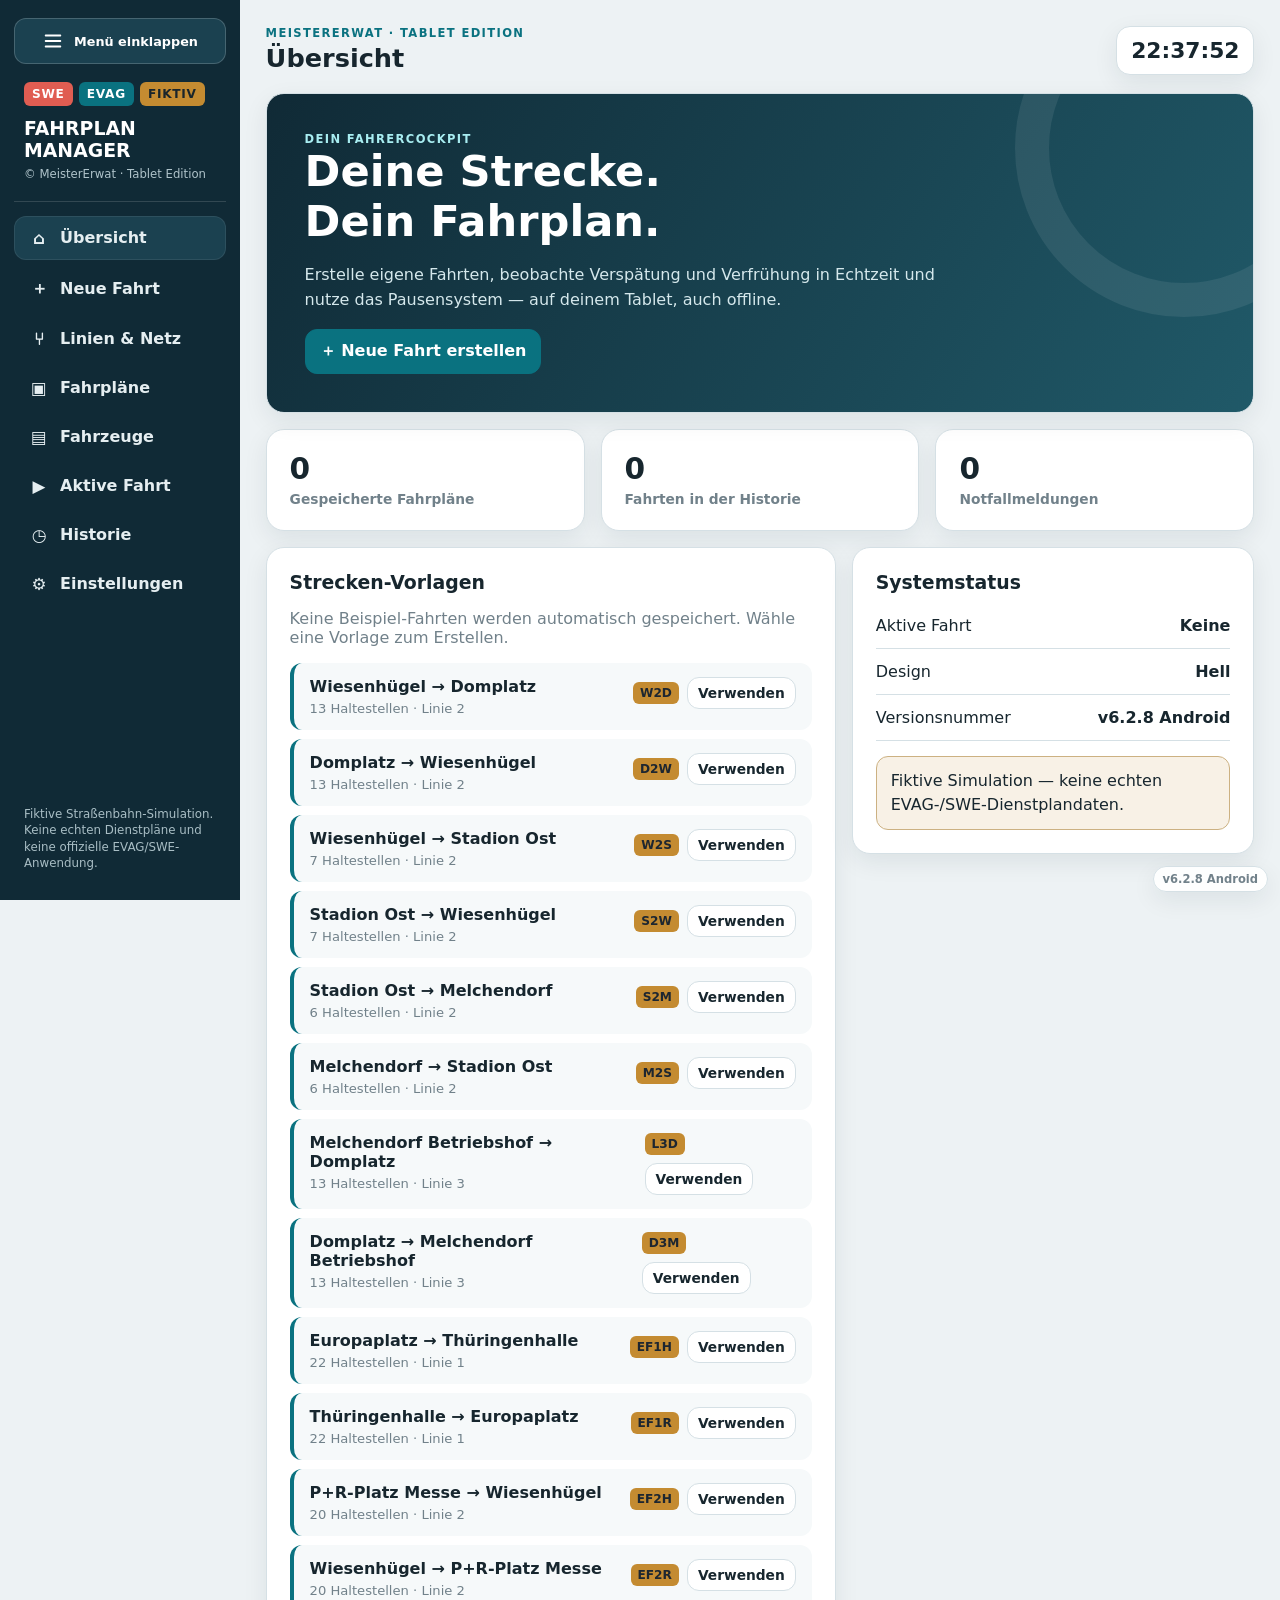
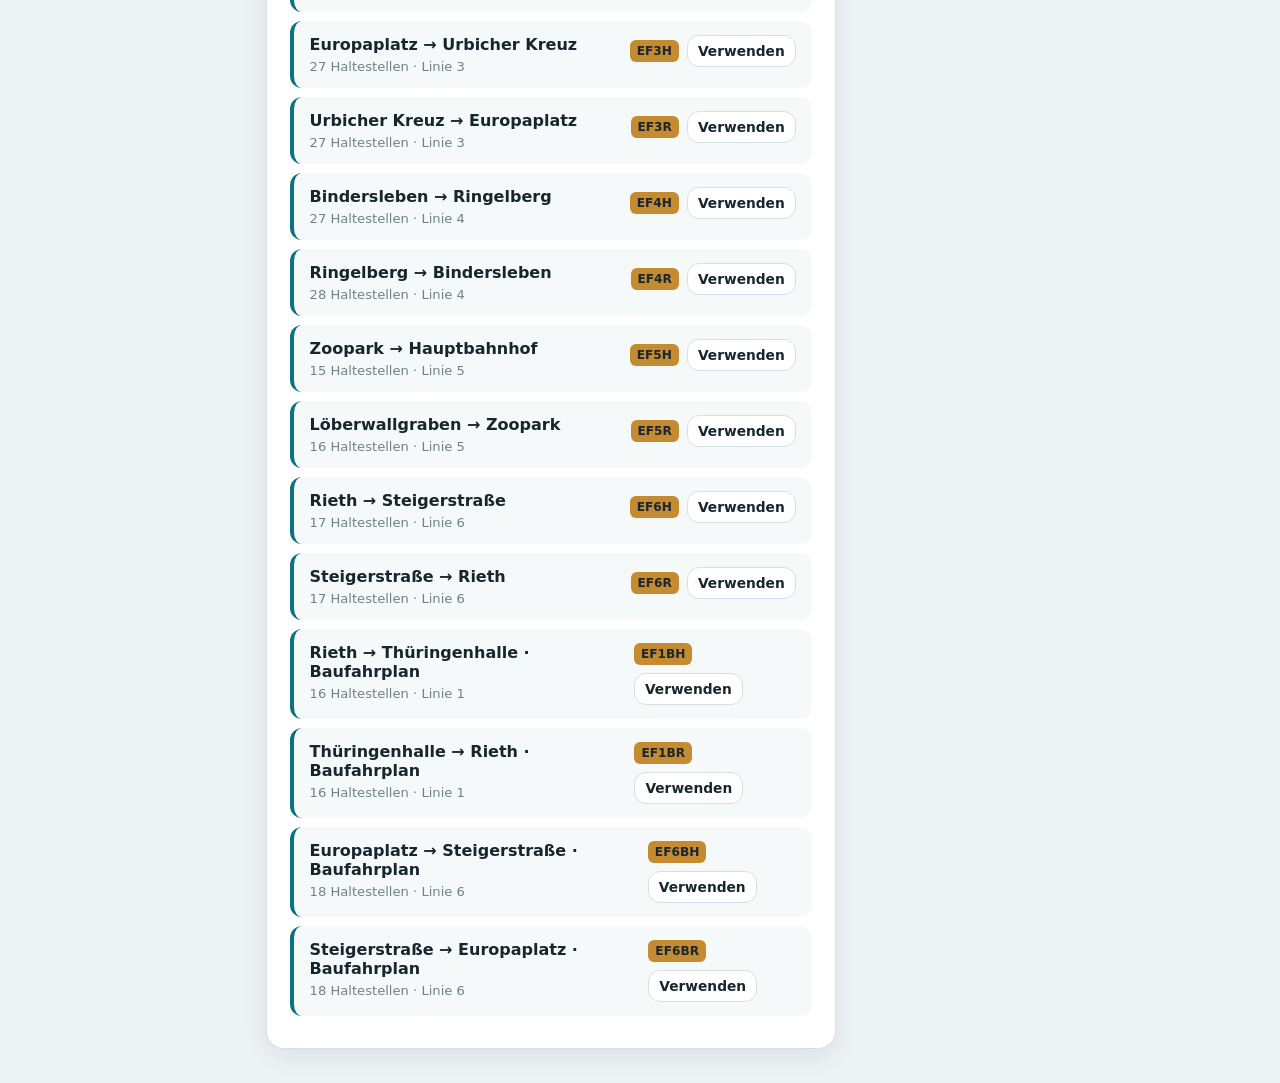
==== commit 34591ea5: "Add model-specific front panels and interactive cab previews in 6.2.8 Provide eight reference-based " ====
--- a/app/src/main/assets/index.html
+++ b/app/src/main/assets/index.html
@@ -64,6 +64,7 @@
 <script src="cockpit.js"></script>
 <script src="vehicle-types-data.js"></script>
 <script src="vehicles.js"></script>
+<script src="vehicle-previews.js"></script>
 <script src="updates.js"></script>
 <script src="app.js"></script>
 </body></html>
--- a/app/src/main/assets/cockpit.css
+++ b/app/src/main/assets/cockpit.css
@@ -1,6 +1,6 @@
 .cab-console{position:relative;min-width:0;padding:14px;background:var(--cab-console,#242932);border:1px solid #10151d;border-radius:14px;color:var(--cab-text,#eef1f3);box-shadow:0 8px 22px #10182033,inset 0 1px #b5c2cb33}.cab-header{display:flex;align-items:center;justify-content:space-between;gap:12px;flex-wrap:wrap;padding:0 4px 12px;font-size:.72rem;font-weight:850;letter-spacing:.09em}.cab-header small{margin-left:10px;color:#aebac5;font-size:.64rem}
 .cab-panel-viewport{overflow-x:auto;overscroll-behavior-inline:contain;max-width:100%;border-radius:8px;scrollbar-color:#89949f #171c23;scrollbar-width:thin}.cab-panel-viewport:focus-visible{outline:2px solid #ffe89b;outline-offset:4px}.cab-stage{position:relative;container-type:inline-size;isolation:isolate;width:100%;min-width:0;aspect-ratio:var(--cab-width,1681)/var(--cab-height,936);overflow:hidden;background:var(--cab-panel,#65636f)}.cab-panel-photo{position:absolute;inset:0;width:100%;height:100%;display:block;pointer-events:none;user-select:none}.cab-screw{position:absolute;aspect-ratio:1;transform:translate(-50%,-50%);pointer-events:none}.driver-controls.cab-controls{position:absolute;inset:0;display:grid;grid-template-columns:1fr;margin:0;padding:0;border:0;gap:0;pointer-events:none}.cab-group-mark{position:absolute;transform:translate(-50%,-50%);color:#efefea;font-size:max(8px,1.16cqw);font-weight:750;line-height:1;letter-spacing:.055em;white-space:nowrap;text-shadow:0 1px 1px #23232a80;pointer-events:none}
-.cab-button,.cab-placeholder{position:absolute;aspect-ratio:1;transform:translate(-50%,-50%);display:block;min-width:0;min-height:0;margin:0;padding:0!important;border:0!important;border-radius:50%;background:none!important;box-shadow:none;color:#f7f7ef;pointer-events:auto;touch-action:manipulation}.cab-placeholder{pointer-events:none}.cab-placeholder .cab-face{background:none}.cab-bezel{position:absolute;inset:0;display:block;border-radius:50%;pointer-events:none}.cab-face{position:absolute;inset:var(--cap-inset,15.7143%);display:grid;place-items:center;border-radius:50%;background-image:var(--cab-image);background-size:var(--cap-size-x) var(--cap-size-y);background-position:var(--cap-x) var(--cap-y);color:#13212a;pointer-events:none;transition:filter .09s,transform .09s,box-shadow .09s}.cab-face::after{content:'';position:absolute;inset:0;border-radius:inherit;background:#0000;transition:background .08s;pointer-events:none}.cab-face svg{position:relative;z-index:1;width:47%;height:47%;fill:none;stroke:currentColor;stroke-width:1.8;stroke-linecap:round;stroke-linejoin:round;opacity:.9;filter:drop-shadow(0 1px 0 #ffffff22)}.cab-blue .cab-face,.cab-red .cab-face{color:#f0f1e6}.cab-amber .cab-face{color:#422706}.cab-green .cab-face{color:#073525}.cab-button:hover{filter:none}.cab-button:hover .cab-face{filter:brightness(1.1)}.cab-button:active,.cab-button.is-down{transform:translate(-50%,-50%)}.cab-button:active .cab-face,.cab-button.is-down .cab-face{transform:translateY(1px) scale(.985);filter:brightness(.86);box-shadow:inset 0 3px 6px #0009}.cab-button:active .cab-face::after,.cab-button.is-down .cab-face::after{background:#00000016}.cab-button:focus-visible{outline:3px solid #ffe5a0;outline-offset:2px;z-index:2}.cab-button:disabled{opacity:1;cursor:not-allowed}.cab-button:disabled .cab-face{filter:grayscale(.85) brightness(.72)}.cab-button:disabled .cab-label{opacity:.5}.cab-label{position:absolute;bottom:calc(100% + .45cqw);left:-35%;width:170%;display:block;color:#f1f1e9;font-size:max(8px,1.07cqw);line-height:1.17;font-weight:700;letter-spacing:.015em;text-align:center;text-shadow:0 1px 1px #272831aa;pointer-events:none}.cab-emergency .cab-label{font-weight:900;color:#fff1c0;letter-spacing:.08em}.cab-emergency .cab-face svg{width:36%;height:36%;stroke-width:1.7}.cab-emergency[aria-pressed=true] .cab-face{transform:translateY(3px) scale(.97);filter:brightness(.79);box-shadow:inset 0 4px 7px #0008}
+.cab-button,.cab-placeholder{position:absolute;aspect-ratio:1;transform:translate(-50%,-50%);display:block;min-width:0;min-height:0;margin:0;padding:0!important;border:0!important;border-radius:50%;background:none!important;box-shadow:none;color:#f7f7ef;pointer-events:auto;touch-action:manipulation}.cab-placeholder{pointer-events:none}.cab-placeholder .cab-face{background:none}.cab-bezel{position:absolute;inset:0;display:block;border-radius:50%;pointer-events:none}.cab-face{position:absolute;inset:var(--cap-inset,15.7143%);display:grid;place-items:center;border-radius:50%;background-image:var(--cab-image);background-size:var(--cap-size-x) var(--cap-size-y);background-position:var(--cap-x) var(--cap-y);color:#13212a;pointer-events:none;transition:filter .09s,transform .09s,box-shadow .09s}.cab-face::after{content:'';position:absolute;inset:0;border-radius:inherit;background:#0000;transition:background .08s;pointer-events:none}.cab-face svg{position:relative;z-index:1;width:47%;height:47%;fill:none;stroke:currentColor;stroke-width:1.8;stroke-linecap:round;stroke-linejoin:round;opacity:.9;filter:drop-shadow(0 1px 0 #ffffff22)}.cab-blue .cab-face,.cab-red .cab-face{color:#f0f1e6}.cab-amber .cab-face{color:#422706}.cab-green .cab-face{color:#073525}.cab-button:hover{filter:none}.cab-button:hover .cab-face{filter:brightness(1.1)}.cab-button:active,.cab-button.is-down{transform:translate(-50%,-50%)}.cab-button:active .cab-face,.cab-button.is-down .cab-face{transform:translateY(1px) scale(.985);filter:brightness(.86);box-shadow:inset 0 3px 6px #0009}.cab-button:active .cab-face::after,.cab-button.is-down .cab-face::after{background:#00000016}.cab-button:focus-visible{outline:3px solid #ffe5a0;outline-offset:2px;z-index:2}.cab-button:disabled{opacity:1;cursor:not-allowed}.cab-button:disabled .cab-face{filter:grayscale(.85) brightness(.72)}.cab-button:disabled .cab-label{opacity:.5}.cab-label{position:absolute;bottom:calc(100% + .45cqw);left:-35%;width:170%;display:block;color:#f1f1e9;font-size:max(8px,1.07cqw);line-height:1.17;font-weight:700;letter-spacing:.015em;text-align:center;text-shadow:0 1px 1px #272831aa;pointer-events:none}.cab-emergency .cab-label{font-weight:900;color:#fff1c0;letter-spacing:.08em}.cab-emergency .cab-face svg{width:36%;height:36%;stroke-width:1.7}
 .cab-footer{display:flex;align-items:center;justify-content:space-between;gap:10px;flex-wrap:wrap;padding:12px 4px 0;font-size:.53rem;letter-spacing:.08em;color:#aab8c3}.cab-footer>div{display:flex;gap:16px;flex-wrap:wrap}.cab-text-button{padding:4px 0;border:0;background:none;color:#dce6ec;font-size:.7rem;text-decoration:underline;text-underline-offset:3px}.cab-text-button[aria-pressed=true]{color:#ffd997}.cab-scroll-hint{display:none;margin:0 4px 10px;font-size:.75rem;color:#b7c4ce}.driver-view>.grid{grid-template-columns:minmax(0,2fr) minmax(260px,1fr);grid-template-areas:"summary route" "console route";align-items:start}.driver-view>.grid>.col-8{grid-area:summary}.driver-view>.grid>.col-4{grid-area:route}.driver-view>.grid>.cab-panel-row{grid-area:console}.driver-view #driverRouteMap{max-height:520px}
 @media(max-width:900px){.driver-view>.grid{grid-template-columns:minmax(0,1fr);grid-template-areas:"summary" "console" "route"}.driver-view #driverRouteMap{max-height:300px}.cab-header small{display:block;margin:5px 0 0}.cab-console{padding:10px}}@media(max-width:520px){.cab-stage{min-width:720px}.cab-scroll-hint{display:block}.cab-header{font-size:.67rem}.cab-footer>span{font-size:.48rem}}
 .cab-fullscreen-toggle .cab-face{background-image:linear-gradient(145deg,#90d4ff88,#0a57c1bb),var(--cab-image);background-size:100% 100%,var(--cap-size-x) var(--cap-size-y);background-position:center,var(--cap-x) var(--cap-y);color:#f4faff;box-shadow:inset 0 1px 2px #b5e6ff88}.cab-fullscreen-toggle[aria-pressed=true] .cab-face{filter:brightness(1.2);box-shadow:inset 0 3px 6px #00294faa,0 0 9px #5bc9ff88}.cab-fullscreen-status{display:none}
@@ -34,7 +34,7 @@
 .passenger-line{height:100%;display:grid;place-items:center;color:#fff;background:#132e60;font-size:9cqw;font-weight:400;line-height:1;letter-spacing:-.05em;padding:.6cqw;overflow-wrap:anywhere}
 .passenger-current{position:relative;min-width:0;padding:1cqw 1.8cqw .7cqw 6.8cqw;height:100%;display:flex;flex-direction:column;justify-content:center}
 .passenger-current:before{content:"";position:absolute;left:calc(4.929577% - .5cqw);bottom:0;width:1cqw;height:44%;background:#14384e}
-.passenger-current-name{font-size:5.6cqw;line-height:1.12;font-weight:700;letter-spacing:-.035em;overflow-wrap:anywhere}
+.passenger-current-name{display:flex;align-items:center;flex:none;height:6.272cqw;min-width:0;white-space:nowrap;overflow:hidden;font-size:5.6cqw;line-height:1.12;font-weight:700;letter-spacing:-.035em}
 .passenger-departure{font-size:1.9cqw;line-height:1.2;font-weight:700;margin-top:.7cqw}
 .passenger-clock{font-size:4.2cqw;line-height:1;font-weight:700;letter-spacing:-.04em;font-variant-numeric:tabular-nums;padding:2.5cqw 1cqw 0 0;white-space:nowrap;text-align:right}
 .passenger-stops{display:flex;flex-direction:column;min-height:0;background:#e9edf3}
@@ -54,6 +54,21 @@
 @media(max-width:600px){.modal.passenger-modal{padding:8px}.passenger-modal .modal-footer{margin-top:8px}.modal-backdrop:has(.passenger-modal){padding:6px}}
 @media(orientation:landscape) and (max-height:700px){.modal.passenger-modal{width:min(1180px,calc(136dvh - 100px));padding:8px}.passenger-modal .modal-footer{margin-top:6px}.passenger-modal .modal-footer button{padding:7px 14px}}
 
+/* The mushroom cap recedes down-left towards its fixed yellow base. Cover the
+   photographed raised cap first, otherwise moving its crop would leave a ghost. */
+.cab-emergency-mask,.cab-emergency-base,.cab-emergency-stem{position:absolute;display:block;opacity:0;pointer-events:none;transition:opacity .06s linear}
+.cab-emergency-mask{left:-12%;top:7%;width:115%;height:99%;border-radius:50%;background-image:var(--cab-image);background-size:var(--emergency-mask-size);background-position:var(--emergency-mask-position)}
+.cab-emergency-base{left:-9%;top:10%;width:92%;height:91%;border-radius:50%;border:.15cqw solid #19171b;background:linear-gradient(135deg,#fff04b,#eac900 60%,#a88800);box-shadow:-.12cqw .27cqw .28cqw #0009,inset 0 .08cqw .12cqw #fff780}
+.cab-emergency-stem{left:2%;top:21%;width:74%;height:72%;border-radius:50%;background:linear-gradient(110deg,#210d10,#650d17 30%,#a61923 67%,#35070e);box-shadow:inset -.12cqw 0 .3cqw #0008}
+/* Keep the photographed yellow ring and its outline fixed above the backfill.
+   Only the raised red cap is cut out; the moving cap is drawn on top. */
+.cab-emergency-ring{position:absolute;display:block;pointer-events:none;left:-15%;top:0;width:115%;height:110%;background-image:var(--cab-image);background-size:var(--emergency-ring-size);background-position:var(--emergency-ring-position);mask-image:radial-gradient(ellipse 33.04% 34.55% at 56.522% 45.455%,transparent 98%,#000 100%)}
+.cab-emergency .cab-face{transition:transform .14s cubic-bezier(.2,.7,.3,1),filter .14s,box-shadow .14s;transform-origin:center}
+.cab-emergency .cab-face::after{display:none}
+.cab-emergency:is(:active,.is-down,[aria-pressed=true]) :is(.cab-emergency-mask,.cab-emergency-base,.cab-emergency-stem){opacity:1}
+.cab-emergency:is(:active,.is-down,[aria-pressed=true]) .cab-face{transform:translate(-13%,6%) scale(.94);filter:brightness(.94);box-shadow:-.06cqw .1cqw .16cqw #21030780}
+@media(prefers-reduced-motion:reduce){.cab-emergency .cab-face,.cab-emergency-mask,.cab-emergency-base,.cab-emergency-stem{transition:none}}
+
 /* Keep the route toggle available while the route pane itself slides away. */
 #cabFullscreenLive{display:contents}
 .cab-route-toggle{display:grid;place-items:center;flex:none;width:44px;height:44px;padding:8px;color:var(--text);background:var(--soft);border:1px solid var(--line);border-radius:9px}
@@ -72,4 +87,23 @@
 /* Only the open indicator flashes while either door motor sound is playing. */
 .cab-door-indicator.is-blinking .cab-face{animation:cab-door-blink 700ms steps(1,end) infinite}
 @keyframes cab-door-blink{0%,100%{filter:brightness(1)}50%{filter:brightness(.3);box-shadow:none}}
-@media(prefers-reduced-motion:reduce){.cab-fullscreen .driver-view>.grid,.cab-fullscreen .driver-view>.grid>.col-4,.cab-route-toggle svg{transition:none!important}}
+
+.cab-button .cab-face,.cab-door-indicator .cab-face{inset:var(--cap-inset-y,var(--cap-inset,15.7143%)) var(--cap-inset,15.7143%);border-radius:var(--cap-radius,50%)}
+.cab-panel-front .cab-button .cab-face{color:var(--cap-ink,#eef1f3)}
+.cab-panel-front .cab-fullscreen-toggle .cab-face{background-image:var(--cab-image);background-size:var(--cap-size-x) var(--cap-size-y);background-position:var(--cap-x) var(--cap-y);box-shadow:none}
+.cab-panel-front .cab-emergency-base{display:none}
+
+.cab-panel-front .cab-label{left:-12%;width:124%;bottom:calc(100% + .2cqw);font-size:max(7px,1.05cqw);line-height:1.2;padding:0;border-radius:0;background:none;color:var(--cab-label-ink,#fff8df);text-shadow:none;letter-spacing:0;white-space:nowrap;pointer-events:none}
+.cab-panel-front .cab-label-pad{bottom:auto;transform:translate(-50%,-50%);font-size:.95cqw;text-align:center}
+.cab-panel-front .cab-emergency-mask{display:block;left:var(--emergency-mask-left);top:var(--emergency-mask-top);width:var(--emergency-mask-width);height:var(--emergency-mask-height);border-radius:50%;mask-image:radial-gradient(ellipse,#000 95%,#0000 100%)}
+.cab-panel-front .cab-emergency-stem{display:block;left:var(--emergency-stem-left);top:var(--emergency-stem-top);width:var(--emergency-stem-width);height:var(--emergency-stem-height);border-radius:50%;background:radial-gradient(ellipse at 40% 35%,#a92124,#641119 65%,#28090b);box-shadow:inset 0 .5cqw 1cqw #160508cc}
+.cab-panel-front .cab-emergency-ring{display:block;left:var(--emergency-ring-left);top:var(--emergency-ring-top);width:var(--emergency-ring-width);height:var(--emergency-ring-height);mask-image:radial-gradient(ellipse var(--emergency-cut-w) var(--emergency-cut-h) at var(--emergency-cut-x) var(--emergency-cut-y),transparent 99%,#000 100%)}
+.cab-panel-front .cab-emergency:is(:active,.is-down,[aria-pressed=true]) .cab-face{transform:translate(var(--emergency-travel-x),var(--emergency-travel-y)) scale(.90);filter:brightness(.93);box-shadow:0 .1cqw .2cqw #1d030888}
+.cab-accessory{position:absolute;transform:translate(-50%,-50%);z-index:2;min-width:0;min-height:0;padding:0!important;border:0!important;border-radius:50%;background:none!important;box-shadow:none;pointer-events:auto;touch-action:manipulation;overflow:visible;cursor:pointer}
+.cab-accessory:hover{filter:none}.cab-accessory:active{transform:translate(-50%,-50%)}.cab-accessory:focus-visible{outline:2px solid #ffe5a0;outline-offset:6px}.cab-accessory:before{content:'';position:absolute;left:50%;top:50%;width:max(100%,44px);height:max(100%,44px);transform:translate(-50%,-50%)}
+.cab-accessory-cap{position:absolute;inset:0;display:block;pointer-events:none;background-image:var(--cab-image)}
+.cab-accessory-cap{border-radius:50%;background-size:var(--accessory-size);background-position:var(--accessory-position);transition:transform 180ms cubic-bezier(.2,.7,.3,1.1),filter 100ms}
+.cab-accessory-button:is(:active,.is-on) .cab-accessory-cap{transform:translateY(.12cqw) scale(.96);filter:brightness(.8);box-shadow:inset 0 .2cqw .4cqw #0008}
+.cab-accessory-lever .cab-accessory-cap{inset:auto;border-radius:0;transition:opacity 65ms linear;filter:drop-shadow(.1cqw .15cqw .08cqw #0006)}
+.cab-lever-on{opacity:0}.cab-accessory-lever.is-on .cab-lever-off{opacity:0}.cab-accessory-lever.is-on .cab-lever-on{opacity:1}
+@media(prefers-reduced-motion:reduce){.cab-fullscreen .driver-view>.grid,.cab-fullscreen .driver-view>.grid>.col-4,.cab-route-toggle svg,.cab-accessory-cap{transition:none!important}}
--- a/app/src/main/assets/vehicles.css
+++ b/app/src/main/assets/vehicles.css
@@ -1,2 +1,5 @@
 .vehicles-page{display:grid;gap:16px}.vehicle-toolbar{display:flex;align-items:center;justify-content:space-between;gap:15px;flex-wrap:wrap}.vehicle-toolbar h2{margin-bottom:0}.vehicle-toolbar p{margin:8px 0 16px}.vehicles-page button[aria-pressed=true]{background:var(--nav);border-color:var(--nav);color:#fff}.vehicle-grid{display:grid;grid-template-columns:repeat(auto-fit,minmax(min(100%,300px),1fr));gap:18px}.vehicle-card,.vehicle-type-card{padding:0;overflow:hidden;border:1px solid var(--line);border-radius:16px;background:var(--panel)}.vehicle-photo{margin:0;background:var(--soft)}.vehicle-photo img{display:block;width:100%;height:210px;object-fit:contain;background:#17262e}.vehicle-photo figcaption{padding:9px 13px;font-size:.74rem;line-height:1.45;color:var(--muted)}.vehicle-photo details{margin-top:5px;overflow-wrap:anywhere}.vehicle-photo summary{font-size:.72rem}.vehicle-card-body{padding:18px}.vehicle-card-body h3{margin:8px 0}.vehicle-card-body p{line-height:1.55;font-size:.9rem}.vehicle-card-body>.actions{margin:12px 0}.vehicle-category{font-size:.72rem;letter-spacing:.06em;text-transform:uppercase;font-weight:800;color:var(--teal)}.vehicle-sources{margin:14px 0;font-size:.8rem;line-height:1.6}.vehicle-sources summary{color:var(--muted)}.vehicle-notes{white-space:pre-wrap;overflow-wrap:anywhere;border-left:3px solid var(--teal);padding-left:10px}.vehicle-filters{display:grid;grid-template-columns:2fr 1fr;gap:12px;margin:18px 0}.vehicle-type-preview:not(:empty){display:grid;grid-template-columns:minmax(180px,1fr) 2fr;gap:20px;margin:16px 0 22px;padding:16px;border:1px solid var(--line);border-radius:14px}.vehicle-type-preview .vehicle-photo{align-self:start;border-radius:10px;overflow:hidden}.vehicle-type-preview .vehicle-photo img{height:200px}.vehicle-type-preview p{line-height:1.5}.vehicle-form-error{color:var(--red);font-weight:700}.vehicle-catalog-note{font-size:.8rem;line-height:1.6;margin-top:22px}#vehicleEditor{scroll-margin-top:15px}#vehicleEditor:empty{display:none}#vehicleFleet[hidden],#vehicleCatalog[hidden]{display:none}
 @media(max-width:620px){.vehicle-type-preview:not(:empty),.vehicle-filters{grid-template-columns:1fr}.vehicle-grid{grid-template-columns:1fr}.vehicle-card-body{padding:15px}.vehicle-toolbar>.primary{width:100%}}
+.vehicle-cab-preview{margin:16px 0;padding:10px;border:1px solid var(--line);border-radius:10px;background:var(--soft)}.vehicle-cab-preview img{display:block;width:100%;height:auto;aspect-ratio:1.5;object-fit:cover;border-radius:6px;background:#252d32}.vehicle-cab-preview p{margin:9px 0;font-size:.82rem}.vehicle-cab-preview small{color:var(--muted)}.vehicle-cab-preview button{width:100%}
+.vehicle-bundle-modal :is(.cab-button,.cab-screw):before{content:'';position:absolute;left:50%;top:50%;width:max(100%,44px);height:max(100%,44px);transform:translate(-50%,-50%)}.vehicle-bundle-modal .cab-button.is-sound-playing .cab-face{filter:brightness(.88)}.vehicle-preview-instructions{font-size:.88rem}
+.modal.vehicle-bundle-modal{width:min(1080px,100%)}.vehicle-bundle-modal p{line-height:1.55}.vehicle-bundle-modal h3{margin:20px 0 10px}.vehicle-bundle-modal details{margin:16px 0;font-size:.86rem;overflow-wrap:anywhere}.vehicle-bundle-modal .cab-stage{min-width:0}.vehicle-bundle-modal .cab-header small{display:block;margin:5px 0 0}.vehicle-bundle-modal .cab-scroll-hint{display:none}.vehicle-bundle-modal .cab-footer{font-size:.7rem;line-height:1.5;letter-spacing:0}.vehicle-bundle-modal .cab-header{font-size:.8rem}.vehicle-bundle-modal .cab-panel-viewport{pointer-events:auto}.vehicle-bundle-modal .cab-panel-viewport[inert]{user-select:none}.vehicle-sound-buttons{display:flex;flex-wrap:wrap;gap:8px}.vehicle-sound-buttons button{font-size:.85rem}.vehicle-sound-buttons button[aria-pressed=true]{background:var(--nav);border-color:var(--nav);color:#fff}
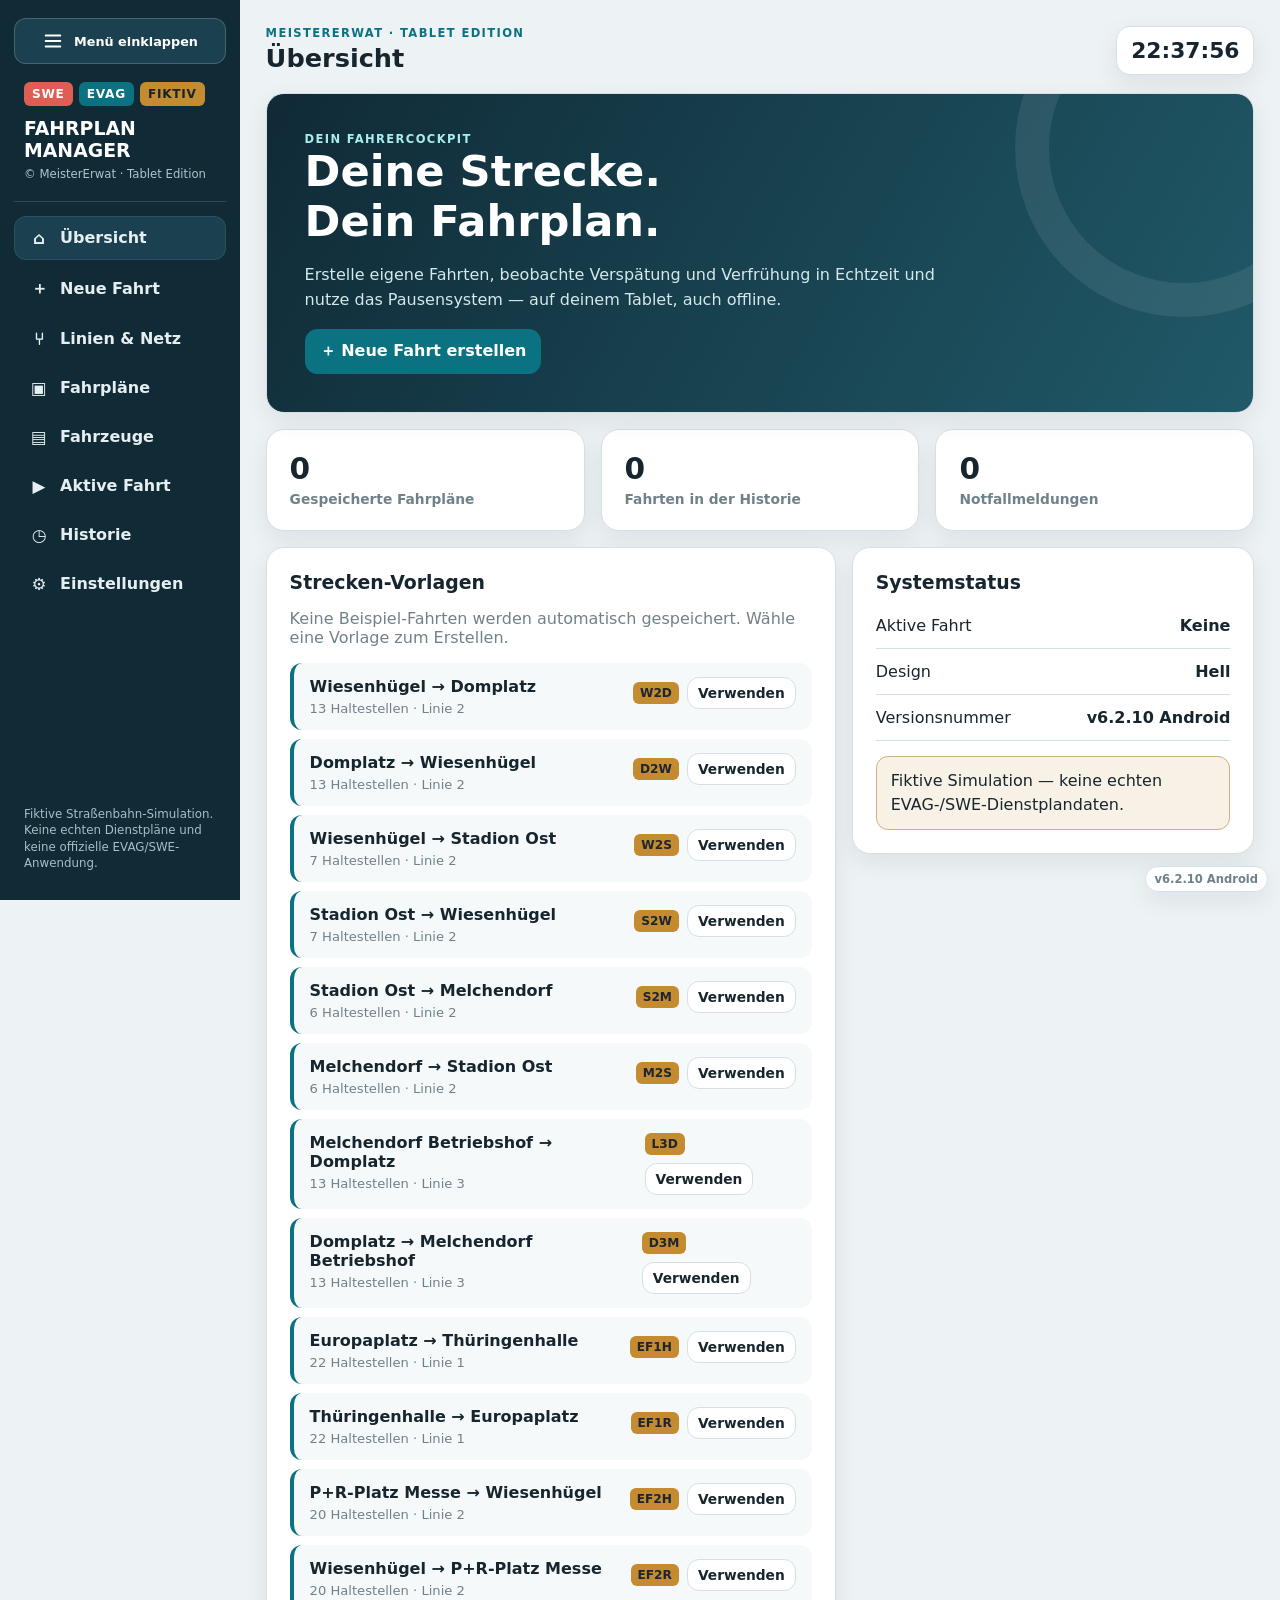
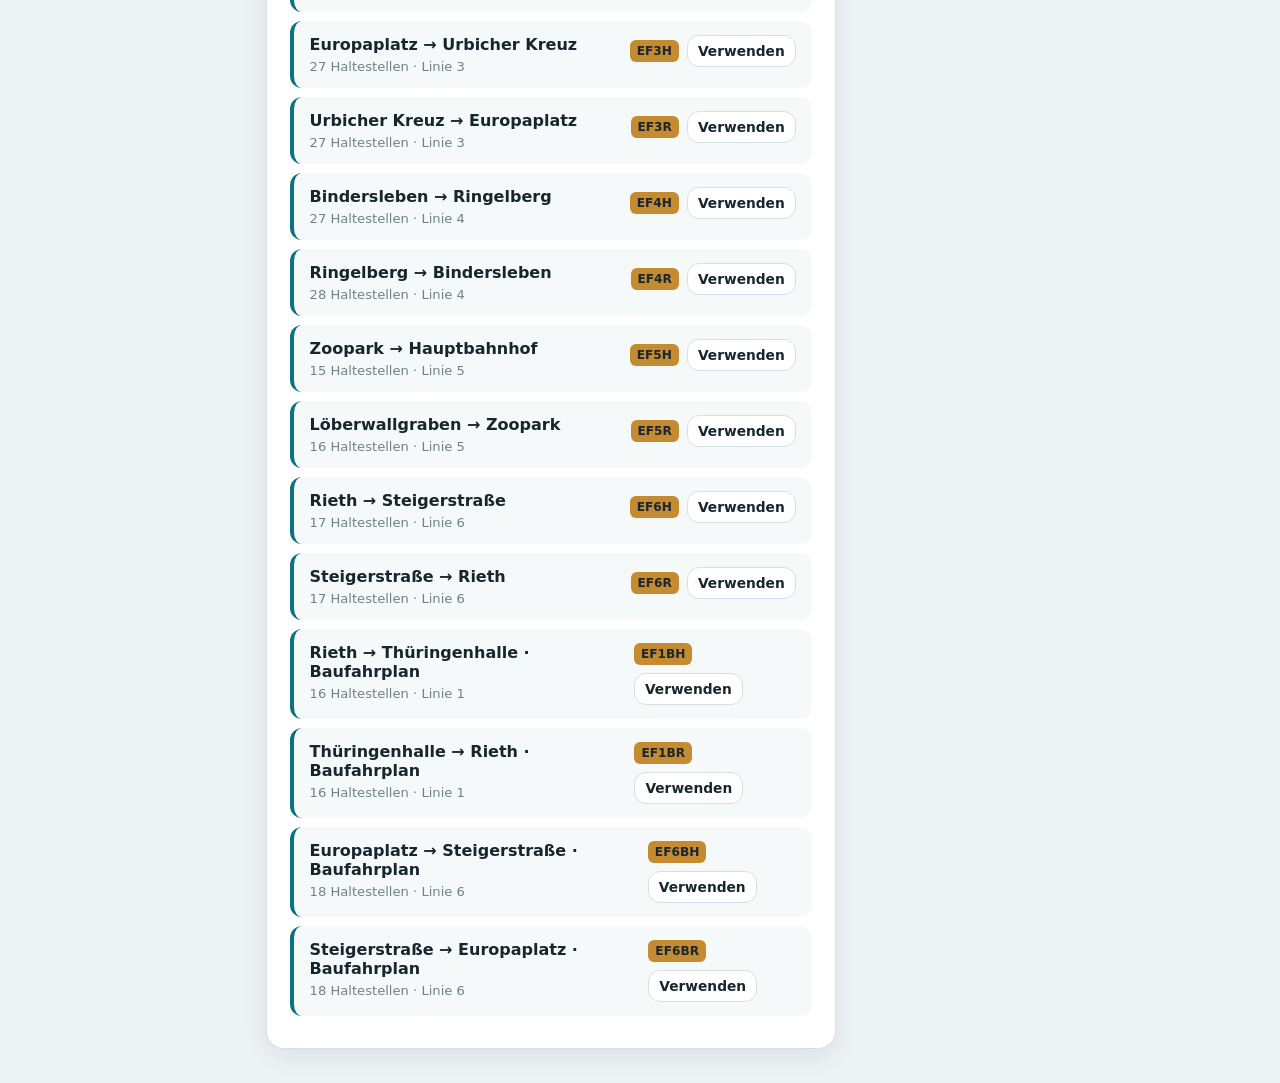
==== commit 286f7762: "Add per-vehicle cab layout editor and interactive controls in 6.2.10 Allow editing labels, symbols, " ====
--- a/app/src/main/assets/index.html
+++ b/app/src/main/assets/index.html
@@ -27,6 +27,7 @@
 <link rel="stylesheet" href="cockpit.css">
 <link rel="stylesheet" href="shell.css">
 <link rel="stylesheet" href="vehicles.css">
+<link rel="stylesheet" href="cab-layout.css">
 </head>
 <body>
 <div class="shell">
@@ -61,6 +62,7 @@
 <script src="line-editor.js"></script>
 <script src="vehicle-bundles-data.js"></script>
 <script src="vehicle-bundles.js"></script>
+<script src="cab-layout.js"></script>
 <script src="cockpit.js"></script>
 <script src="vehicle-types-data.js"></script>
 <script src="vehicles.js"></script>
--- a/app/src/main/assets/cockpit.css
+++ b/app/src/main/assets/cockpit.css
@@ -91,14 +91,20 @@
 .cab-button .cab-face,.cab-door-indicator .cab-face{inset:var(--cap-inset-y,var(--cap-inset,15.7143%)) var(--cap-inset,15.7143%);border-radius:var(--cap-radius,50%)}
 .cab-panel-front .cab-button .cab-face{color:var(--cap-ink,#eef1f3)}
 .cab-panel-front .cab-fullscreen-toggle .cab-face{background-image:var(--cab-image);background-size:var(--cap-size-x) var(--cap-size-y);background-position:var(--cap-x) var(--cap-y);box-shadow:none}
-.cab-panel-front .cab-emergency-base{display:none}
+.cab-panel-front .cab-emergency-base{display:var(--emergency-base-display,none);left:var(--emergency-base-left);top:var(--emergency-base-top);width:var(--emergency-base-width);height:var(--emergency-base-height);border:0;border-radius:50%;background:var(--emergency-socket);box-shadow:inset .04cqw .08cqw .12cqw #fff4,inset -.06cqw -.08cqw .12cqw #71550055;opacity:1;transition:none}
 
 .cab-panel-front .cab-label{left:-12%;width:124%;bottom:calc(100% + .2cqw);font-size:max(7px,1.05cqw);line-height:1.2;padding:0;border-radius:0;background:none;color:var(--cab-label-ink,#fff8df);text-shadow:none;letter-spacing:0;white-space:nowrap;pointer-events:none}
 .cab-panel-front .cab-label-pad{bottom:auto;transform:translate(-50%,-50%);font-size:.95cqw;text-align:center}
-.cab-panel-front .cab-emergency-mask{display:block;left:var(--emergency-mask-left);top:var(--emergency-mask-top);width:var(--emergency-mask-width);height:var(--emergency-mask-height);border-radius:50%;mask-image:radial-gradient(ellipse,#000 95%,#0000 100%)}
+.cab-panel-front .cab-emergency-mask{display:block;left:var(--emergency-mask-left);top:var(--emergency-mask-top);width:var(--emergency-mask-width);height:var(--emergency-mask-height);border-radius:50%;background-color:var(--emergency-mask-fill);background-image:var(--emergency-mask-image);background-size:var(--emergency-mask-size);background-position:var(--emergency-mask-position);mask-image:none;opacity:1;transition:none}
 .cab-panel-front .cab-emergency-stem{display:block;left:var(--emergency-stem-left);top:var(--emergency-stem-top);width:var(--emergency-stem-width);height:var(--emergency-stem-height);border-radius:50%;background:radial-gradient(ellipse at 40% 35%,#a92124,#641119 65%,#28090b);box-shadow:inset 0 .5cqw 1cqw #160508cc}
-.cab-panel-front .cab-emergency-ring{display:block;left:var(--emergency-ring-left);top:var(--emergency-ring-top);width:var(--emergency-ring-width);height:var(--emergency-ring-height);mask-image:radial-gradient(ellipse var(--emergency-cut-w) var(--emergency-cut-h) at var(--emergency-cut-x) var(--emergency-cut-y),transparent 99%,#000 100%)}
+.cab-panel-front .cab-emergency-ring{display:none}
 .cab-panel-front .cab-emergency:is(:active,.is-down,[aria-pressed=true]) .cab-face{transform:translate(var(--emergency-travel-x),var(--emergency-travel-y)) scale(.90);filter:brightness(.93);box-shadow:0 .1cqw .2cqw #1d030888}
+.cab-cap-socket{display:none}
+.cab-panel-front .cab-cap-socket{display:block;position:absolute;inset:var(--cap-inset-y) var(--cap-inset);border-radius:var(--cap-radius,50%);background:radial-gradient(ellipse at 45% 35%,#37332b,#171612 72%,#080807);box-shadow:inset 0 .12cqw .25cqw #0009;opacity:0;pointer-events:none;transition:opacity 70ms linear}
+.cab-panel-front .cab-button:not(.cab-emergency):is(:active,.is-down) .cab-cap-socket{opacity:1}
+.cab-panel-front .cab-button:not(.cab-emergency):is(:active,.is-down) .cab-face{transform:translateY(.12cqw) scale(.96);filter:brightness(.88);box-shadow:inset 0 .12cqw .22cqw #0006}
+.cab-panel-front .cab-button.cab-precision-press:not(.cab-emergency):is(:active,.is-down) .cab-face{transform:translate(var(--press-x),var(--press-y)) scale(var(--press-scale));transform-origin:50% 50%;box-shadow:inset 0 .1cqw .18cqw #0008}
+.cab-accessory-button:is(:active,.is-on) .cab-accessory-cap{transform:translate(var(--press-x,0%),var(--press-y,2%)) scale(var(--press-scale,.96))}
 .cab-accessory{position:absolute;transform:translate(-50%,-50%);z-index:2;min-width:0;min-height:0;padding:0!important;border:0!important;border-radius:50%;background:none!important;box-shadow:none;pointer-events:auto;touch-action:manipulation;overflow:visible;cursor:pointer}
 .cab-accessory:hover{filter:none}.cab-accessory:active{transform:translate(-50%,-50%)}.cab-accessory:focus-visible{outline:2px solid #ffe5a0;outline-offset:6px}.cab-accessory:before{content:'';position:absolute;left:50%;top:50%;width:max(100%,44px);height:max(100%,44px);transform:translate(-50%,-50%)}
 .cab-accessory-cap{position:absolute;inset:0;display:block;pointer-events:none;background-image:var(--cab-image)}
@@ -106,4 +112,6 @@
 .cab-accessory-button:is(:active,.is-on) .cab-accessory-cap{transform:translateY(.12cqw) scale(.96);filter:brightness(.8);box-shadow:inset 0 .2cqw .4cqw #0008}
 .cab-accessory-lever .cab-accessory-cap{inset:auto;border-radius:0;transition:opacity 65ms linear;filter:drop-shadow(.1cqw .15cqw .08cqw #0006)}
 .cab-lever-on{opacity:0}.cab-accessory-lever.is-on .cab-lever-off{opacity:0}.cab-accessory-lever.is-on .cab-lever-on{opacity:1}
-@media(prefers-reduced-motion:reduce){.cab-fullscreen .driver-view>.grid,.cab-fullscreen .driver-view>.grid>.col-4,.cab-route-toggle svg,.cab-accessory-cap{transition:none!important}}
+@media(prefers-reduced-motion:reduce){.cab-fullscreen .driver-view>.grid,.cab-fullscreen .driver-view>.grid>.col-4,.cab-route-toggle svg,.cab-accessory-cap,.cab-cap-socket{transition:none!important}}
+.cab-accessory-button:is(:active,.is-on) .cab-accessory-cap{transform:translate(var(--press-x,0%),var(--press-y,2%)) scale(var(--press-scale,.96))}
+.cab-rotary-isolated .cab-rotary-mask,.cab-rotary-isolated .cab-rotary-ring{display:none}.cab-rotary-isolated .cab-rotary-grip{left:var(--grip-left);top:var(--grip-top);width:var(--grip-width);height:var(--grip-height);background-image:var(--rotary-grip-image)}
--- a/app/src/main/assets/vehicles.css
+++ b/app/src/main/assets/vehicles.css
@@ -1,5 +1,5 @@
 .vehicles-page{display:grid;gap:16px}.vehicle-toolbar{display:flex;align-items:center;justify-content:space-between;gap:15px;flex-wrap:wrap}.vehicle-toolbar h2{margin-bottom:0}.vehicle-toolbar p{margin:8px 0 16px}.vehicles-page button[aria-pressed=true]{background:var(--nav);border-color:var(--nav);color:#fff}.vehicle-grid{display:grid;grid-template-columns:repeat(auto-fit,minmax(min(100%,300px),1fr));gap:18px}.vehicle-card,.vehicle-type-card{padding:0;overflow:hidden;border:1px solid var(--line);border-radius:16px;background:var(--panel)}.vehicle-photo{margin:0;background:var(--soft)}.vehicle-photo img{display:block;width:100%;height:210px;object-fit:contain;background:#17262e}.vehicle-photo figcaption{padding:9px 13px;font-size:.74rem;line-height:1.45;color:var(--muted)}.vehicle-photo details{margin-top:5px;overflow-wrap:anywhere}.vehicle-photo summary{font-size:.72rem}.vehicle-card-body{padding:18px}.vehicle-card-body h3{margin:8px 0}.vehicle-card-body p{line-height:1.55;font-size:.9rem}.vehicle-card-body>.actions{margin:12px 0}.vehicle-category{font-size:.72rem;letter-spacing:.06em;text-transform:uppercase;font-weight:800;color:var(--teal)}.vehicle-sources{margin:14px 0;font-size:.8rem;line-height:1.6}.vehicle-sources summary{color:var(--muted)}.vehicle-notes{white-space:pre-wrap;overflow-wrap:anywhere;border-left:3px solid var(--teal);padding-left:10px}.vehicle-filters{display:grid;grid-template-columns:2fr 1fr;gap:12px;margin:18px 0}.vehicle-type-preview:not(:empty){display:grid;grid-template-columns:minmax(180px,1fr) 2fr;gap:20px;margin:16px 0 22px;padding:16px;border:1px solid var(--line);border-radius:14px}.vehicle-type-preview .vehicle-photo{align-self:start;border-radius:10px;overflow:hidden}.vehicle-type-preview .vehicle-photo img{height:200px}.vehicle-type-preview p{line-height:1.5}.vehicle-form-error{color:var(--red);font-weight:700}.vehicle-catalog-note{font-size:.8rem;line-height:1.6;margin-top:22px}#vehicleEditor{scroll-margin-top:15px}#vehicleEditor:empty{display:none}#vehicleFleet[hidden],#vehicleCatalog[hidden]{display:none}
 @media(max-width:620px){.vehicle-type-preview:not(:empty),.vehicle-filters{grid-template-columns:1fr}.vehicle-grid{grid-template-columns:1fr}.vehicle-card-body{padding:15px}.vehicle-toolbar>.primary{width:100%}}
-.vehicle-cab-preview{margin:16px 0;padding:10px;border:1px solid var(--line);border-radius:10px;background:var(--soft)}.vehicle-cab-preview img{display:block;width:100%;height:auto;aspect-ratio:1.5;object-fit:cover;border-radius:6px;background:#252d32}.vehicle-cab-preview p{margin:9px 0;font-size:.82rem}.vehicle-cab-preview small{color:var(--muted)}.vehicle-cab-preview button{width:100%}
+.vehicle-cab-preview{margin:16px 0;padding:10px;border:1px solid var(--line);border-radius:10px;background:var(--soft)}.vehicle-cab-preview img{display:block;width:100%;height:auto;aspect-ratio:auto;object-fit:contain;border-radius:6px;background:#252d32}.vehicle-cab-preview p{margin:9px 0;font-size:.82rem}.vehicle-cab-preview small{color:var(--muted)}.vehicle-cab-preview button{width:100%}
 .vehicle-bundle-modal :is(.cab-button,.cab-screw):before{content:'';position:absolute;left:50%;top:50%;width:max(100%,44px);height:max(100%,44px);transform:translate(-50%,-50%)}.vehicle-bundle-modal .cab-button.is-sound-playing .cab-face{filter:brightness(.88)}.vehicle-preview-instructions{font-size:.88rem}
 .modal.vehicle-bundle-modal{width:min(1080px,100%)}.vehicle-bundle-modal p{line-height:1.55}.vehicle-bundle-modal h3{margin:20px 0 10px}.vehicle-bundle-modal details{margin:16px 0;font-size:.86rem;overflow-wrap:anywhere}.vehicle-bundle-modal .cab-stage{min-width:0}.vehicle-bundle-modal .cab-header small{display:block;margin:5px 0 0}.vehicle-bundle-modal .cab-scroll-hint{display:none}.vehicle-bundle-modal .cab-footer{font-size:.7rem;line-height:1.5;letter-spacing:0}.vehicle-bundle-modal .cab-header{font-size:.8rem}.vehicle-bundle-modal .cab-panel-viewport{pointer-events:auto}.vehicle-bundle-modal .cab-panel-viewport[inert]{user-select:none}.vehicle-sound-buttons{display:flex;flex-wrap:wrap;gap:8px}.vehicle-sound-buttons button{font-size:.85rem}.vehicle-sound-buttons button[aria-pressed=true]{background:var(--nav);border-color:var(--nav);color:#fff}
--- a/app/src/main/assets/cab-layout.css
+++ b/app/src/main/assets/cab-layout.css
@@ -0,0 +1,24 @@
+.cab-layout-tools{margin:14px 0;padding:12px;border:1px solid var(--line);border-radius:10px;background:var(--soft)}.cab-layout-tools p{font-size:.85rem}.cab-layout-tools .actions{margin:12px 0;gap:8px}.cab-layout-fields{display:grid;grid-template-columns:minmax(180px,2fr) repeat(3,minmax(80px,1fr));gap:10px;margin:12px 0}.cab-layout-fields label{display:flex;flex-direction:column;gap:5px;font-size:.8rem;min-width:0}.cab-layout-fields input,.cab-layout-fields select{width:100%;min-width:0}.cab-layout-text{grid-column:span 2}.cab-layout-format{display:flex;align-items:center;gap:12px;flex-wrap:wrap}.cab-layout-format label{display:flex;flex-direction:row;align-items:center}.cab-layout-format input{width:auto}.cab-layout-tools textarea{display:block;width:100%;height:230px;font-family:monospace;font-size:.8rem}.cab-layout-active [data-cab-layout-key]{pointer-events:auto!important;touch-action:none;cursor:grab;user-select:none;outline:1px dashed #00c7ddaa;outline-offset:2px}.cab-layout-active .cab-layout-selected{outline:2px solid #f6bb30;z-index:10}.cab-layout-active .cab-screw,.cab-layout-active .cab-rotary{pointer-events:none}.cab-layout-active .cab-button:before{pointer-events:none}.cab-layout-active .cab-button:hover .cab-face{filter:none}.cab-layout-active .cab-label{opacity:1!important}.cab-layout-active [data-cab-layout-key]:focus-visible{outline:2px solid #f6bb30}
+@media(max-width:650px){.cab-layout-fields{grid-template-columns:1fr 1fr}.cab-layout-text{grid-column:1/-1}.cab-layout-tools .actions button{flex:1}}
+.cab-reserve-menu{position:fixed;z-index:10000;width:min(350px,calc(100vw - 16px));max-height:calc(100dvh - 16px);overflow:auto;padding:16px;border:1px solid var(--line);border-radius:12px;background:var(--panel);color:var(--text,#222);box-shadow:0 12px 40px #0007}.cab-reserve-menu h3{margin:0 0 8px}.cab-reserve-menu label{display:flex;flex-direction:column;gap:4px;margin:10px 0}.cab-reserve-menu input,.cab-reserve-menu select{width:100%;min-width:0}.cab-reserve-menu .actions{display:flex;gap:8px;margin-top:14px}.cab-layout-active .cab-rotary{pointer-events:auto}.cab-reserve-icon{position:absolute;left:50%;top:50%;transform:translate(-50%,-50%);width:35%;height:35%;z-index:3;fill:none;stroke:currentColor;stroke-width:1.8;stroke-linecap:round;stroke-linejoin:round;pointer-events:none;color:var(--cab-label-ink,#fff8df)}.cab-spare{position:absolute;transform:translate(-50%,-50%);aspect-ratio:1;display:block;min-width:0;min-height:0;padding:0!important;border:0!important;background:none!important;box-shadow:none;color:var(--cab-label-ink,#fff8df)}.cab-spare-cap{position:absolute;inset:15.7143%;border-radius:50%;background-image:var(--cab-image);background-size:var(--spare-size);background-position:var(--spare-position);pointer-events:none;transition:transform .09s,filter .09s}.cab-spare:active .cab-spare-cap{transform:translateY(1%) scale(.95);filter:brightness(.85)}.cab-spare:focus-visible{outline:2px solid #f6bb30}.cab-layout-active .cab-spare:active .cab-spare-cap{transform:none;filter:none}
+.cab-layout-active .cab-face,.cab-layout-active .cab-accessory-button .cab-accessory-cap{transform:none!important;transition:none!important}.cab-layout-active .cab-face{filter:none!important}
+.cab-layout-active .cab-layout-control-selected{outline:3px solid #00d9f0;outline-offset:4px;box-shadow:0 0 0 2px #081b22,0 0 12px #00d9f066}.cab-layout-active .cab-accessory-lever.cab-layout-control-selected{border-radius:12px}
+.cab-spare:active{transform:translate(-50%,-50%)}
+.cab-spare-socket{position:absolute;inset:15.7143%;border-radius:50%;background:radial-gradient(circle at 45% 35%,#424741,#151b18 75%,#080b09);box-shadow:inset 0 2px 4px #0009;opacity:0;pointer-events:none}.cab-spare:is(:active,.is-down) .cab-spare-socket{opacity:1}.cab-spare:is(:active,.is-down) .cab-spare-cap{transform:translateY(.25cqw) scale(.92);filter:brightness(.8);box-shadow:inset 0 3px 6px #0008}.cab-spare:is(:active,.is-down) .cab-reserve-icon{transform:translate(-50%,-50%) translateY(.25cqw) scale(.92)}
+.cab-layout-active *,.cab-layout-active *::before,.cab-layout-active *::after{animation:none!important;transition:none!important}.cab-layout-active button:hover{filter:none!important}.cab-layout-active .cab-face{box-shadow:none!important}.cab-layout-active .cab-face::after{background:transparent!important}.cab-layout-active .cab-spare:is(:active,.is-down) .cab-spare-cap{transform:none!important;filter:none!important;box-shadow:none!important}.cab-layout-active .cab-spare:is(:active,.is-down) .cab-reserve-icon{transform:translate(-50%,-50%)}.cab-layout-active .cab-spare-socket,.cab-layout-active .cab-cap-socket,.cab-layout-active .cab-emergency-mask,.cab-layout-active .cab-emergency-stem,.cab-layout-active .cab-emergency-base{opacity:0!important}
+@media(prefers-reduced-motion:reduce){.cab-spare-cap{transition:none!important}}
+.cab-spare .cab-spare-cap .cab-reserve-icon{width:51.0417%;height:51.0417%;transform:translate(-50%,-50%)}
+.cab-spare{pointer-events:auto;touch-action:manipulation}
+.cab-stage:not(.cab-layout-active) .cab-mode-on :is(.cab-face,.cab-spare-cap,.cab-accessory-cap,.cab-rotary-grip,.cab-screw-face){filter:brightness(1.25) drop-shadow(0 0 .22cqw #a6e9ff)!important}
+.cab-stage:not(.cab-layout-active) [data-cab-mode]:not(.cab-mode-on):not(.is-down):not(:active) .cab-face{transform:none!important;filter:none!important;box-shadow:none!important}
+.cab-stage:not(.cab-layout-active) .cab-emergency[data-cab-mode]:not(.cab-mode-on):not(.is-down):not(:active) :is(.cab-emergency-mask,.cab-emergency-base,.cab-emergency-stem){opacity:0!important}
+.cab-layout-active .cab-screw{pointer-events:auto}.cab-layout-active button{touch-action:none;-webkit-touch-callout:none}.cab-reserve-menu fieldset{margin:12px 0;padding:10px;border:1px solid var(--line);border-radius:8px}
+.cab-layout-active.cab-layout-control-selected{outline:3px solid #00d9f0;outline-offset:-3px}.cab-free-label{white-space:pre-wrap;max-width:90%;text-align:center;pointer-events:none}.cab-layout-active .cab-label:empty::before,.cab-layout-active .cab-group-mark:empty::before{content:'Text …';color:#00bfd4;font-weight:400;font-style:italic}.cab-layout-tools #cabReserveTools>button{margin:8px 8px 0 0}.cab-reserve-menu .actions{flex-wrap:wrap}
+.cab-free-label{text-transform:none;letter-spacing:normal}
+.cab-layout-active .cab-door-indicator svg[data-cab-layout-key]{opacity:1}.cab-layout-active .cab-door-indicator svg[data-cab-layout-key]:not(.cab-layout-selected){outline:1px dashed #00bfe8;outline-offset:2px}
+.cab-emergency-editor-outline{position:absolute;z-index:1000;pointer-events:none;background:none}
+.cab-symbol-picker{display:grid;grid-template-columns:repeat(2,minmax(0,1fr));gap:6px;margin:8px 0 14px}.cab-symbol-choice{display:flex;align-items:center;gap:8px;text-align:left;padding:8px;font-size:.8rem;min-width:0}.cab-symbol-choice svg,.cab-symbol-none{flex:none;width:26px;height:26px}.cab-symbol-choice svg{fill:none;stroke:currentColor;stroke-width:1.8;stroke-linecap:round;stroke-linejoin:round}.cab-symbol-none{display:grid;place-items:center}.cab-symbol-choice[aria-pressed=true]{border-color:var(--teal);box-shadow:0 0 0 1px var(--teal);background:var(--soft)}
+.cab-symbol-choice span:last-child{min-width:0;overflow-wrap:anywhere}
+.cab-reserve-menu{width:min(760px,calc(100vw - 16px));box-sizing:border-box}.cab-menu-grid{display:grid;grid-template-columns:repeat(2,minmax(0,1fr));gap:12px;align-items:start}.cab-menu-card{min-width:0;padding:10px;border:1px solid var(--line);border-radius:8px;background:var(--soft)}.cab-menu-card>label:first-child{margin-top:0}.cab-menu-card fieldset{min-width:0;margin-bottom:0}.cab-menu-grid:not(:has(.cab-menu-appearance)) .cab-menu-behavior{grid-column:1/-1;display:grid;grid-template-columns:repeat(2,minmax(0,1fr));gap:16px}.cab-menu-grid:not(:has(.cab-menu-appearance)) .cab-menu-behavior>fieldset{margin-top:0}.cab-menu-single .cab-menu-appearance{grid-column:1/-1}.cab-menu-single .cab-symbol-picker{grid-template-columns:repeat(4,minmax(0,1fr))}.cab-reserve-menu>.actions{position:sticky;bottom:-16px;margin-bottom:-16px;padding:12px 0 16px;background:var(--panel);z-index:1;justify-content:flex-end}
+@media(max-width:600px){.cab-menu-grid,.cab-menu-grid:not(:has(.cab-menu-appearance)) .cab-menu-behavior{grid-template-columns:minmax(0,1fr)}.cab-menu-single .cab-symbol-picker{grid-template-columns:repeat(2,minmax(0,1fr))}}
+.cab-layout-active .cab-label:empty::before,.cab-layout-active .cab-group-mark:empty::before{position:absolute;left:50%;top:50%;transform:translate(-50%,-50%);display:grid;place-items:center;min-height:18px;min-width:40px;width:100%;outline:1px dashed #00c7ddaa;outline-offset:2px;pointer-events:auto}.cab-layout-active .cab-layout-selected:empty::before{outline:2px solid #f6bb30}
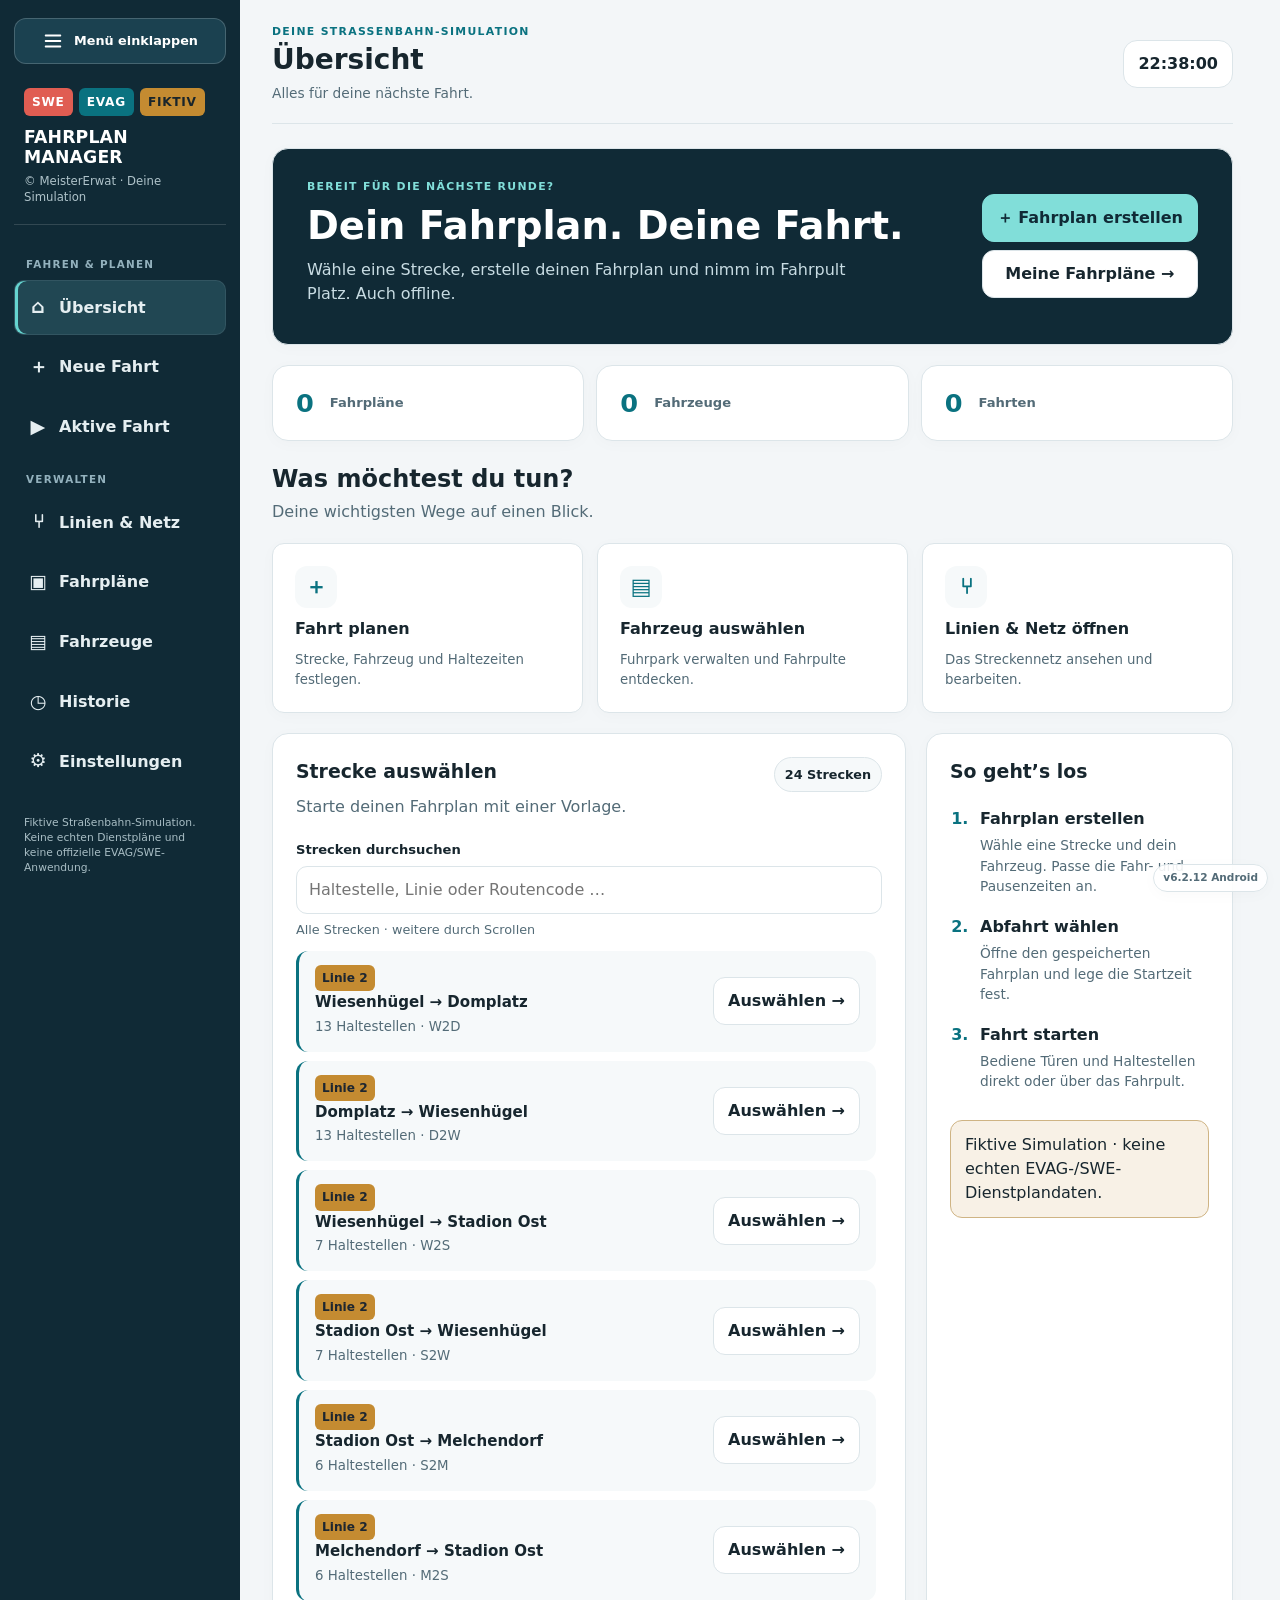
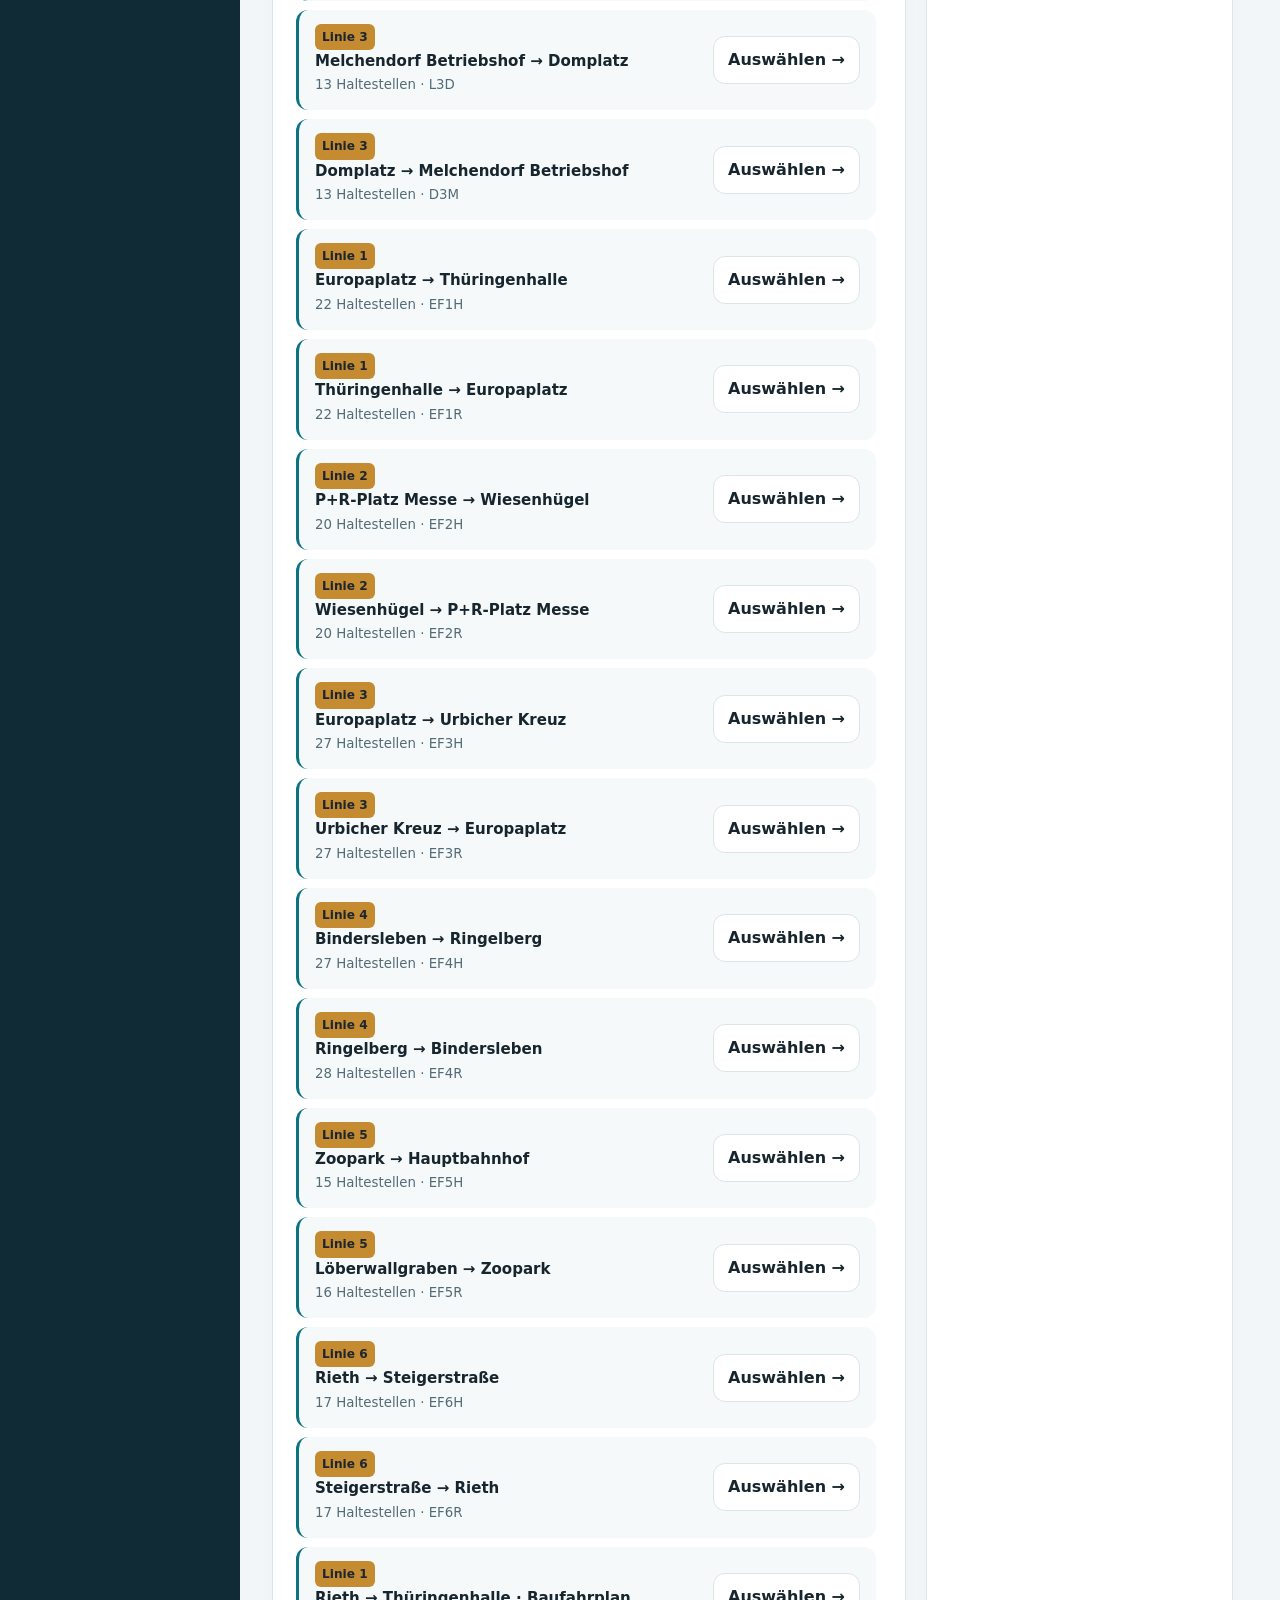
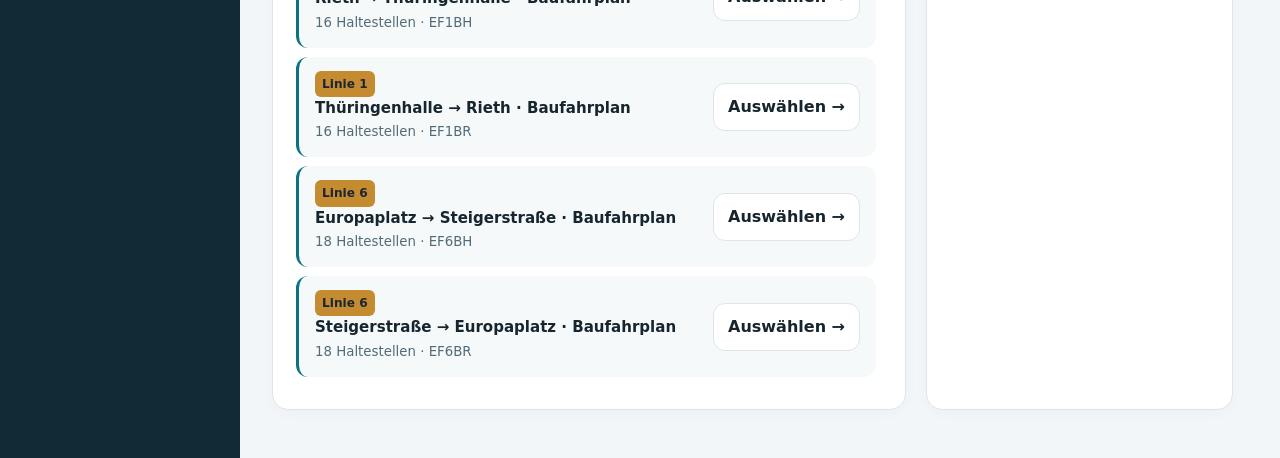
==== commit 9fceb277: "Improve GUI navigation, dev workspace and page scrolling in 6.2.12 Unify mouse and touch navigation " ====
--- a/app/src/main/assets/index.html
+++ b/app/src/main/assets/index.html
@@ -28,32 +28,46 @@
 <link rel="stylesheet" href="shell.css">
 <link rel="stylesheet" href="vehicles.css">
 <link rel="stylesheet" href="cab-layout.css">
+<link rel="stylesheet" href="usability.css">
+<link rel="stylesheet" href="dev-workspace.css">
+<link rel="stylesheet" href="page-scroll.css">
 </head>
 <body>
+<a class="skip-link" href="#view">Zum Inhalt springen</a>
 <div class="shell">
   <aside class="sidebar" id="sidebar">
     <button id="sidebarToggle" class="sidebar-toggle" type="button" onclick="toggleSidebar()" aria-controls="nav" aria-expanded="true" aria-label="Menü einklappen" title="Menü einklappen"><span id="sidebarToggleIcon" aria-hidden="true"><svg viewBox="0 0 24 24" focusable="false"><path d="M4 6h16M4 12h16M4 18h16"/></svg></span><span class="sidebar-toggle-label">Menü einklappen</span></button>
-    <div class="brand"><div><div class="brand-badges"><span class="badge">SWE</span><span class="badge teal">EVAG</span><span class="badge" style="background:var(--gold);color:#19252b">FIKTIV</span></div><h1>FAHRPLAN MANAGER</h1><p>© MeisterErwat · Tablet Edition</p></div></div>
-    <nav class="nav" id="nav">
+    <div class="brand"><div><div class="brand-badges"><span class="badge">SWE</span><span class="badge teal">EVAG</span><span class="badge" style="background:var(--gold);color:#19252b">FIKTIV</span></div><h1>FAHRPLAN MANAGER</h1><p>© MeisterErwat · Deine Simulation</p></div></div>
+    <nav class="nav" id="nav" aria-label="Hauptnavigation">
+<div class="nav-heading">Fahren & planen</div>
       <button data-view="home" onclick="showView('home')" class="active" aria-label="Übersicht" title="Übersicht"><span class="nav-icon" aria-hidden="true">⌂</span><span class="nav-label">Übersicht</span></button>
       <button data-view="new" onclick="showView('new')" aria-label="Neue Fahrt" title="Neue Fahrt"><span class="nav-icon" aria-hidden="true">＋</span><span class="nav-label">Neue Fahrt</span></button>
+      <button data-view="driver" onclick="openActiveTrip()" aria-label="Aktive Fahrt" title="Aktive Fahrt"><span class="nav-icon" aria-hidden="true">▶</span><span class="nav-label">Aktive Fahrt</span><span id="activeDot" aria-hidden="true"></span></button>
+<div class="nav-heading">Verwalten</div>
       <button data-view="network" onclick="showView('network')" aria-label="Linien & Netz" title="Linien & Netz"><span class="nav-icon" aria-hidden="true">⑂</span><span class="nav-label">Linien & Netz</span></button>
       <button data-view="plans" onclick="showView('plans')" aria-label="Fahrpläne" title="Fahrpläne"><span class="nav-icon" aria-hidden="true">▣</span><span class="nav-label">Fahrpläne</span></button>
       <button data-view="vehicles" onclick="showView('vehicles')" aria-label="Fahrzeuge" title="Fahrzeuge"><span class="nav-icon" aria-hidden="true">▤</span><span class="nav-label">Fahrzeuge</span></button>
-      <button data-view="driver" onclick="openActiveTrip()" aria-label="Aktive Fahrt" title="Aktive Fahrt"><span class="nav-icon" aria-hidden="true">▶</span><span class="nav-label">Aktive Fahrt</span><span id="activeDot" aria-hidden="true"></span></button>
       <button data-view="history" onclick="showView('history')" aria-label="Historie" title="Historie"><span class="nav-icon" aria-hidden="true">◷</span><span class="nav-label">Historie</span></button>
       <button data-view="settings" onclick="showView('settings')" aria-label="Einstellungen" title="Einstellungen"><span class="nav-icon" aria-hidden="true">⚙</span><span class="nav-label">Einstellungen</span></button>
     </nav>
     <div class="side-bottom">Fiktive Straßenbahn-Simulation.<br>Keine echten Dienstpläne und keine offizielle EVAG/SWE-Anwendung.</div>
   </aside>
+  <button id="menuBackdrop" class="menu-backdrop" type="button" hidden tabindex="-1" aria-label="Menü schließen" onclick="setMobileMenu(false)"></button>
   <main class="main">
-    <div class="topbar"><div class="title-area"><div class="eyebrow">MeisterErwat · Tablet Edition</div><h1 class="page-title" id="pageTitle">Übersicht</h1></div><div class="clock-chip" id="clock">--:--:--</div></div>
-    <div class="content" id="view"></div>
+    <div class="topbar"><div class="title-area"><div class="eyebrow">Deine Straßenbahn-Simulation</div><h1 class="page-title" id="pageTitle" tabindex="-1">Übersicht</h1><p class="page-help" id="pageHelp">Alles für deine nächste Fahrt.</p></div><div class="topbar-tools"><button id="resumeTrip" class="primary" onclick="openActiveTrip()" hidden>▶ Zur Fahrt</button><div class="clock-chip" id="clock" aria-label="Aktuelle Uhrzeit">--:--:--</div></div></div>
+    <div class="content" id="view" tabindex="-1"></div>
   </main>
 </div>
+<nav class="mobile-nav" id="mobileNav" aria-label="Schnellnavigation">
+<button data-view="home" onclick="showView('home')"><span aria-hidden="true">⌂</span><span>Übersicht</span></button>
+<button data-view="plans" onclick="showView('plans')"><span aria-hidden="true">▣</span><span>Fahrpläne</span></button>
+<button data-view="new" onclick="showView('new')"><span aria-hidden="true">＋</span><span>Neu</span></button>
+<button data-view="driver" onclick="openActiveTrip()"><span aria-hidden="true">▶</span><span>Fahrt</span></button>
+<button id="mobileMore" onclick="setMobileMenu(true)" aria-controls="sidebar" aria-expanded="false"><span aria-hidden="true">☰</span><span>Mehr</span></button>
+</nav>
 <button type="button" class="version" id="appVersion" onclick="registerDevVersionClick()"></button>
 <div id="modalRoot"></div>
-<div id="toastRoot"></div>
+<div id="toastRoot" role="status" aria-live="polite"></div>
 <script src="audio/announcements-data.js"></script>
 <script src="announcements.js"></script>
 <script src="erfurt-network.js"></script>
@@ -68,5 +82,7 @@
 <script src="vehicles.js"></script>
 <script src="vehicle-previews.js"></script>
 <script src="updates.js"></script>
+<script src="usability.js"></script>
+<script src="dev-workspace.js"></script>
 <script src="app.js"></script>
 </body></html>
--- a/app/src/main/assets/cockpit.css
+++ b/app/src/main/assets/cockpit.css
@@ -115,3 +115,12 @@
 @media(prefers-reduced-motion:reduce){.cab-fullscreen .driver-view>.grid,.cab-fullscreen .driver-view>.grid>.col-4,.cab-route-toggle svg,.cab-accessory-cap,.cab-cap-socket{transition:none!important}}
 .cab-accessory-button:is(:active,.is-on) .cab-accessory-cap{transform:translate(var(--press-x,0%),var(--press-y,2%)) scale(var(--press-scale,.96))}
 .cab-rotary-isolated .cab-rotary-mask,.cab-rotary-isolated .cab-rotary-ring{display:none}.cab-rotary-isolated .cab-rotary-grip{left:var(--grip-left);top:var(--grip-top);width:var(--grip-width);height:var(--grip-height);background-image:var(--rotary-grip-image)}
+/* Translucent spill preserves the photographed paint grain and metal highlights. */
+.cab-door-indicator{--lamp-light:45,235,130;--lamp-core:185,255,213}
+.cab-indicator-amber{--lamp-light:255,172,42;--lamp-core:255,231,166}
+.cab-door-indicator::before,.cab-door-indicator::after{content:'';position:absolute;pointer-events:none;opacity:0;mix-blend-mode:screen;transition:opacity 140ms ease-out}
+.cab-door-indicator::before{left:50%;top:57%;width:330%;height:245%;transform:translate(-50%,-50%);background:radial-gradient(ellipse at center,rgba(var(--lamp-core),.13) 0%,rgba(var(--lamp-light),.22) 16%,rgba(var(--lamp-light),.12) 30%,rgba(var(--lamp-light),.045) 48%,rgba(var(--lamp-light),0) 70%);filter:blur(.32cqw)}
+.cab-door-indicator::after{left:50%;top:88%;width:205%;height:68%;transform:translateX(-50%) rotate(-12deg);background:radial-gradient(ellipse at 50% 35%,rgba(var(--lamp-core),.14),rgba(var(--lamp-light),.08) 30%,rgba(var(--lamp-light),0) 70%);filter:blur(.24cqw)}
+.cab-door-indicator.is-lit::before,.cab-door-indicator.is-lit::after{opacity:1}
+.cab-door-indicator.is-blinking::before,.cab-door-indicator.is-blinking::after{animation:cab-lamp-spill-blink 700ms steps(1,end) infinite}
+@keyframes cab-lamp-spill-blink{0%,100%{opacity:1}50%{opacity:0}}
--- a/app/src/main/assets/cab-layout.css
+++ b/app/src/main/assets/cab-layout.css
@@ -22,3 +22,4 @@
 .cab-reserve-menu{width:min(760px,calc(100vw - 16px));box-sizing:border-box}.cab-menu-grid{display:grid;grid-template-columns:repeat(2,minmax(0,1fr));gap:12px;align-items:start}.cab-menu-card{min-width:0;padding:10px;border:1px solid var(--line);border-radius:8px;background:var(--soft)}.cab-menu-card>label:first-child{margin-top:0}.cab-menu-card fieldset{min-width:0;margin-bottom:0}.cab-menu-grid:not(:has(.cab-menu-appearance)) .cab-menu-behavior{grid-column:1/-1;display:grid;grid-template-columns:repeat(2,minmax(0,1fr));gap:16px}.cab-menu-grid:not(:has(.cab-menu-appearance)) .cab-menu-behavior>fieldset{margin-top:0}.cab-menu-single .cab-menu-appearance{grid-column:1/-1}.cab-menu-single .cab-symbol-picker{grid-template-columns:repeat(4,minmax(0,1fr))}.cab-reserve-menu>.actions{position:sticky;bottom:-16px;margin-bottom:-16px;padding:12px 0 16px;background:var(--panel);z-index:1;justify-content:flex-end}
 @media(max-width:600px){.cab-menu-grid,.cab-menu-grid:not(:has(.cab-menu-appearance)) .cab-menu-behavior{grid-template-columns:minmax(0,1fr)}.cab-menu-single .cab-symbol-picker{grid-template-columns:repeat(2,minmax(0,1fr))}}
 .cab-layout-active .cab-label:empty::before,.cab-layout-active .cab-group-mark:empty::before{position:absolute;left:50%;top:50%;transform:translate(-50%,-50%);display:grid;place-items:center;min-height:18px;min-width:40px;width:100%;outline:1px dashed #00c7ddaa;outline-offset:2px;pointer-events:auto}.cab-layout-active .cab-layout-selected:empty::before{outline:2px solid #f6bb30}
+.cab-layout-active :is(.cab-label,.cab-group-mark):empty[data-cab-layout-key]{outline:none}
--- a/app/src/main/assets/usability.css
+++ b/app/src/main/assets/usability.css
@@ -0,0 +1,34 @@
+/* Consistent workspace, with reachable touch navigation and keyboard focus. */
+:root{--bg:#f3f6f8;--muted:#536b77;--line:#dce5e9;--shadow:0 3px 16px #102a3606}
+body.dark{--muted:#a9bdc6}
+html{scroll-padding-top:20px}body{line-height:1.5}
+[hidden]{display:none!important}
+button{touch-action:manipulation}button:focus-visible,a:focus-visible,summary:focus-visible{outline:3px solid var(--teal);outline-offset:3px}
+button:not(.cab-stage button){min-height:44px}
+.main{padding:24px 32px 48px}.content{max-width:1440px}.grid{gap:20px}.card{border-radius:16px}.card + .card{margin-top:20px}
+.topbar{max-width:1440px;margin:0 auto 24px;padding-bottom:20px;border-bottom:1px solid var(--line)}.topbar-tools{display:flex;gap:10px;align-items:center}.eyebrow{font-size:.68rem}.page-title{font-size:1.75rem}.clock-chip{font-size:1rem;box-shadow:none}.page-help{margin:6px 0 0;font-size:.86rem;color:var(--muted)}
+.brand h1{font-size:1.08rem;letter-spacing:.01em}.brand p{display:block}.sidebar{gap:16px}.sidebar-toggle{order:3;margin-top:auto}.side-bottom{margin-top:0}.nav-heading{padding:12px 12px 3px;color:#93b1bd;font-size:.65rem;letter-spacing:.12em;font-weight:800;text-transform:uppercase}.nav button.active{box-shadow:inset 3px 0 #65d4d0;background:#214753}.nav button{border-radius:10px}.nav-icon{font-size:1.2rem}.sidebar-collapsed .nav-heading{display:none}.sidebar-collapsed .side-bottom{display:none}
+.skip-link{position:fixed;top:-100px;left:16px;z-index:120;background:var(--panel);padding:12px;border-radius:8px}.skip-link:focus{top:10px}
+.mobile-nav,.menu-backdrop{display:none}
+.dashboard-hero{display:flex;align-items:center;justify-content:space-between;gap:26px;background:var(--nav);color:white;padding:30px 34px}.dashboard-hero h2{font-size:clamp(1.6rem,3vw,2.4rem);margin:8px 0;line-height:1.2}.dashboard-hero p{color:#c8dce3;max-width:55ch;margin:8px 0}.dashboard-hero .eyebrow{color:#81ded9}.dashboard-hero .actions{flex-shrink:0;flex-direction:column;align-items:stretch;min-width:200px}.dashboard-hero .primary{background:#81ded9;color:#102a36;border-color:#81ded9}.dashboard-hero .ghost{color:white;border-color:#648591}.dashboard-stats{display:grid;grid-template-columns:repeat(3,1fr);gap:12px}.dashboard-stats .stat{flex-direction:row;align-items:center;gap:16px}.dashboard-stats strong{font-size:1.6rem;color:var(--teal)}.dashboard-stats span{font-size:.82rem}
+.section-heading{display:flex;align-items:flex-start;justify-content:space-between;gap:12px;margin-bottom:16px}.section-heading p{margin:3px 0}.quick-links{display:grid;grid-template-columns:repeat(3,minmax(0,1fr));gap:14px}.quick-link{text-align:left;padding:22px;display:flex;flex-direction:column;align-items:flex-start;gap:9px;background:var(--panel);box-shadow:var(--shadow)}.quick-link>span:first-child{display:grid;place-items:center;width:42px;height:42px;background:var(--soft);color:var(--teal);border-radius:12px;font-size:1.4rem}.quick-link strong{font-size:1rem}.quick-link small{font-weight:400;color:var(--muted);line-height:1.5}.quick-link:hover{border-color:var(--teal)}
+.route-library{max-height:440px;overflow:auto;overscroll-behavior:contain;padding-right:6px;margin-top:12px}.route-card{align-items:center;border-left-width:3px}.route-name{font-size:.94rem}.list-search{margin:18px 0 8px;max-width:640px}.list-search label{display:block;font-weight:700;font-size:.82rem;margin-bottom:6px}.search-count{font-size:.8rem;margin:6px 0;min-height:1.5em}.data-item{align-items:center;padding:20px}.data-actions .danger{color:var(--red);border-color:var(--line);background:var(--panel)}.data-main p{margin-bottom:0}
+.getting-started{padding-left:24px}.getting-started li{padding:6px 0 12px 6px}.getting-started li::marker{font-weight:800;color:var(--teal)}.getting-started p{font-size:.86rem;color:var(--muted);margin:4px 0 0}.dashboard-stats .stat{margin:0;text-align:left}
+.grid>.card+.card{margin-top:0}.page-title:focus{outline:none}.settings-row>label{flex:1;cursor:pointer;padding-block:8px}
+.workflow{display:flex;list-style:none;padding:12px 0 22px;margin:0;gap:24px;flex-wrap:wrap;font-size:.86rem;color:var(--muted)}.workflow li{display:flex;align-items:center;gap:8px}.workflow span{display:grid;place-items:center;width:28px;height:28px;border-radius:50%;background:var(--line);font-weight:800}.workflow [aria-current]{color:var(--teal);font-weight:750}.workflow [aria-current] span{background:var(--teal);color:var(--panel)}
+.save-bar{position:sticky;bottom:12px;background:var(--panel);border:1px solid var(--line);box-shadow:0 4px 20px #102a361a;border-radius:12px;padding:12px;z-index:4}.back-link{margin-bottom:16px}.route-settings{background:var(--panel);border:1px solid var(--line);border-radius:16px;padding:20px}.route-settings>.card{border:0;box-shadow:none;padding:20px 0 0}.route-settings summary{min-height:44px;display:list-item;align-content:center}
+.settings-row input[type=checkbox]{appearance:none;flex:none;position:relative;width:48px;height:28px;min-height:28px;padding:0;border-radius:20px;background:var(--line);transform:none;cursor:pointer;border:2px solid var(--muted)}.settings-row input[type=checkbox]:after{content:'';position:absolute;width:18px;height:18px;left:3px;top:3px;border-radius:50%;background:var(--muted)}.settings-row input[type=checkbox]:checked{background:var(--teal);border-color:var(--teal)}.settings-row input[type=checkbox]:checked:after{left:23px;background:var(--panel)}
+.drive-toolbar{background:var(--panel);border:1px solid var(--line);border-radius:14px;padding:16px 20px;margin-bottom:20px;display:flex;align-items:center;justify-content:space-between;gap:16px}.drive-toolbar>div:first-child{display:flex;flex-direction:column;gap:3px}.drive-toolbar .muted{font-size:.8rem}.drive-toolbar .actions{justify-content:flex-end}.cab-fullscreen .drive-toolbar,.cab-fullscreen .mobile-nav{display:none!important}
+.modal{padding:26px}.modal h2{padding-right:30px}.modal-close{position:absolute;right:12px;top:12px;min-width:44px}.modal{position:relative}.modal-footer{padding-top:16px;border-top:1px solid var(--line)}body:has(.modal-backdrop){overflow:hidden}.version{font-size:.66rem;min-height:28px!important}
+@media(min-width:901px){.sidebar .side-bottom{font-size:.67rem}.sidebar .nav button{padding:12px}.sidebar-collapsed .nav button{padding:11px 13px}.sidebar-collapsed .sidebar-toggle{padding:10px}}
+@media(max-width:1100px){.main{padding:20px}.dashboard-hero{padding:24px}.drive-toolbar{align-items:flex-start;flex-direction:column}.drive-toolbar .actions{justify-content:flex-start}}
+@media(max-width:900px){
+ .shell,.sidebar-collapsed .shell{display:block}.main{padding:20px 18px calc(108px + env(safe-area-inset-bottom,0px))}.topbar{margin-bottom:20px;padding-bottom:14px}.page-title{font-size:1.5rem}.topbar .eyebrow{display:none}.page-help{max-width:36ch}.topbar-tools{flex-wrap:wrap;justify-content:flex-end}.clock-chip{padding:8px;font-size:.86rem}.topbar-tools #resumeTrip{font-size:.78rem;padding:8px}.sidebar,.sidebar-collapsed .sidebar{position:fixed;inset:0 0 0 auto;z-index:65;width:min(340px,90vw);height:100dvh;min-height:0;overflow:auto;padding:max(18px,env(safe-area-inset-top,0px)) 18px max(18px,env(safe-area-inset-bottom,0px));gap:12px;transform:translateX(105%);visibility:hidden;transition:transform .22s ease,visibility .22s}
+ .menu-open .sidebar{visibility:visible;transform:translateX(0)}.menu-open{overflow:hidden}.menu-open .menu-backdrop{display:block;position:fixed;inset:0;z-index:64;background:#081c2c99;border:0;border-radius:0;width:100%}
+ .sidebar .brand,.sidebar-collapsed .sidebar .brand{max-height:none;opacity:1;visibility:visible;transform:none;display:block;padding:8px 10px 18px;margin:0}.sidebar .nav,.sidebar-collapsed .sidebar .nav{max-height:none;opacity:1;visibility:visible;transform:none;display:flex;flex-direction:column;overflow:visible;pointer-events:auto;padding:0}.sidebar .nav-label,.sidebar-collapsed .sidebar .nav-label{max-width:220px;opacity:1;transform:none}.sidebar .nav button,.sidebar-collapsed .sidebar .nav button{padding:12px;gap:12px;min-height:48px;font-size:.94rem}.sidebar .nav-heading,.sidebar-collapsed .sidebar .nav-heading{display:block}.sidebar-toggle,.sidebar-collapsed .sidebar-toggle{order:-1;justify-content:flex-end;margin:0;gap:10px}.sidebar-toggle-label,.sidebar-collapsed .sidebar-toggle-label{max-width:220px;opacity:1;transform:none}.sidebar .side-bottom{display:none}
+ .mobile-nav{display:grid;grid-template-columns:repeat(5,minmax(0,1fr));position:fixed;bottom:0;left:0;right:0;z-index:30;background:var(--panel);border-top:1px solid var(--line);padding:6px max(6px,env(safe-area-inset-right,0px)) max(6px,env(safe-area-inset-bottom,0px)) max(6px,env(safe-area-inset-left,0px));box-shadow:0 -4px 20px #102a3608}.mobile-nav button{display:flex;flex-direction:column;gap:2px;align-items:center;justify-content:center;border:0;border-radius:10px;font-size:.65rem;font-weight:700;padding:6px 2px;min-height:54px;background:transparent;color:var(--muted)}.mobile-nav button>span:first-child{font-size:1.25rem;line-height:1.2}.mobile-nav button.active{color:var(--teal);background:var(--soft)}.mobile-nav button[data-view=new]>span:first-child{background:var(--teal);color:var(--panel);border-radius:8px;width:34px}
+ .version{bottom:calc(76px + env(safe-area-inset-bottom,0px));right:8px;padding:3px 6px}.toast{bottom:calc(92px + env(safe-area-inset-bottom,0px))}.save-bar{bottom:calc(80px + env(safe-area-inset-bottom,0px))}.dashboard-stats .card{padding:16px}.modal-backdrop{padding:max(12px,env(safe-area-inset-top,0px)) 12px max(12px,env(safe-area-inset-bottom,0px))}.modal{max-height:90dvh}
+}
+@media(max-width:600px){.grid{gap:14px}.main{padding:16px 12px calc(108px + env(safe-area-inset-bottom,0px))}.topbar{gap:8px}.page-help{font-size:.76rem}.dashboard-hero{flex-direction:column;align-items:stretch;gap:12px;padding:24px}.dashboard-hero .actions{flex-direction:row;flex-wrap:wrap;min-width:0}.dashboard-hero .actions button{flex:1}.dashboard-stats{gap:8px}.dashboard-stats .stat{flex-direction:column;align-items:flex-start;gap:6px}.dashboard-stats .card{padding:12px;height:100%}.dashboard-stats span{font-size:.72rem}.quick-links{grid-template-columns:1fr;gap:10px}.quick-link{display:grid;grid-template-columns:42px 1fr;padding:16px;gap:2px 14px}.quick-link>span:first-child{grid-row:span 2}.quick-link small{grid-column:2}.route-card{display:flex;flex-wrap:wrap;gap:10px}.route-card .actions{margin:0}.route-card>div:first-child{flex:1 1 180px}.workflow{gap:8px;font-size:.72rem}.workflow span{width:22px;height:22px}.workflow li{gap:5px}.drive-toolbar{padding:14px}.drive-toolbar .actions{width:100%;display:grid;grid-template-columns:1fr 1fr}.drive-toolbar .actions #quickNext{grid-column:2;grid-row:1}.drive-toolbar .actions button{font-size:.82rem;padding:10px 7px}.data-actions{margin-top:14px;display:grid;grid-template-columns:repeat(3,minmax(0,1fr))}.data-actions button{padding:8px;font-size:.78rem}.modal{padding:20px}.modal-footer button{flex:1}input,select,textarea{font-size:16px}.stop-editor-top{flex-wrap:wrap}.stop-label{min-width:100px}.stop-editor-fields{grid-template-columns:1fr 1fr}.stop-editor-fields input{min-height:44px}.settings-row{min-height:64px;gap:20px}.version{opacity:.8}}
+@media(pointer:coarse){.small{min-height:44px;padding:10px 12px}.color-swatch{width:44px;height:44px}summary{min-height:44px;padding-block:10px}}
+@media(prefers-reduced-motion:reduce){*,*::before,*::after{scroll-behavior:auto!important}.sidebar{transition:none!important}}
--- a/app/src/main/assets/dev-workspace.css
+++ b/app/src/main/assets/dev-workspace.css
@@ -0,0 +1,15 @@
+/* A stable canvas and one inspector for appearance, behavior and transfers. */
+.modal.cab-workspace-modal{width:min(1700px,100%)}.cab-workspace-modal .cab-workspace{grid-template-columns:minmax(0,1fr) minmax(340px,410px)}
+.cab-workspace .cab-layout-fields>label:first-child{grid-column:auto}.cab-workspace #cabSharedElement{position:sticky;top:60px;padding-block:8px;background:var(--soft);z-index:3}.cab-workspace .cab-docked-menu{max-height:none!important;overflow:visible!important}
+.cab-workspace-modal{width:min(1700px,98vw);max-height:96dvh;padding:20px}.cab-workspace-modal>h2{font-size:1rem;margin-bottom:14px}.cab-workspace{display:grid;grid-template-columns:minmax(0,1fr);gap:16px;align-items:start}.cab-workspace>*{min-width:0}.cab-workspace-header{display:flex;align-items:center;justify-content:space-between;gap:16px;padding:14px 0;margin-bottom:14px;border-block:1px solid var(--line);background:var(--panel)}.cab-workspace-header>div:first-child{display:flex;flex-direction:column;gap:4px;min-width:0}.cab-workspace-header strong{overflow-wrap:anywhere}.cab-workspace-header #cabWorkspaceStatus{font-size:.78rem;color:var(--teal)}.is-cab-editing .cab-workspace{grid-template-columns:minmax(0,1fr) minmax(340px,410px)}.cab-workspace .cab-console{position:sticky;top:0;margin:0}.cab-workspace .cab-layout-tools{margin:0;padding:14px;max-height:76dvh;overflow:auto;overscroll-behavior:contain}.cab-workspace .cab-panel-viewport{max-height:68dvh;overflow:auto;touch-action:pan-x pan-y}.cab-workspace .cab-stage{min-width:0}.cab-zoom-tools{display:flex;align-items:center;gap:6px;flex-wrap:wrap;margin-bottom:10px;color:var(--cab-text,#eee)}.cab-zoom-tools button{font-size:.75rem;padding:8px;background:#253540;color:#eef5f8;border-color:#52656f}.cab-zoom-tools output{font-size:.8rem;min-width:52px;text-align:center}.cab-zoom-tools .muted{font-size:.72rem;color:#beced7;flex-basis:100%}.cab-zoom-tools label{display:flex;align-items:center;gap:6px;font-size:.78rem}
+.cab-inspector-tabs{display:grid;grid-template-columns:1fr 1fr;gap:6px;position:sticky;top:-14px;padding-block:10px;background:var(--soft);z-index:4}.cab-inspector-tabs button{padding:8px;font-size:.8rem}.cab-inspector-tabs [aria-pressed=true]{background:var(--teal);color:var(--panel);border-color:var(--teal)}.cab-workspace .cab-layout-fields{grid-template-columns:1fr 1fr}.cab-workspace #cabLayoutElement{max-width:100%}.cab-workspace .cab-layout-fields>label:first-child,.cab-workspace .cab-layout-format{grid-column:1/-1}.cab-workspace .cab-layout-fields input,.cab-workspace .cab-layout-fields select{min-height:44px}.cab-property-reset{padding-block:14px;border-block:1px solid var(--line);display:grid;gap:8px}.cab-property-reset label{font-size:.8rem}.cab-grid-options{display:flex;flex-direction:column;gap:10px}.cab-grid-options label{display:flex;gap:8px;align-items:center}.cab-grid-options input{width:auto}.cab-alignment-tools,.cab-element-tools{padding-block:12px;border-bottom:1px solid var(--line)}#cabMultiSelection{max-height:200px;overflow:auto;display:flex;flex-direction:column;gap:4px}#cabMultiSelection label{display:flex;align-items:center;gap:8px;min-height:36px;font-size:.77rem}#cabMultiSelection input{width:auto;flex:none}.cab-layout-multi-selected{outline:2px solid #b7ed49!important;outline-offset:2px}.cab-show-grid:after{content:'';position:absolute;inset:0;z-index:999;pointer-events:none;background-image:linear-gradient(to right,#44c7d840 1px,transparent 1px),linear-gradient(to bottom,#44c7d840 1px,transparent 1px);background-size:var(--editor-grid-x) var(--editor-grid-y)}.cab-guide{position:absolute;pointer-events:none;z-index:1001;background:#ffdc57}.cab-guide-x{top:0;bottom:0;width:1px}.cab-guide-y{left:0;right:0;height:1px}.cab-pan-mode,.cab-pan-mode *{touch-action:pan-x pan-y!important;cursor:grab!important}
+.cab-workspace .cab-docked-menu{position:static;width:100%;max-height:none;overflow:visible;box-shadow:none;padding:0;border:0;border-radius:0;z-index:auto}.cab-workspace .cab-menu-grid,.cab-workspace .cab-menu-grid:not(:has(.cab-menu-appearance)) .cab-menu-behavior{grid-template-columns:1fr}.cab-workspace .cab-menu-single .cab-symbol-picker{grid-template-columns:1fr 1fr}.cab-workspace .cab-menu-card{grid-column:1/-1!important}.cab-workspace .cab-docked-menu>.actions{bottom:-14px;padding:12px 0;margin:0}.cab-workspace #cabReserveTools>button{width:100%;margin-inline:0}#cabTransferPreview,#cabWorkspaceNotice{border:1px solid var(--teal);background:var(--panel);border-radius:10px;padding:12px;margin:12px 0}#cabTransferPreview h3{font-size:1rem}.cab-change-list{max-height:220px;overflow:auto}.cab-change-list>div{padding:8px 0;border-bottom:1px solid var(--line);font-size:.76rem;overflow-wrap:anywhere}.cab-change-list span{display:block;color:var(--muted)}.cab-export-scope{font-size:.76rem;background:var(--panel);border-left:3px solid var(--teal);padding:10px;margin-block:10px}.vehicle-layout-scope{display:block;padding:8px;border:1px solid var(--line);border-radius:8px;font-size:.75rem;color:var(--muted);margin-block:10px}.dev-mode-banner{display:flex;align-items:center;justify-content:space-between;gap:10px;padding:8px 12px;border:1px solid var(--gold);background:var(--soft);border-radius:10px;margin:0 auto 16px;max-width:1440px;font-size:.8rem}.dev-mode-banner button{padding:6px 10px;font-size:.76rem}
+.drive-toolbar{position:sticky;top:8px;z-index:12;box-shadow:0 4px 18px #102a361a}.drive-toolbar .quick-stop{font-size:1rem;overflow-wrap:anywhere}.drive-secondary{min-width:140px}.drive-secondary summary{font-size:.8rem;min-height:44px;align-content:center}.drive-secondary .actions{margin-top:8px}.cab-fullscreen .drive-toolbar{display:none}.bulk-times{border:1px solid var(--line);border-radius:12px;padding:12px;margin:16px 0}.bulk-times .form-grid{margin-top:14px;grid-template-columns:1fr 1fr}.bulk-times label:has(input[type=checkbox]){display:flex;gap:8px;align-items:center}.stop-editor>summary{list-style:none;display:flex;padding:11px 13px;gap:10px}.stop-editor>summary:after{content:'⌄';align-self:center;color:var(--muted)}.stop-editor[open]>summary:after{content:'⌃'}.stop-editor .stop-timing{font-size:.72rem;font-weight:400;color:var(--muted);display:block}.stop-editor>summary .stop-label{flex:1}.stop-editor>summary .time-text{align-self:center}
+.cab-fullscreen .live-cab-zoom{display:none}.live-cab-zoom{color:var(--cab-text)}
+@media(max-width:1000px){.is-cab-editing .cab-workspace{grid-template-columns:minmax(0,1fr)}.cab-workspace .cab-console{position:relative;top:auto}.cab-workspace .cab-layout-tools{max-height:50dvh}.cab-workspace-modal{padding:14px;max-height:96dvh}.cab-workspace .cab-panel-viewport{max-height:44dvh}.cab-workspace .cab-layout-tools{border-radius:14px 14px 6px 6px}.cab-workspace-header{gap:8px}.cab-workspace-header strong{font-size:.8rem}.cab-workspace-header .eyebrow{font-size:.6rem}.cab-workspace .cab-layout-fields{grid-template-columns:1fr 1fr}.cab-workspace .cab-zoom-tools .muted{display:none}.cab-workspace .cab-menu-grid{grid-template-columns:1fr 1fr}.cab-workspace .cab-menu-appearance{grid-column:1/-1}.cab-workspace .cab-layout-tools>div>p{font-size:.77rem}}
+@media(max-width:600px){.cab-workspace-modal .modal-close{top:4px;right:4px}.cab-workspace-modal>h2{font-size:.85rem;max-width:85%;margin-bottom:8px}.cab-workspace-modal .cab-header{display:none}.cab-workspace-header{padding:8px 0;margin-bottom:8px}.cab-workspace-header button{font-size:.75rem;padding:8px}.cab-workspace .cab-console{padding:8px}.cab-workspace .cab-footer{display:none}.cab-workspace .cab-layout-tools{max-height:46dvh;padding:12px}.cab-workspace .cab-panel-viewport{max-height:36dvh}.cab-workspace .cab-menu-grid{grid-template-columns:1fr}.cab-workspace .cab-layout-tools .actions button{font-size:.76rem;flex:1 1 120px}.cab-workspace .cab-zoom-tools button{font-size:.7rem;padding:7px}.cab-workspace .cab-inspector-tabs{top:-12px}.drive-toolbar{top:4px;padding:10px;margin-bottom:12px}.drive-toolbar .actions{display:flex;flex-wrap:nowrap}.drive-toolbar>.actions button{flex:1}.drive-toolbar>div:first-child{width:100%}.drive-toolbar .quick-stop{font-size:.86rem}.drive-secondary{width:100%}.drive-secondary[open] .actions{flex-wrap:wrap}.drive-secondary summary{min-height:32px;padding-block:4px}.drive-toolbar .muted{font-size:.72rem}.dev-mode-banner{font-size:.72rem;margin-bottom:10px}.bulk-times .form-grid{grid-template-columns:1fr 1fr}}
+@media(max-height:600px) and (orientation:landscape){.is-cab-editing .cab-workspace{grid-template-columns:minmax(0,1fr) minmax(280px,40%)}.cab-workspace .cab-layout-tools{max-height:64dvh}.cab-workspace .cab-panel-viewport{max-height:58dvh}.cab-workspace-header{padding:5px 0}.cab-workspace-header .eyebrow{display:none}}
+.cab-workspace #cabSharedElement label{display:flex;flex-direction:column;gap:6px;font-size:.8rem}.cab-workspace .cab-file-actions{margin:6px 0 12px}.cab-workspace .cab-file-actions summary{min-height:36px}.cab-workspace .cab-docked-menu{max-height:55dvh;overflow:auto}.cab-workspace #cabPreviewHelp h3{margin-top:0}.cab-workspace .cab-editor-help{margin-block:10px}@media(max-width:1000px){.cab-workspace-modal .cab-workspace{grid-template-columns:minmax(0,1fr)}.cab-workspace .cab-docked-menu{max-height:30dvh}}@media(max-height:600px) and (orientation:landscape){.cab-workspace-modal .cab-workspace{grid-template-columns:minmax(0,1fr) minmax(280px,40%)}}
+.cab-workspace .cab-layout-fields>label:first-child{grid-column:auto}
+.cab-fullscreen .dev-mode-banner{display:none}
+.cab-fullscreen .cab-stage{width:min(100%,calc(100cqh * var(--cab-width,1681) / var(--cab-height,936)))!important;min-width:0!important}
--- a/app/src/main/assets/page-scroll.css
+++ b/app/src/main/assets/page-scroll.css
@@ -0,0 +1,46 @@
+/* The document owns scrolling. Content panels grow instead of scrolling inside it. */
+html{overflow:auto;scrollbar-gutter:stable}body,body.menu-open,body.cab-fullscreen,body:has(.modal-backdrop){overflow:visible!important}
+.sidebar{position:relative;top:auto;height:auto;min-height:100dvh;overflow:visible;align-self:stretch}
+.sidebar-toggle{order:-1;margin-top:0}
+.route-library,.line-stops,.route-progress,.driver-view #driverRouteMap,.network-view .network-map,.network-map,
+.cab-workspace .cab-layout-tools,.cab-workspace .cab-panel-viewport,.cab-panel-viewport,
+#cabMultiSelection,.cab-change-list,.cab-reserve-menu,.cab-workspace .cab-docked-menu{
+ max-height:none!important;overflow:visible!important;overscroll-behavior:auto;}
+.cab-workspace-modal .cab-workspace,.is-cab-editing .cab-workspace{grid-template-columns:minmax(0,1fr)!important}
+.cab-workspace .cab-console,.cab-inspector-tabs,.cab-workspace #cabSharedElement,.cab-workspace .cab-docked-menu>.actions{position:static}
+.cab-workspace .cab-layout-fields{grid-template-columns:repeat(2,minmax(0,1fr))}
+.cab-workspace .cab-menu-grid{grid-template-columns:repeat(2,minmax(0,1fr))}
+.cab-workspace .cab-menu-card{grid-column:auto!important}.cab-workspace .cab-menu-appearance{grid-column:1/-1!important}
+.cab-workspace .cab-layout-tools{height:auto;min-height:0}.cab-workspace .cab-panel-viewport{height:auto}
+.cab-stage{min-width:0!important}.cab-scroll-hint{display:none!important}
+.cab-layout-tools textarea,textarea{max-height:none;overflow:hidden;resize:none;white-space:pre-wrap;overflow-wrap:anywhere}
+.network-map{border:0}.network-map svg{max-width:none}
+.network-map.is-editing svg,.network-map.is-line-editing svg{touch-action:none}
+.network-map.is-editing .network-node,.network-map.is-editing .network-node *,.network-map.is-editing .network-stop-label,.network-map.is-line-editing .draft-node,.network-map.is-line-editing .draft-node *{touch-action:none}
+/* A dialog replaces the current page visually, and uses the same document scrollbar. */
+body:has(.modal-backdrop)>.shell,body:has(.modal-backdrop)>.mobile-nav,body:has(.modal-backdrop)>#appVersion,body:has(.modal-backdrop)>.skip-link{display:none!important}
+.modal-backdrop{position:relative;inset:auto;display:block;min-height:100dvh;padding:16px;background:var(--bg)}
+.modal,.modal.vehicle-bundle-modal,.modal.cab-workspace-modal,.modal.passenger-modal{max-height:none!important;height:auto;overflow:visible!important;margin:0 auto;box-shadow:var(--shadow)}
+.modal-close,.cab-workspace-modal .modal-close{position:fixed;top:max(12px,env(safe-area-inset-top,0px));right:max(20px,env(safe-area-inset-right,0px));z-index:1002;background:var(--panel);box-shadow:var(--shadow)}
+.modal>h2{padding-right:52px}.modal-footer{position:static}
+/* The mobile menu is also a page, with no drawer scrollbar. */
+@media(max-width:900px){
+ body:not(.menu-open) .sidebar{display:none}
+ .menu-open .shell{min-height:100dvh;background:var(--nav)}
+ .menu-open .sidebar,.menu-open.sidebar-collapsed .sidebar{position:relative;inset:auto;width:100%;height:auto;min-height:100dvh;overflow:visible;transform:none;visibility:visible}
+ .menu-open .main,.menu-open .mobile-nav,.menu-open #menuBackdrop,.menu-open #appVersion{display:none!important}
+ .cab-workspace .cab-menu-grid,.cab-workspace .cab-layout-fields{grid-template-columns:minmax(0,1fr)}
+ .cab-workspace .cab-menu-card,.cab-workspace .cab-layout-text{grid-column:1/-1!important}
+ .modal-backdrop{padding:12px}.modal-close,.cab-workspace-modal .modal-close{right:max(18px,env(safe-area-inset-right,0px))}
+}
+/* Fullscreen still removes browser chrome, while the complete route stays on the page. */
+.cab-fullscreen .main{position:relative;inset:auto;overflow:visible;height:auto;min-height:100dvh}
+.cab-fullscreen .driver-view{display:block;height:auto;min-height:0}
+.cab-fullscreen .cab-fullscreen-status{position:sticky;top:4px;z-index:12;margin-bottom:12px}
+.cab-fullscreen .driver-view>.grid{grid-template-rows:auto;min-height:0;align-items:start}
+.cab-fullscreen .driver-view>.grid>.col-4,.cab-fullscreen .driver-view>.grid>.col-4>.card:first-child,.cab-fullscreen .cab-console{height:auto;overflow:visible;min-height:0}
+.cab-fullscreen .cab-panel-viewport{display:block;container-type:normal;height:auto;min-height:0;overflow:visible}
+.cab-fullscreen .cab-stage{width:100%!important;min-width:0!important}
+.cab-fullscreen.cab-route-collapsed .driver-view>.grid{grid-template-columns:minmax(0,1fr);grid-template-rows:auto;grid-template-areas:'console'}
+.cab-fullscreen.cab-route-collapsed .driver-view>.grid>.col-4{display:none}
+@media(max-width:760px) and (orientation:portrait){.cab-fullscreen .driver-view>.grid{grid-template-rows:auto auto}}
